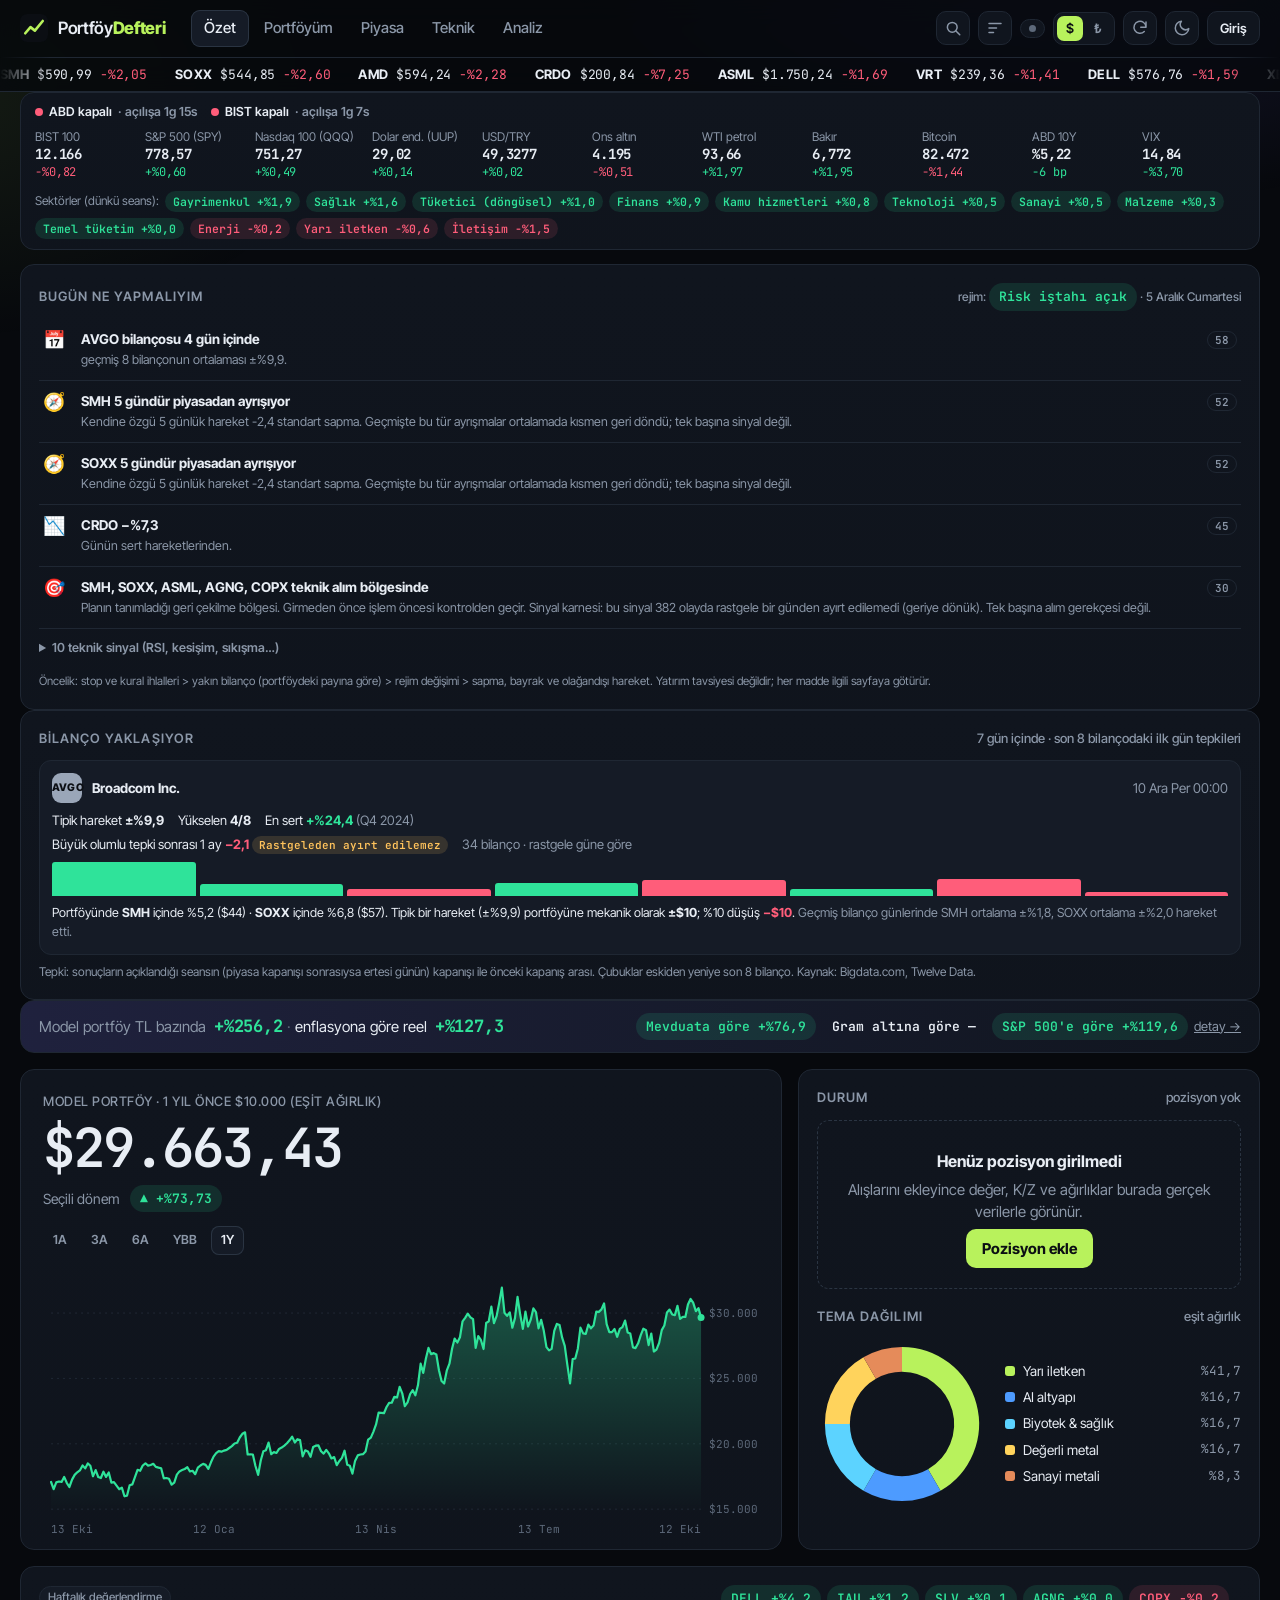
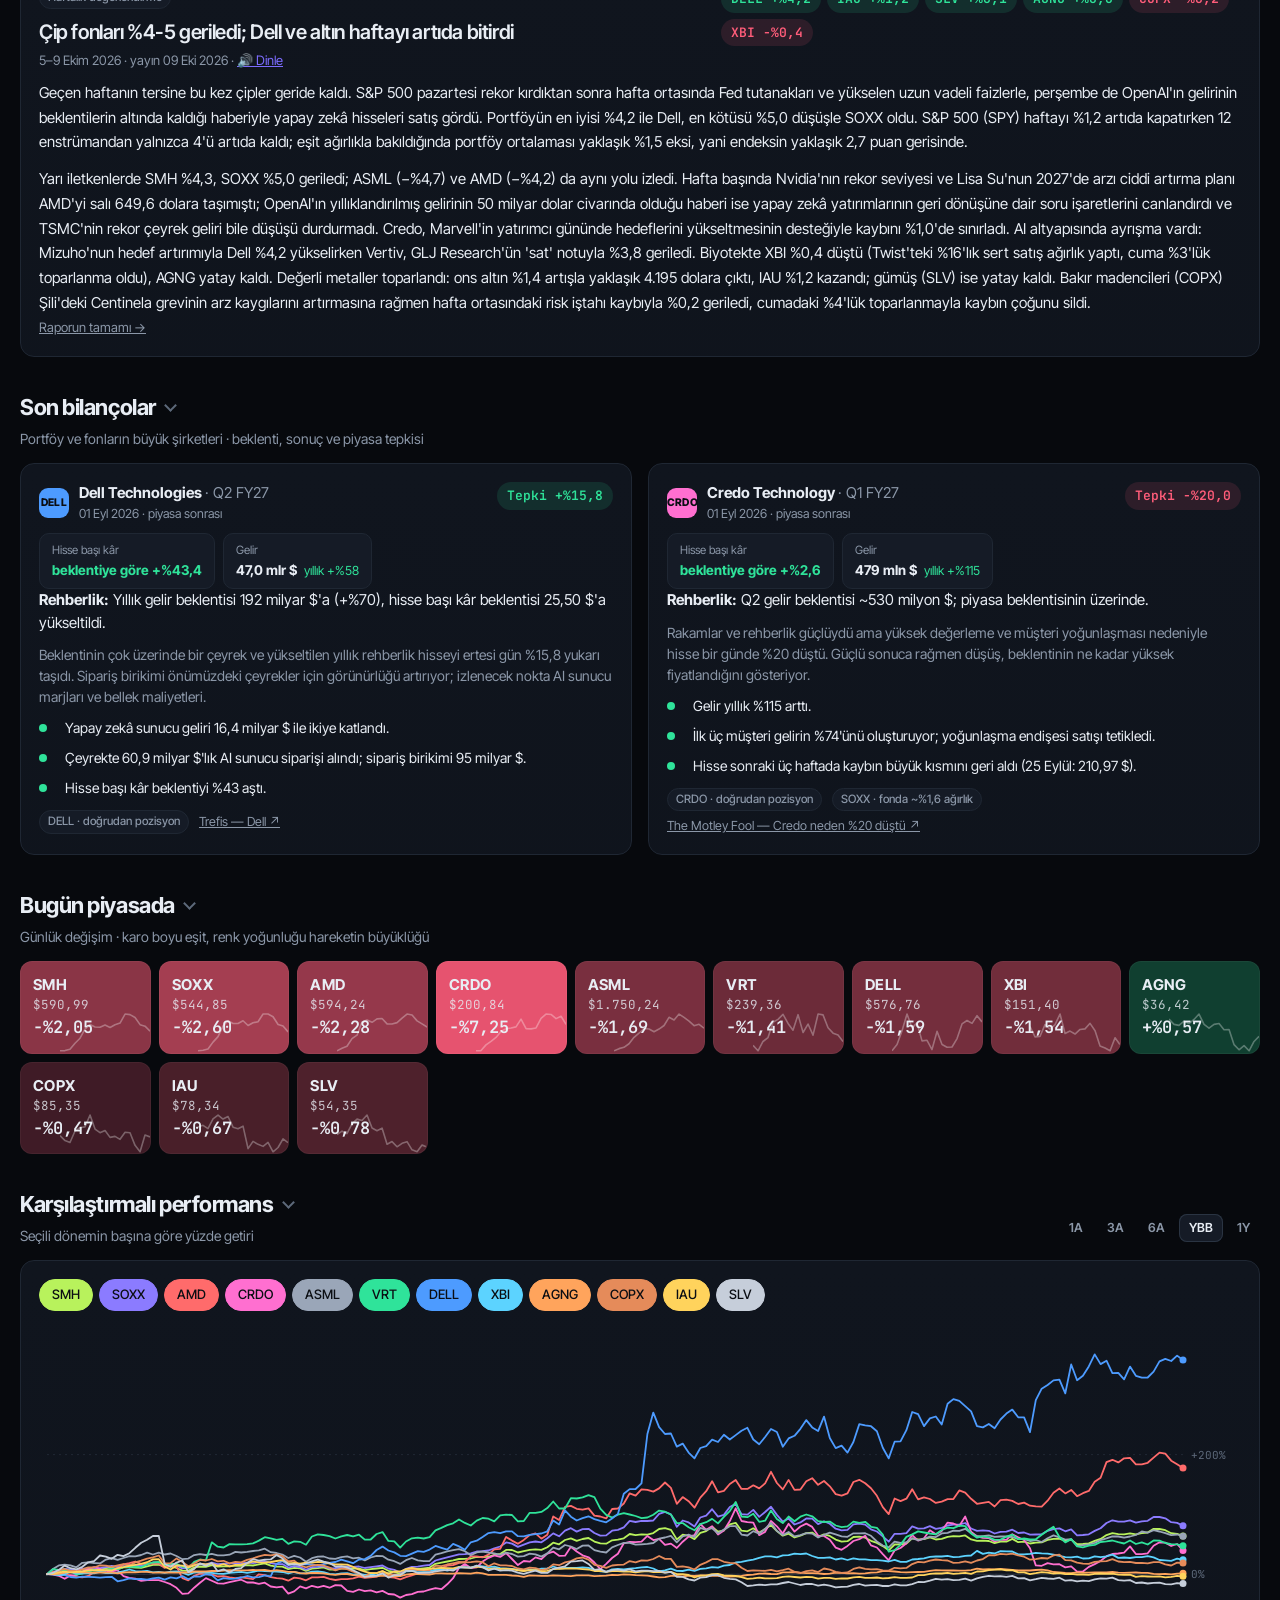
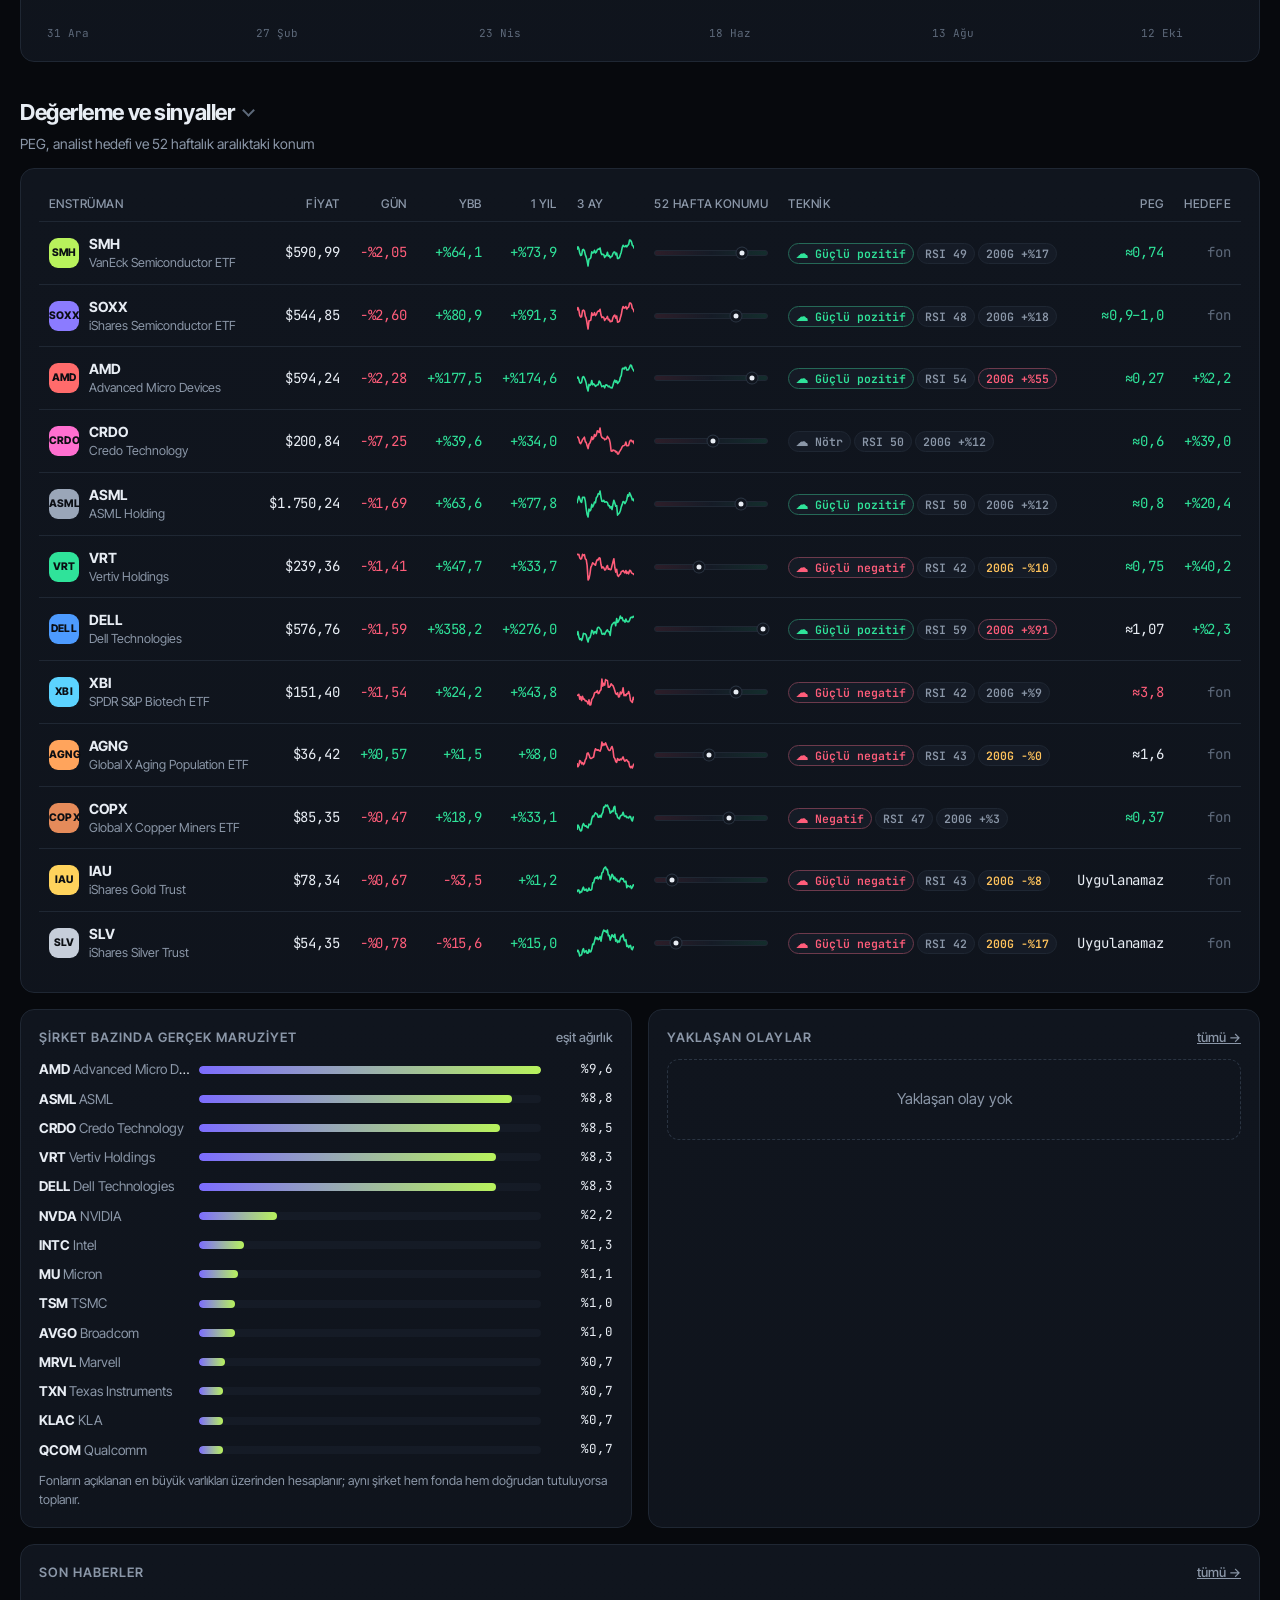
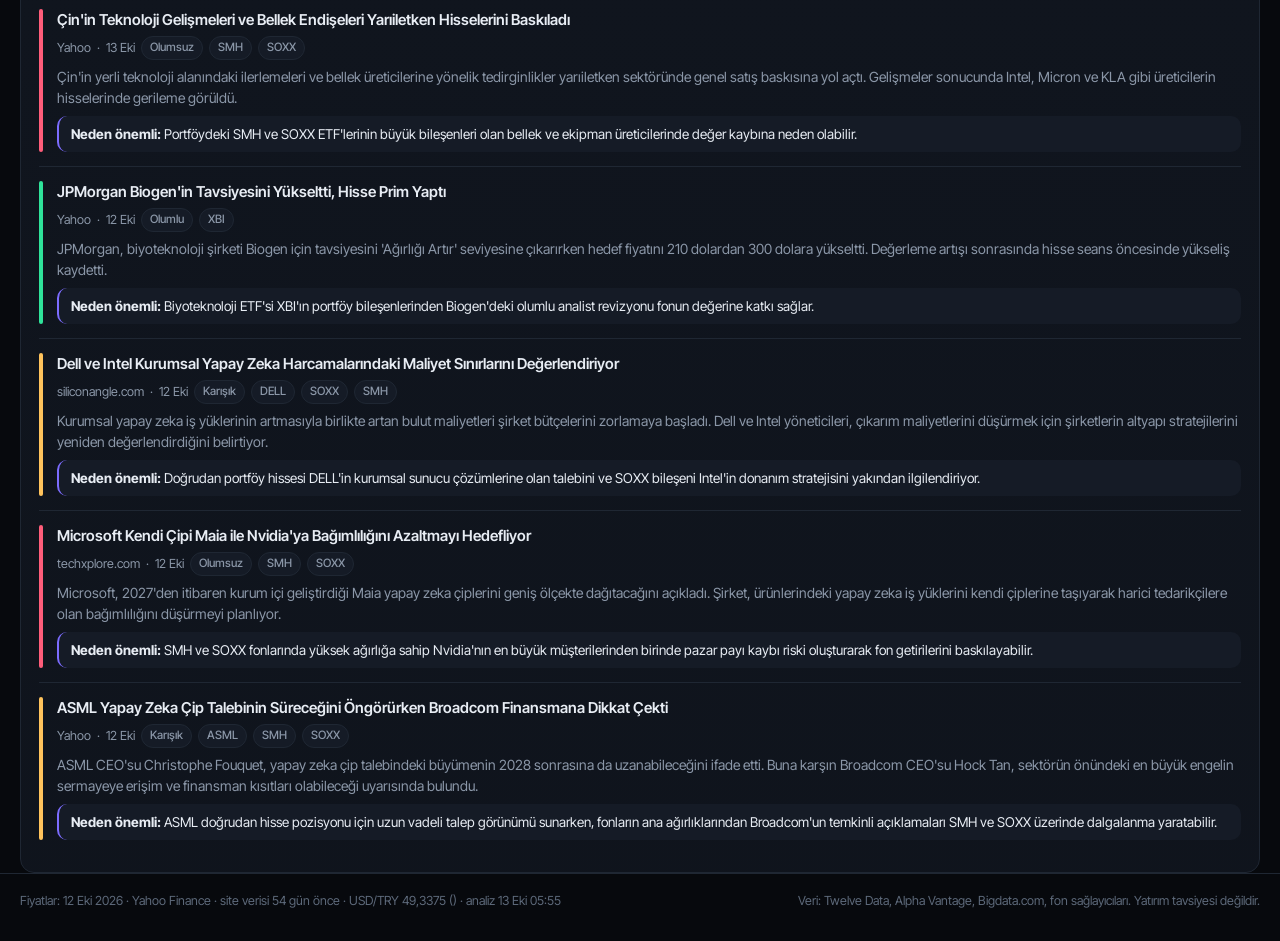
==== index.html @ 706fd3f0 "Bugün paneli kanıta bakıyor: sinyal karnesi ve olay oranları - teknik alım bölgesi: karne rastgele g" ====
<!doctype html>
<html lang="tr">
<head>
<meta charset="utf-8">
<meta name="viewport" content="width=device-width,initial-scale=1,viewport-fit=cover">
<title>Portföy Defteri</title>
<meta name="description" content="Kişisel portföy takibi: fiyatlar, pozisyonlar, fon içerikleri, haberler ve takvim.">
<meta name="theme-color" content="#07090d">
<meta name="robots" content="noindex,nofollow">
<link rel="manifest" href="manifest.webmanifest">
<link rel="apple-touch-icon" href="icon-192.png">
<meta name="apple-mobile-web-app-capable" content="yes">
<meta name="apple-mobile-web-app-status-bar-style" content="black-translucent">
<meta name="apple-mobile-web-app-title" content="Portföy">
<link rel="icon" href="data:image/svg+xml,%3Csvg xmlns='http://www.w3.org/2000/svg' viewBox='0 0 32 32'%3E%3Crect width='32' height='32' rx='8' fill='%2307090d'/%3E%3Cpath d='M6 22l6-7 5 4 9-11' stroke='%23b8f25c' stroke-width='3' fill='none' stroke-linecap='round' stroke-linejoin='round'/%3E%3C/svg%3E">
<link rel="preconnect" href="https://fonts.googleapis.com">
<link rel="preconnect" href="https://fonts.gstatic.com" crossorigin>
<link href="https://fonts.googleapis.com/css2?family=Inter+Tight:wght@400;500;600;700;800&family=JetBrains+Mono:wght@400;500;600&display=swap" rel="stylesheet">
<link rel="stylesheet" href="style.css?v=21">
</head>
<body>
<div id="bgfx" aria-hidden="true"></div>

<header class="top">
  <div class="top-in">
    <a class="brand" href="#/ozet">
      <svg viewBox="0 0 32 32" width="28" height="28" aria-hidden="true"><rect width="32" height="32" rx="8" fill="var(--ink)"/><path d="M6 22l6-7 5 4 9-11" stroke="var(--accent)" stroke-width="3" fill="none" stroke-linecap="round" stroke-linejoin="round"/></svg>
      <span>Portföy<b>Defteri</b></span>
    </a>
    <nav class="tabs" id="tabs"></nav>
    <div class="top-r">
      <button class="icon" id="srch" title="Ara ( / )" aria-label="Ara"><svg viewBox="0 0 24 24" width="18" height="18"><circle cx="11" cy="11" r="6.5" fill="none" stroke="currentColor" stroke-width="2"/><path d="M16 16l5 5" stroke="currentColor" stroke-width="2" stroke-linecap="round"/></svg></button>
      <button class="icon" id="sade" title="Sade / detaylı görünüm" aria-label="Görünüm"><svg viewBox="0 0 24 24" width="18" height="18"><path d="M4 6h16M4 12h10M4 18h6" fill="none" stroke="currentColor" stroke-width="2" stroke-linecap="round"/></svg></button>
      <span class="pill" id="mkt"><i></i><span>—</span></span>
      <button class="seg" id="ccy" title="Para birimi"><span data-c="USD">$</span><span data-c="TRY">₺</span></button>
      <button class="icon" id="refresh" title="Canlı fiyatları yenile" aria-label="Yenile"><svg viewBox="0 0 24 24" width="18" height="18"><path d="M20 11a8 8 0 1 0-2.3 5.7M20 4v7h-7" fill="none" stroke="currentColor" stroke-width="2" stroke-linecap="round" stroke-linejoin="round"/></svg></button>
      <button class="icon" id="theme" title="Tema" aria-label="Tema"><svg viewBox="0 0 24 24" width="18" height="18"><path d="M21 12.8A9 9 0 1 1 11.2 3a7 7 0 0 0 9.8 9.8z" fill="none" stroke="currentColor" stroke-width="2" stroke-linejoin="round"/></svg></button>
      <button class="user" id="user">Giriş</button>
    </div>
  </div>
  <div class="tape" id="tape"><div class="tape-in" id="tapeIn"></div></div>
</header>

<main id="view" class="wrap"><div class="loading"><div class="spin"></div>Veriler yükleniyor…</div></main>

<footer class="foot wrap">
  <div id="fresh">—</div>
  <div>Veri: Twelve Data, Alpha Vantage, Bigdata.com, fon sağlayıcıları. Yatırım tavsiyesi değildir.</div>
</footer>

<div class="modal" id="login" hidden>
  <div class="card login-card">
    <h3>Giriş yap</h3>
    <p class="muted">Pozisyonların ve ayarların bu hesaba bağlı, sadece sana özel saklanır.</p>
    <label>E-posta<input id="lEmail" type="email" autocomplete="username"></label>
    <label>Şifre<input id="lPass" type="password" autocomplete="current-password"></label>
    <div class="err" id="lErr" hidden></div>
    <div class="row-end"><button class="btn ghost" data-close>Vazgeç</button><button class="btn" id="lGo">Giriş</button></div>
  </div>
</div>

<div class="modal search" id="search" hidden><div class="card sbox"><input id="sq" placeholder="Enstrüman veya sayfa ara…" autocomplete="off"><div id="sres" class="sres"></div><div class="dim" style="font-size:11.5px;padding:8px 4px 0">↑↓ seç · Enter aç · Esc kapat · her yerden <b>/</b> ile açılır</div></div></div>
<nav class="bnav" id="bnav"></nav>
<div class="toast" id="toast" hidden></div>
<script src="analiz.js?v=21"></script>
<script src="ekler.js?v=21"></script>
<script src="teknik.js?v=21"></script>
<script src="strateji.js?v=21"></script>
<script src="duzen.js?v=24"></script>
<script src="arac.js?v=21"></script>
<script src="lab.js?v=21"></script>
<script src="ileri.js?v=21"></script>
<script src="kural.js?v=21"></script>
<script src="kontrol.js?v=22"></script>
<script src="pro.js?v=21"></script>
<script src="icgoru.js?v=21"></script>
<script src="deger.js?v=21"></script>
<script src="komut.js?v=21"></script>
<script src="orion.js?v=21"></script>
<script src="dogrula.js?v=21"></script>
<script src="dis.js?v=21"></script>
<script src="stream.js?v=21"></script>
<script src="quant.js?v=21"></script>
<script src="bugun.js?v=22"></script>
<script src="karne.js?v=4"></script>
<script src="agirlik.js?v=1"></script>
<script src="app.js?v=23"></script>
</body>
</html>
---- style.css ----
:root{
  --bg:#07090d;--bg2:#0c1017;--panel:#10151e;--panel2:#151b26;--line:#1f2733;--line2:#2a3442;
  --ink:#0b0e13;--text:#e8edf4;--muted:#8b97a8;--dim:#5d697a;
  --accent:#b8f25c;--accent2:#7c6cff;--up:#2fe39a;--down:#ff5d7a;--warn:#ffc35c;--info:#5cc8ff;
  --upbg:rgba(47,227,154,.12);--downbg:rgba(255,93,122,.12);
  --shadow:0 10px 40px rgba(0,0,0,.45);
  --r:14px;--mono:"JetBrains Mono",ui-monospace,SFMono-Regular,Menlo,monospace;
  --sans:"Inter Tight",system-ui,-apple-system,Segoe UI,Roboto,sans-serif;
  color-scheme:dark;
}
:root[data-theme="light"]{
  --bg:#f3f5f8;--bg2:#eaeef3;--panel:#ffffff;--panel2:#f6f8fb;--line:#e1e6ed;--line2:#d2d9e2;
  --ink:#0b0e13;--text:#0d1420;--muted:#5b6778;--dim:#8a95a5;
  --accent:#5a8f00;--accent2:#5b4bff;--up:#0a9d63;--down:#e0284f;--warn:#b77900;--info:#0a7fc2;
  --upbg:rgba(10,157,99,.10);--downbg:rgba(224,40,79,.09);
  --shadow:0 8px 30px rgba(20,30,50,.08);color-scheme:light;
}
*{box-sizing:border-box}
html,body{margin:0}
body{background:var(--bg);color:var(--text);font:15px/1.5 var(--sans);-webkit-font-smoothing:antialiased;min-height:100vh;overflow-x:hidden}
#bgfx{position:fixed;inset:0;z-index:-1;pointer-events:none;
  background:radial-gradient(900px 500px at 85% -10%,rgba(124,108,255,.16),transparent 60%),radial-gradient(700px 420px at -5% 10%,rgba(184,242,92,.08),transparent 60%)}
:root[data-theme="light"] #bgfx{background:radial-gradient(900px 500px at 85% -10%,rgba(91,75,255,.08),transparent 60%)}
a{color:inherit}
button{font:inherit;color:inherit;cursor:pointer}
input,select,textarea{font:inherit;color:var(--text);background:var(--bg2);border:1px solid var(--line2);border-radius:10px;padding:9px 11px;outline:none;width:100%}
input:focus,select:focus,textarea:focus{border-color:var(--accent2);box-shadow:0 0 0 3px rgba(124,108,255,.18)}
.wrap{max-width:1320px;margin:0 auto;padding:0 20px}
.num,.mono{font-family:var(--mono);font-variant-numeric:tabular-nums;letter-spacing:-.01em}
.up{color:var(--up)}.down{color:var(--down)}.muted{color:var(--muted)}.dim{color:var(--dim)}
.hidden{display:none!important}

/* top bar */
.top{position:sticky;top:0;z-index:30;background:color-mix(in srgb,var(--bg) 82%,transparent);backdrop-filter:saturate(1.4) blur(14px);-webkit-backdrop-filter:saturate(1.4) blur(14px);border-bottom:1px solid var(--line)}
.top-in{max-width:1320px;margin:0 auto;padding:10px 20px;display:flex;align-items:center;gap:18px}
.brand{display:flex;align-items:center;gap:10px;text-decoration:none;font-weight:600;font-size:17px;letter-spacing:-.02em;white-space:nowrap}
.brand b{font-weight:800;color:var(--accent)}
.tabs{display:flex;gap:2px;margin-left:8px;overflow-x:auto;scrollbar-width:none}
.tabs::-webkit-scrollbar{display:none}
.tabs a{padding:7px 10px;border-radius:9px;text-decoration:none;color:var(--muted);font-weight:500;white-space:nowrap;transition:.15s}
.tabs a:hover{color:var(--text);background:var(--panel)}
.tabs a.on{color:var(--text);background:var(--panel2);box-shadow:inset 0 0 0 1px var(--line2)}
.top-r{margin-left:auto;display:flex;align-items:center;gap:8px}
.pill{display:inline-flex;align-items:center;gap:7px;padding:5px 11px;border-radius:99px;background:var(--panel);border:1px solid var(--line);font-size:12.5px;color:var(--muted);white-space:nowrap}
.pill i{width:7px;height:7px;border-radius:50%;background:var(--dim)}
.pill.open i{background:var(--up);box-shadow:0 0 0 0 var(--up);animation:pulse 2s infinite}
@keyframes pulse{0%{box-shadow:0 0 0 0 rgba(47,227,154,.6)}70%{box-shadow:0 0 0 8px rgba(47,227,154,0)}100%{box-shadow:0 0 0 0 rgba(47,227,154,0)}}
.icon{width:34px;height:34px;border-radius:10px;border:1px solid var(--line);background:var(--panel);display:grid;place-items:center;color:var(--muted)}
.icon:hover{color:var(--text);border-color:var(--line2)}
.icon.spin svg{animation:rot 1s linear infinite}
@keyframes rot{to{transform:rotate(360deg)}}
.seg{display:flex;border:1px solid var(--line);background:var(--panel);border-radius:10px;padding:3px;gap:2px}
.seg span{padding:3px 9px;border-radius:7px;font-weight:600;font-size:13px;color:var(--muted)}
.seg span.on{background:var(--accent);color:#0b0e13}
.user{height:34px;padding:0 12px;border-radius:10px;border:1px solid var(--line);background:var(--panel);font-weight:600;font-size:13px;white-space:nowrap}
.user.in{border-color:color-mix(in srgb,var(--accent) 50%,var(--line))}

/* ticker tape */
.tape{overflow:hidden;border-top:1px solid var(--line);height:34px;mask-image:linear-gradient(90deg,transparent,#000 4%,#000 96%,transparent)}
.tape-in{display:flex;gap:28px;white-space:nowrap;padding:7px 0;animation:tape 60s linear infinite;width:max-content}
.tape:hover .tape-in{animation-play-state:paused}
@keyframes tape{from{transform:translateX(0)}to{transform:translateX(-50%)}}
.tk{display:inline-flex;gap:8px;align-items:baseline;font-size:13px;text-decoration:none}
.tk b{font-weight:700;letter-spacing:.02em}
@media (prefers-reduced-motion:reduce){.tape-in{animation:none}}

main{padding-top:26px;padding-bottom:40px;min-height:70vh}
.loading{display:flex;gap:12px;align-items:center;justify-content:center;padding:120px 0;color:var(--muted)}
.spin{width:18px;height:18px;border-radius:50%;border:2px solid var(--line2);border-top-color:var(--accent);animation:rot .8s linear infinite}

/* layout */
.grid{display:grid;gap:16px}
.g-hero{grid-template-columns:minmax(0,1.65fr) minmax(0,1fr)}
.g2{grid-template-columns:repeat(2,minmax(0,1fr))}
.g3{grid-template-columns:repeat(3,minmax(0,1fr))}
.g4{grid-template-columns:repeat(4,minmax(0,1fr))}
.g-main{grid-template-columns:minmax(0,1.6fr) minmax(0,1fr)}
.card{background:linear-gradient(180deg,var(--panel),color-mix(in srgb,var(--panel) 92%,var(--bg)));border:1px solid var(--line);border-radius:var(--r);padding:18px;position:relative;min-width:0}
.card h3{margin:0 0 12px;font-size:13px;font-weight:600;letter-spacing:.08em;text-transform:uppercase;color:var(--muted);display:flex;align-items:center;gap:8px}
.card h3 .r{margin-left:auto;text-transform:none;letter-spacing:0;font-weight:500}
.sec{margin-top:16px}
.sec-t{display:flex;align-items:end;justify-content:space-between;margin:34px 0 14px;gap:12px;flex-wrap:wrap}
.rets{display:grid;grid-template-columns:repeat(5,minmax(0,1fr));gap:6px;margin-top:6px}
.rets div{background:var(--panel2);border:1px solid var(--line);border-radius:10px;padding:8px 6px;text-align:center}
.rets span{display:block;font-size:11px;color:var(--muted)}
.rets b{font:600 13.5px var(--mono)}
.sec-t h2{margin:0;font-size:22px;letter-spacing:-.02em}
.sec-t p{margin:4px 0 0;color:var(--muted);font-size:14px}

/* hero */
.hero{padding:22px 22px 10px;overflow:hidden}
.hero .lbl{color:var(--muted);font-size:13px;font-weight:500;letter-spacing:.04em;text-transform:uppercase}
.hero .big{font-family:var(--mono);font-size:clamp(34px,5vw,54px);font-weight:600;letter-spacing:-.04em;line-height:1.1;margin:6px 0 8px}
.hero .chg{display:flex;flex-wrap:wrap;gap:10px;align-items:center;font-size:14px}
.chip{display:inline-flex;align-items:center;gap:6px;padding:4px 10px;border-radius:99px;font-family:var(--mono);font-size:13px;font-weight:600}
.chip.up{background:var(--upbg)}.chip.down{background:var(--downbg)}
.chip.n{background:var(--panel2);color:var(--muted);font-family:var(--sans);font-weight:500}
.ranges{display:flex;gap:4px;margin:14px 0 4px}
.ranges button{border:0;background:transparent;color:var(--muted);font-weight:600;font-size:12.5px;padding:5px 10px;border-radius:8px}
.ranges button.on{background:var(--panel2);color:var(--text);box-shadow:inset 0 0 0 1px var(--line2)}
.chart{position:relative;width:100%;height:280px}
.chart svg{display:block;width:100%;height:100%;overflow:visible}
.chart .tip{position:absolute;pointer-events:none;background:var(--panel2);border:1px solid var(--line2);border-radius:10px;padding:8px 10px;font-size:12.5px;box-shadow:var(--shadow);white-space:nowrap;z-index:5;transform:translate(-50%,-100%);margin-top:-10px}
.chart .tip .d{color:var(--muted);font-size:11.5px;margin-bottom:3px}
.chart .tip .li{display:flex;gap:8px;align-items:center;justify-content:space-between;font-family:var(--mono)}
.chart .tip .li i{width:8px;height:8px;border-radius:2px;display:inline-block;margin-right:6px}
.axis text{fill:var(--dim);font:11px var(--mono)}
.gridl{stroke:var(--line);stroke-dasharray:2 4}

/* KPI */
.kpi .v{font-family:var(--mono);font-size:24px;font-weight:600;letter-spacing:-.03em;margin-top:2px}
.kpi .s{font-size:13px;color:var(--muted);margin-top:2px}
.kpi .l{font-size:12.5px;color:var(--muted);font-weight:500}
.kpis{display:grid;grid-template-columns:repeat(2,minmax(0,1fr));gap:12px}
.kpis .kpi{background:var(--panel2);border:1px solid var(--line);border-radius:12px;padding:14px}

/* heatmap */
.heat{display:grid;grid-template-columns:repeat(auto-fill,minmax(118px,1fr));gap:8px}
.tile{border-radius:12px;padding:12px;text-decoration:none;display:flex;flex-direction:column;justify-content:space-between;min-height:92px;border:1px solid rgba(255,255,255,.04);transition:transform .15s,box-shadow .15s;position:relative;overflow:hidden}
.tile:hover{transform:translateY(-2px);box-shadow:var(--shadow)}
.tile b{font-size:15px;letter-spacing:.02em}
.tile .p{font-family:var(--mono);font-size:12.5px;opacity:.8}
.tile .c{font-family:var(--mono);font-size:17px;font-weight:600}
.tile svg{position:absolute;right:0;bottom:0;width:70%;height:45%;opacity:.35}

/* tables */
.tbl{width:100%;border-collapse:collapse;font-size:14px}
.tbl th{text-align:left;font-weight:500;color:var(--muted);font-size:12px;letter-spacing:.04em;text-transform:uppercase;padding:8px 10px;border-bottom:1px solid var(--line);white-space:nowrap}
.tbl td{padding:11px 10px;border-bottom:1px solid var(--line);vertical-align:middle;white-space:nowrap}
.tbl tr:last-child td{border-bottom:0}
.tbl tbody tr{transition:background .12s}
.tbl tbody tr:hover{background:color-mix(in srgb,var(--panel2) 70%,transparent)}
.tbl .r,.tbl th.r{text-align:right}
.tbl a{text-decoration:none}
.tscroll{overflow-x:auto;margin:0 -18px;padding:0 18px}
.sym{display:flex;align-items:center;gap:10px}
.logo{width:30px;height:30px;border-radius:9px;display:grid;place-items:center;font-weight:800;font-size:10.5px;letter-spacing:.02em;color:#0b0e13;flex:none}
.sym .n{font-weight:700}.sym .d{color:var(--muted);font-size:12.5px;max-width:220px;overflow:hidden;text-overflow:ellipsis}
.spark{width:96px;height:30px;display:block}
.tag{display:inline-block;font-size:11.5px;padding:2px 8px;border-radius:99px;background:var(--panel2);color:var(--muted);border:1px solid var(--line);font-weight:500}

/* bars */
.bars{display:flex;flex-direction:column;gap:9px}
.bar{display:grid;grid-template-columns:minmax(90px,150px) minmax(0,1fr) 62px;gap:10px;align-items:center;font-size:13.5px}
.bar .t{overflow:hidden;text-overflow:ellipsis;white-space:nowrap}
.bar .tr{height:8px;border-radius:99px;background:var(--panel2);overflow:hidden;position:relative}
.bar .f{height:100%;border-radius:99px;background:linear-gradient(90deg,var(--accent2),var(--accent))}
.bar .mk{position:absolute;top:-3px;width:2px;height:14px;background:var(--text);border-radius:2px;opacity:.8}
.bar .v{text-align:right;font-family:var(--mono);font-size:12.5px}

/* donut */
.donut-w{display:flex;gap:18px;align-items:center}
.donut{width:170px;height:170px;flex:none}
.legend{display:flex;flex-direction:column;gap:6px;font-size:13.5px;flex:1;min-width:0}
.legend div{display:flex;align-items:center;gap:8px}
.legend i{width:10px;height:10px;border-radius:3px;flex:none}
.legend .v{margin-left:auto;font-family:var(--mono);font-size:12.5px;color:var(--muted)}

/* range meter */
.meter{position:relative;height:8px;border-radius:99px;background:linear-gradient(90deg,var(--downbg),var(--panel2),var(--upbg));border:1px solid var(--line)}
.meter i{position:absolute;top:50%;width:14px;height:14px;border-radius:50%;background:var(--text);border:3px solid var(--panel);transform:translate(-50%,-50%);box-shadow:0 0 0 1px var(--line2)}
.meter-l{display:flex;justify-content:space-between;font:12px var(--mono);color:var(--muted);margin-top:7px}

/* news */
.news{display:flex;flex-direction:column}
.nw{padding:14px 0;border-bottom:1px solid var(--line);display:grid;grid-template-columns:4px minmax(0,1fr);gap:14px}
.nw:last-child{border-bottom:0}
.nw .im{border-radius:4px;background:var(--dim)}
.nw .im.olumlu{background:var(--up)}.nw .im.olumsuz{background:var(--down)}.nw .im.karisik{background:var(--warn)}
.nw a.t{font-weight:600;text-decoration:none;line-height:1.35;font-size:15px}
.nw a.t:hover{color:var(--accent)}
.nw .m{display:flex;flex-wrap:wrap;gap:6px;align-items:center;font-size:12.5px;color:var(--muted);margin-top:5px}
.nw p{margin:6px 0 0;color:var(--muted);font-size:14px}
.nw .why{margin-top:8px;font-size:13.5px;padding:8px 12px;border-radius:10px;background:var(--panel2);border-left:2px solid var(--accent2)}
.filters{display:flex;flex-wrap:wrap;gap:6px;margin-bottom:12px}
.filters button{border:1px solid var(--line);background:var(--panel);border-radius:99px;padding:5px 12px;font-size:13px;color:var(--muted);font-weight:500}
.filters button.on{background:var(--text);color:var(--bg);border-color:var(--text)}

/* events */
.ev{display:grid;grid-template-columns:58px minmax(0,1fr) auto;gap:14px;align-items:center;padding:12px 0;border-bottom:1px solid var(--line)}
.ev:last-child{border-bottom:0}
.ev .dt{text-align:center;border-radius:12px;background:var(--panel2);border:1px solid var(--line);padding:6px 0;line-height:1.1}
.ev .dt b{display:block;font-size:20px;font-family:var(--mono)}
.ev .dt span{font-size:11px;color:var(--muted);text-transform:uppercase;letter-spacing:.06em}
.ev .ti{font-weight:600}
.ev .no{color:var(--muted);font-size:13px}
.ev .in{font:12px var(--mono);color:var(--accent);white-space:nowrap}
.imp{display:inline-flex;gap:2px;margin-left:6px;vertical-align:middle}
.imp i{width:5px;height:5px;border-radius:50%;background:var(--line2)}
.imp i.on{background:var(--warn)}

/* instrument page */
.ihead{display:flex;flex-wrap:wrap;align-items:flex-end;gap:14px 26px;margin-bottom:18px}
.ihead .logo{width:54px;height:54px;border-radius:15px;font-size:15px}
.ihead h1{margin:0;font-size:30px;letter-spacing:-.03em;line-height:1.1}
.ihead .sub{color:var(--muted);font-size:14px;margin-top:4px}
.ihead .px{margin-left:auto;text-align:right}
.ihead .px .big{font-family:var(--mono);font-size:38px;font-weight:600;letter-spacing:-.04em;line-height:1}
.back{display:inline-flex;gap:6px;align-items:center;color:var(--muted);text-decoration:none;font-size:13.5px;margin-bottom:14px}
.back:hover{color:var(--text)}
.metrics{display:grid;grid-template-columns:repeat(auto-fill,minmax(170px,1fr));gap:10px}
.mt{background:var(--panel2);border:1px solid var(--line);border-radius:12px;padding:12px 14px}
.mt .l{font-size:12px;color:var(--muted);font-weight:500}
.mt .v{font-family:var(--mono);font-size:18px;font-weight:600;margin-top:3px;letter-spacing:-.02em}
.mt .n{font-size:12px;color:var(--dim);margin-top:2px;line-height:1.35}
.mt.hl{border-color:color-mix(in srgb,var(--accent) 45%,var(--line));background:linear-gradient(135deg,color-mix(in srgb,var(--accent) 10%,var(--panel2)),var(--panel2))}
.prose p{margin:0 0 12px;line-height:1.65}
.prose p:last-child{margin:0}
.lst{margin:0;padding:0;list-style:none;display:flex;flex-direction:column;gap:9px}
.lst li{display:grid;grid-template-columns:18px minmax(0,1fr);gap:8px;font-size:14px;line-height:1.5}
.lst li:before{content:"";width:8px;height:8px;border-radius:50%;margin-top:7px;background:var(--up)}
.lst.risk li:before{background:var(--down)}
.watch{display:flex;flex-direction:column;gap:10px}
.watch div{padding:10px 12px;border-radius:10px;background:var(--panel2);border:1px solid var(--line);font-size:14px}
.watch b{display:block;font-size:12px;color:var(--accent);text-transform:uppercase;letter-spacing:.06em;margin-bottom:3px}
.src a{display:block;color:var(--muted);font-size:13.5px;padding:5px 0;text-decoration:none;border-bottom:1px dashed var(--line)}
.src a:hover{color:var(--text)}
.gauge{display:flex;flex-direction:column;gap:6px}
.gauge .tr{position:relative;height:10px;border-radius:99px;background:var(--panel2);border:1px solid var(--line)}
.gauge .rng{position:absolute;top:0;bottom:0;border-radius:99px;background:linear-gradient(90deg,rgba(124,108,255,.25),rgba(184,242,92,.35))}
.gauge .pm,.gauge .tm{position:absolute;top:50%;transform:translate(-50%,-50%);border-radius:50%}
.gauge .pm{width:14px;height:14px;background:var(--text);border:3px solid var(--panel)}
.gauge .tm{width:10px;height:10px;background:var(--accent)}

/* cards grid instruments */
.icards{display:grid;grid-template-columns:repeat(auto-fill,minmax(280px,1fr));gap:14px}
.ic{text-decoration:none;display:flex;flex-direction:column;gap:10px;transition:transform .15s,border-color .15s}
.ic:hover{transform:translateY(-3px);border-color:var(--line2)}
.ic .row{display:flex;justify-content:space-between;align-items:center;gap:10px}
.ic .px{font-family:var(--mono);font-size:22px;font-weight:600;letter-spacing:-.03em}
.ic svg{width:100%;height:56px}
.ic .ft{display:flex;gap:6px;flex-wrap:wrap}

/* forms */
.form{display:grid;grid-template-columns:repeat(6,minmax(0,1fr));gap:10px;align-items:end}
.form label{display:flex;flex-direction:column;gap:5px;font-size:12px;color:var(--muted);font-weight:500}
.btn{border:0;background:var(--accent);color:#0b0e13;font-weight:700;border-radius:10px;padding:10px 16px;white-space:nowrap}
.btn:hover{filter:brightness(1.06)}
.btn.ghost{background:transparent;color:var(--text);border:1px solid var(--line2);font-weight:600}
.btn.sm{padding:6px 10px;font-size:13px}
.lnk{background:none;border:0;color:var(--muted);padding:4px;border-radius:6px}
.lnk:hover{color:var(--down);background:var(--downbg)}
.tw{width:74px;text-align:right;padding:6px 8px;font-family:var(--mono);font-size:13px}
.empty{padding:28px;text-align:center;color:var(--muted);border:1px dashed var(--line2);border-radius:12px}
.empty b{color:var(--text);display:block;margin-bottom:6px;font-size:16px}
.note{font-size:13px;color:var(--muted);padding:10px 12px;border-radius:10px;background:var(--panel2);border:1px solid var(--line)}
.note.warn{border-color:color-mix(in srgb,var(--warn) 40%,var(--line))}
.row-end{display:flex;gap:8px;justify-content:flex-end;margin-top:14px}

/* modal */
.modal{position:fixed;inset:0;z-index:60;background:rgba(3,5,8,.62);backdrop-filter:blur(6px);display:grid;place-items:center;padding:16px}
.modal[hidden]{display:none}
.login-card{width:min(420px,100%);display:flex;flex-direction:column;gap:12px;box-shadow:var(--shadow)}
.login-card h3{font-size:20px;text-transform:none;letter-spacing:-.02em;color:var(--text);margin:0}
.login-card p{margin:0;font-size:14px}
.login-card label{display:flex;flex-direction:column;gap:5px;font-size:13px;color:var(--muted)}
.err{color:var(--down);font-size:13.5px}
.toast{position:fixed;left:50%;bottom:24px;transform:translateX(-50%);background:var(--text);color:var(--bg);padding:10px 16px;border-radius:12px;font-weight:600;font-size:14px;z-index:80;box-shadow:var(--shadow)}

.foot{display:flex;justify-content:space-between;gap:16px;flex-wrap:wrap;color:var(--dim);font-size:12.5px;padding-top:18px;padding-bottom:30px;border-top:1px solid var(--line)}

.fade{animation:fade .35s ease both}
@keyframes fade{from{opacity:0;transform:translateY(6px)}to{opacity:1;transform:none}}

@media (max-width:1080px){
  .g-hero,.g-main{grid-template-columns:minmax(0,1fr)}
  .g4{grid-template-columns:repeat(2,minmax(0,1fr))}
  .form{grid-template-columns:repeat(3,minmax(0,1fr))}
}
@media (max-width:760px){
  .wrap{padding:0 16px}
  .top-in{flex-wrap:wrap;padding:10px 16px;gap:10px}
  .tabs{order:3;width:100%;margin-left:0}
  .top-r{gap:6px}
  #mkt{display:none}
  .g2,.g3{grid-template-columns:minmax(0,1fr)}
  .g4{grid-template-columns:repeat(2,minmax(0,1fr))}
  .kpis{grid-template-columns:repeat(2,minmax(0,1fr))}
  .form{grid-template-columns:repeat(2,minmax(0,1fr))}
  .chart{height:230px}
  .donut-w{flex-direction:column;align-items:stretch}
  .donut{margin:0 auto}
  .ihead .px{margin-left:0;text-align:left;width:100%}
  .hero{padding:18px 16px 8px}
  .card{padding:16px}
  .tscroll{margin:0 -16px;padding:0 16px}
  .bar{grid-template-columns:minmax(70px,110px) minmax(0,1fr) 56px}
}

/* v2: analiz, izleme, haftalık */
.realbar{display:flex;flex-wrap:wrap;gap:10px 18px;align-items:center;justify-content:space-between;padding:12px 18px;margin-bottom:16px;background:linear-gradient(90deg,color-mix(in srgb,var(--accent2) 14%,var(--panel)),var(--panel))}
.realbar .rb-main{font-size:15px}
.realbar .rb-main b{font-size:17px;margin-left:4px}
.rb-chips{display:flex;flex-wrap:wrap;gap:6px;align-items:center}
.bigchip{padding:8px 14px;border-radius:12px;background:var(--panel);border:1px solid var(--line);font-size:14px}
.bigchip b{font-family:var(--mono);font-size:20px;margin-left:6px}
.bigchip.up b{color:var(--up)}.bigchip.down b{color:var(--down)}
.cmp{display:grid;grid-template-columns:12px minmax(0,1fr) auto 70px;gap:10px;align-items:center;padding:10px 0;border-bottom:1px solid var(--line);font-size:14px}
.cmp:last-of-type{border-bottom:0}
.cmp i{width:10px;height:10px;border-radius:3px}
.cmp b{font-size:14.5px}
.cmp span:last-child{text-align:right;font-size:13px}
.pairs{display:flex;flex-direction:column;gap:6px}
.pair{display:flex;justify-content:space-between;padding:8px 12px;border-radius:10px;background:var(--panel2);border:1px solid var(--line);font-size:14px}
table.corr{border-collapse:separate;border-spacing:3px;font:12px var(--mono)}
table.corr th{font-weight:600;color:var(--muted);padding:4px 6px;text-align:center}
table.corr tbody th{text-align:right}
table.corr td{width:52px;height:34px;text-align:center;border-radius:6px;color:var(--text)}
.scn-in{display:flex;flex-wrap:wrap;gap:12px;align-items:end;margin-top:12px}
.scn-in label{display:flex;flex-direction:column;gap:5px;font-size:12px;color:var(--muted);font-weight:500;min-width:160px}
.scn-in label.chk{flex-direction:row;align-items:center;gap:8px;font-size:13px;min-width:0}
.scn-in label.chk input{width:auto}
.scn-res{margin-left:auto;font-size:15px}
.scn-res b{font-size:18px;margin-left:4px}
.bar.scn{grid-template-columns:minmax(90px,150px) minmax(0,1fr) 84px}
.tr.mid{position:relative;overflow:visible;background:var(--panel2)}
.tr.mid:after{content:"";position:absolute;left:50%;top:-4px;bottom:-4px;width:1px;background:var(--line2)}
.tr.mid .f{position:absolute;top:0;bottom:0}
.tr.mid .f.neg{background:var(--down);border-radius:99px 0 0 99px}
.tr.mid .f.pos{background:var(--up);border-radius:0 99px 99px 0}
.wadd{display:grid;grid-template-columns:minmax(0,160px) minmax(0,1fr) auto;gap:10px}
.pend{display:flex;flex-direction:column;gap:6px;margin-top:12px}
.pd{display:flex;gap:10px;align-items:center;padding:10px 12px;border-radius:10px;background:var(--panel2);border:1px dashed var(--line2);font-size:14px;flex-wrap:wrap}
.pd .lnk{margin-left:auto}
.wcard{position:relative}
.wcard .wx{position:absolute;top:10px;right:10px}
.wcard .tag{margin-right:26px}
.wk-h{display:flex;flex-wrap:wrap;justify-content:space-between;gap:12px;margin-bottom:10px}
.wk-t{font-size:20px!important;text-transform:none!important;letter-spacing:-.02em!important;color:var(--text)!important;margin:8px 0 4px!important}
.wk-m{display:flex;flex-wrap:wrap;gap:6px;align-content:flex-start;max-width:520px}
.lst.nx li:before{background:var(--info)}
@media (max-width:760px){.wadd{grid-template-columns:1fr}.scn-res{margin-left:0}.cmp{grid-template-columns:12px minmax(0,1fr) auto 60px}}

/* v3: teknik, simülatör, defter, bilanço, içeriden işlemler */
.warn{color:var(--warn)}
.tcell{white-space:nowrap}
.tb{display:inline-block;font:600 11.5px var(--mono);padding:2px 7px;border-radius:99px;background:var(--panel2);border:1px solid var(--line);color:var(--muted)}
.tb.up{color:var(--up);border-color:color-mix(in srgb,var(--up) 35%,var(--line))}
.tb.down{color:var(--down);border-color:color-mix(in srgb,var(--down) 35%,var(--line))}
.tb.warn{color:var(--warn)}
.tgrid{display:grid;grid-template-columns:repeat(3,minmax(0,1fr));gap:6px}
.tgrid div{background:var(--panel2);border:1px solid var(--line);border-radius:10px;padding:8px;text-align:center}
.tgrid span{display:block;font-size:11px;color:var(--muted)}
.tgrid b{display:block;font-size:14px;margin:2px 0}
.tgrid i{font:normal 12px var(--mono)}
.kpi.mini{background:var(--panel2);border:1px solid var(--line);border-radius:12px;padding:12px 14px}
.kpi.mini .v{font-size:20px}
.jr{padding:16px 0;border-bottom:1px solid var(--line)}
.jr:last-child{border-bottom:0}
.jr.due{background:linear-gradient(90deg,color-mix(in srgb,var(--warn) 7%,transparent),transparent);margin:0 -18px;padding:16px 18px}
.jh{display:flex;justify-content:space-between;gap:10px;align-items:flex-start;flex-wrap:wrap}
.jh .d{max-width:none}
.tag.warn{color:var(--warn);border-color:color-mix(in srgb,var(--warn) 45%,var(--line))}
.jt{margin-top:10px;font-size:14.5px;line-height:1.55}
.jm{display:flex;flex-wrap:wrap;gap:8px 18px;margin-top:8px;font-size:13.5px;color:var(--muted);align-items:center}
.prog{display:inline-block;vertical-align:middle;width:90px;height:6px;border-radius:99px;background:var(--panel2);overflow:hidden;border:1px solid var(--line)}
.prog i{display:block;height:100%;background:linear-gradient(90deg,var(--accent2),var(--accent))}
.prog.big{display:block;width:100%;height:8px;margin:12px 0}
.jrev{margin-top:8px;display:flex;flex-direction:column;gap:4px;font-size:13px}
.jact{display:flex;flex-wrap:wrap;gap:6px;margin-top:10px;align-items:center}
.lnk2{background:none;border:0;color:var(--accent2);padding:2px 4px;font-size:13px;text-decoration:underline}
.plans{display:flex;flex-direction:column;gap:12px;margin-top:14px}
.plan{border:1px solid var(--line);border-radius:12px;padding:14px;background:var(--panel2)}
.ph{display:flex;justify-content:space-between;gap:10px;flex-wrap:wrap;align-items:center}
.steps{display:flex;flex-wrap:wrap;gap:6px}
.st{display:flex;flex-direction:column;gap:4px;padding:8px 10px;border-radius:10px;border:1px solid var(--line);background:var(--panel);font-size:12.5px;color:var(--muted);min-width:96px}
.st span{color:var(--text);font-weight:600}
.st.done{border-color:color-mix(in srgb,var(--up) 40%,var(--line));color:var(--up)}
.st.due{border-color:color-mix(in srgb,var(--warn) 50%,var(--line))}
.ec .eh{display:flex;justify-content:space-between;gap:10px;align-items:flex-start;margin-bottom:10px}
.estats{display:flex;flex-wrap:wrap;gap:8px}
.estats div{background:var(--panel2);border:1px solid var(--line);border-radius:10px;padding:8px 12px;font-size:13.5px}
.estats span{display:block;font-size:11.5px;color:var(--muted)}
.estats i{font-style:normal;font-size:12.5px;margin-left:4px}
.ef{display:flex;flex-wrap:wrap;gap:6px 10px;margin-top:12px;align-items:center}
.ins{display:grid;grid-template-columns:1fr 1fr;gap:8px}
.ins div{background:var(--panel2);border:1px solid var(--line);border-radius:10px;padding:10px 12px}
.ins span{display:block;font-size:12px;color:var(--muted)}
.ins b{font-size:15px}
@media (max-width:760px){.tgrid{grid-template-columns:repeat(3,minmax(0,1fr))}.ins{grid-template-columns:1fr}#planF{grid-template-columns:repeat(2,minmax(0,1fr))!important}}

@media (max-width:1500px){#mkt>span{display:none}#mkt{padding:5px 8px}}

/* v4: teknik analiz */
.th{display:flex;justify-content:space-between;align-items:center;gap:10px;flex-wrap:wrap;margin-bottom:10px}
.indt{display:flex;flex-wrap:wrap;gap:6px;margin-bottom:8px}
.indt button{border:1px solid var(--line);background:var(--panel2);border-radius:99px;padding:5px 12px;font-size:12.5px;font-weight:600;color:var(--muted)}
.indt button.on{background:color-mix(in srgb,var(--accent2) 22%,var(--panel2));border-color:var(--accent2);color:var(--text)}
.leg{display:flex;flex-wrap:wrap;gap:4px 14px;font-size:12px;color:var(--muted);margin:2px 0 6px}
.leg i{display:inline-block;width:14px;height:3px;border-radius:2px;margin-right:5px;vertical-align:middle}
.tgm{grid-template-columns:minmax(0,1fr) 300px;align-items:start}
.tchart{height:auto!important}
.tchart svg{height:auto}
.ax{fill:var(--dim);font:11px var(--mono)}
.ttip{transform:none;min-width:190px}
.sigs{background:var(--panel2);border:1px solid var(--line);border-radius:12px;padding:14px;display:flex;flex-direction:column;gap:2px}
.sig-h{border-radius:10px;padding:10px 12px;margin-bottom:8px;background:var(--panel);border:1px solid var(--line)}
.sig-h span{display:block;font-size:12px;color:var(--muted)}
.sig-h b{font-size:19px;letter-spacing:-.02em}
.sig-h.up{border-color:color-mix(in srgb,var(--up) 45%,var(--line))}.sig-h.up b{color:var(--up)}
.sig-h.down{border-color:color-mix(in srgb,var(--down) 45%,var(--line))}.sig-h.down b{color:var(--down)}
.sc{display:flex;gap:3px;margin-top:8px}
.sc i{flex:1;height:6px;border-radius:3px;background:var(--line2)}
.sc i.n{background:rgba(255,93,122,.25)}.sc i.p{background:rgba(47,227,154,.25)}
.sc i.on{background:var(--text);box-shadow:0 0 0 2px var(--panel)}
.ck{display:flex;justify-content:space-between;gap:10px;padding:6px 2px;border-bottom:1px dashed var(--line);font-size:13px}
.ck span{color:var(--muted)}
.ck b{text-align:right;font-weight:600}
.sig-sep{height:8px}
table.scr td.sc-c{font-size:13px;font-weight:600}
table.scr td.sc-c.up{color:var(--up);background:rgba(47,227,154,.06)}
table.scr td.sc-c.down{color:var(--down);background:rgba(255,93,122,.06)}
table.scr td.sc-c.warn{color:var(--warn)}
@media (max-width:1080px){.tgm{grid-template-columns:minmax(0,1fr)}}

/* ===== v5: düzen, plan, beklenti, seviyeler ===== */
.tabs a{font-size:15px;padding:7px 13px}
.subnav{display:flex;gap:6px;margin:4px 0 22px;overflow-x:auto;scrollbar-width:none;padding-bottom:2px;border-bottom:1px solid var(--line)}
.subnav::-webkit-scrollbar{display:none}
.subnav a{padding:9px 13px 11px;text-decoration:none;color:var(--muted);font-weight:500;font-size:14px;white-space:nowrap;border-bottom:2px solid transparent;margin-bottom:-3px}
.subnav a:hover{color:var(--text)}
.subnav a.on{color:var(--text);border-bottom-color:var(--accent)}
.itabs{margin-top:18px}
.bnav{display:none}
@media (max-width:760px){
  .tabs{display:none!important}
  .bnav{display:grid;grid-template-columns:repeat(5,1fr);position:fixed;left:0;right:0;bottom:0;z-index:40;background:color-mix(in srgb,var(--bg) 88%,transparent);backdrop-filter:blur(14px);-webkit-backdrop-filter:blur(14px);border-top:1px solid var(--line);padding:6px 4px calc(6px + env(safe-area-inset-bottom))}
  .bnav a{display:flex;flex-direction:column;align-items:center;gap:2px;text-decoration:none;color:var(--dim);font-size:10.5px;font-weight:500;padding:4px 0}
  .bnav a.on{color:var(--accent)}
  body{padding-bottom:74px}
  .foot{padding-bottom:84px}
}
/* arama */
.search{place-items:start center;padding-top:12vh}
.sbox{width:min(560px,100%);padding:14px}
.sbox input{font-size:17px;padding:12px 14px}
.sres{margin-top:10px;max-height:52vh;overflow:auto}
.sres a{display:grid;grid-template-columns:auto 1fr auto;gap:10px;align-items:baseline;padding:10px 12px;border-radius:10px;text-decoration:none;color:var(--text)}
.sres a span{color:var(--muted);font-size:13px;overflow:hidden;text-overflow:ellipsis;white-space:nowrap}
.sres a em{font-style:normal;font-size:11px;color:var(--dim);border:1px solid var(--line2);border-radius:6px;padding:1px 6px}
.sres a.on,.sres a:hover{background:var(--panel2)}
/* açılır bölümler */
.sec-t h2.colh{cursor:pointer;user-select:none}
.sec-t h2.colh::after{content:'';display:inline-block;width:7px;height:7px;border-right:2px solid var(--dim);border-bottom:2px solid var(--dim);transform:rotate(45deg);margin:0 0 5px 10px;transition:.2s}
.sec-t h2.colh.closed::after{transform:rotate(-45deg);margin-bottom:2px}
.collapsed{display:none!important}
/* sade mod */
body.sade .tape,body.sade .leg,body.sade .indt,body.sade p.muted[style*="font-size:12px"],body.sade .dt,body.sade .sigs .ck{display:none!important}
#sade{position:relative}
body.sade #sade{color:var(--accent);box-shadow:inset 0 0 0 1px var(--accent)}
/* uyarılar */
.alerts{margin-bottom:18px}
.al{display:grid;grid-template-columns:repeat(auto-fill,minmax(300px,1fr));gap:8px}
.ali{display:grid;grid-template-columns:24px 1fr auto;align-items:center;gap:8px;padding:10px 12px;border-radius:11px;background:var(--panel2);border:1px solid var(--line);text-decoration:none;color:var(--text);font-size:13.5px;line-height:1.35;transition:.15s}
.ali:hover{border-color:var(--line2);transform:translateY(-1px)}
.ali i{font-style:normal;color:var(--dim)}
.ali.l2{border-left:3px solid var(--accent)}
.ali.l3{border-left:3px solid var(--down);background:var(--downbg)}
.lnk2{margin-top:10px;background:none;border:0;color:var(--accent2);cursor:pointer;font:inherit;font-size:13px;padding:0}
/* işlem planı */
.plan-c .th{display:flex;justify-content:space-between;align-items:center;gap:10px;flex-wrap:wrap}
.plan-msg{margin:12px 0 14px;color:var(--muted);font-size:14px;line-height:1.55}
.chip.warnc{background:rgba(255,195,92,.14);color:var(--warn)}
.ladder{display:grid;gap:6px}
.lv{display:grid;grid-template-columns:120px auto 1fr;align-items:baseline;gap:12px;padding:9px 12px;border-radius:10px;background:var(--panel2);border-left:3px solid var(--line2)}
.lv span{color:var(--muted);font-size:13px}
.lv b{font-size:16px}
.lv i{font-style:normal;color:var(--dim);font-size:12px;text-align:right;overflow:hidden;text-overflow:ellipsis;white-space:nowrap}
.lv.tp{border-left-color:var(--up)}.lv.tp b{color:var(--up)}
.lv.sl{border-left-color:var(--down)}.lv.sl b{color:var(--down)}
.lv.zone{border-left-color:var(--info);background:rgba(92,200,255,.08)}.lv.zone b{color:var(--info)}
.lv.now{border-left-color:var(--text);background:transparent;box-shadow:inset 0 0 0 1px var(--line2)}
.rrrow{display:grid;grid-template-columns:repeat(3,1fr);gap:8px;margin-top:12px}
.rrrow div{padding:10px 12px;border-radius:10px;border:1px solid var(--line)}
.rrrow span{display:block;color:var(--muted);font-size:12px}
.rrrow b{font-family:var(--mono);font-size:17px}
@media (max-width:760px){.lv{grid-template-columns:1fr auto}.lv i{grid-column:1/-1;text-align:left;white-space:normal}.rrrow{grid-template-columns:1fr}}
/* beklenti */
.seg2{display:inline-flex;background:var(--panel2);border:1px solid var(--line);border-radius:10px;padding:3px;gap:2px}
.seg2 button{background:none;border:0;color:var(--muted);font:inherit;font-size:12.5px;padding:6px 10px;border-radius:8px;cursor:pointer}
.seg2 button.on{background:var(--panel);color:var(--text);box-shadow:0 0 0 1px var(--line2)}
.exp-t .tbl td,.exp-t .tbl th{padding:7px 8px}
.kpi.mini{padding:14px;border:1px solid var(--line);border-radius:12px}
.rangebar{position:relative;height:14px;margin:12px 0 8px;border-radius:7px;background:var(--panel2)}
.rangebar i{position:absolute;top:4px;bottom:4px;background:rgba(139,123,255,.28);border-radius:4px}
.rangebar b{position:absolute;top:1px;bottom:1px;background:rgba(139,123,255,.6);border-radius:4px}
.rangebar em{position:absolute;top:-3px;bottom:-3px;width:2px;background:var(--text);transform:translateX(-1px)}
/* seviyeler */
.sr{display:grid;gap:4px}
.srl{display:grid;grid-template-columns:110px auto 1fr;gap:10px;align-items:baseline;padding:6px 10px;border-radius:8px;font-size:13.5px}
.srl span{color:var(--muted)}
.srl i{font-style:normal;color:var(--dim);font-size:12px;text-align:right}
.srl.res b{color:var(--down)}.srl.sup b{color:var(--up)}
.srl.res{background:linear-gradient(90deg,var(--downbg),transparent 70%)}.srl.sup{background:linear-gradient(90deg,var(--upbg),transparent 70%)}
.vpbars{display:grid;gap:2px;margin-top:14px}
.vpb{display:grid;grid-template-columns:78px 1fr;align-items:center;gap:8px;font-size:11px;color:var(--dim)}
.vpb i{display:block;height:9px;border-radius:3px;background:var(--line2)}
.vpb.va i{background:rgba(139,123,255,.45)}
.vpb.cur span{color:var(--text);font-weight:600}.vpb.cur i{background:var(--accent)}
.season{display:grid;grid-template-columns:repeat(12,1fr);gap:4px;margin-top:6px}
.sm{display:flex;flex-direction:column;align-items:center;gap:3px;padding:6px 0;border-radius:8px;font-size:11px}
.sm.cur{background:var(--panel2);box-shadow:inset 0 0 0 1px var(--accent)}
.sm .bar2{height:60px;width:14px;display:flex;align-items:flex-end;border-bottom:1px solid var(--line2)}
.sm .bar2 i{display:block;width:100%;border-radius:3px 3px 0 0}
.sm .bar2 i.p{background:var(--up)}.sm .bar2 i.n{background:var(--down);opacity:.8}
.sm b{font-family:var(--mono);font-size:11px}.sm span{color:var(--muted)}.sm em{font-style:normal;color:var(--dim);font-size:10px}
@media (max-width:760px){.season{grid-template-columns:repeat(6,1fr)}.srl{grid-template-columns:80px auto 1fr}}
.expg{grid-template-columns:minmax(0,1.35fr) minmax(0,1fr);align-items:start}
.exp-t{min-width:0;overflow-x:auto}
.exp-t .tbl{font-size:13px}
@media (max-width:1080px){.expg{grid-template-columns:minmax(0,1fr)}}
/* v5.1 teknik paneli */
.lnk3{font-size:12px;font-weight:500;letter-spacing:0;text-transform:none;color:var(--accent2);text-decoration:none;margin-left:10px}
.tpick{display:flex;gap:6px;overflow-x:auto;scrollbar-width:none;padding:2px 0 12px}
.tpick::-webkit-scrollbar{display:none}
.tpk{display:inline-flex;align-items:center;gap:7px;padding:7px 11px;border-radius:10px;border:1px solid var(--line);background:var(--panel);text-decoration:none;color:var(--text);font-size:13px;white-space:nowrap;flex:none}
.tpk span{font-family:var(--mono);font-size:12px}
.tpk.on{border-color:var(--accent);box-shadow:inset 0 0 0 1px var(--accent)}
.tpk .dot{width:8px;height:8px;border-radius:50%;background:var(--dim)}
.tpk .dot.up{background:var(--up)}.tpk .dot.down{background:var(--down)}
.thead2{display:flex;align-items:center;gap:18px;flex-wrap:wrap;margin:6px 0 4px}
.thead2 .sym{display:flex;align-items:center;gap:12px}
.px2{display:flex;align-items:center;gap:10px}.px2 b{font-size:24px}
.tnav{margin-left:auto;display:flex;gap:6px;flex-wrap:wrap}
.btn.sm{padding:6px 11px;font-size:13px;text-decoration:none}
.vote-h{font-size:20px;font-weight:700;margin:4px 0 12px}
.votes{display:grid;grid-template-columns:1fr 1fr;gap:6px}
.votes div{display:flex;justify-content:space-between;gap:8px;padding:8px 10px;border-radius:9px;background:var(--panel2);font-size:13px}
.votes span{color:var(--muted)}
@media (max-width:760px){.bnav{grid-template-columns:repeat(6,1fr)}.tnav{margin-left:0}.votes{grid-template-columns:1fr}}
.tpick{position:relative}
/* v7 araçlar */
.ttools{display:flex;gap:8px;align-items:center;flex-wrap:wrap;margin:12px 0 6px}
.dhint{font-size:12.5px;color:var(--warn)}.dhint a{color:var(--accent2)}
.dchips{display:flex;gap:6px;flex-wrap:wrap;margin:4px 0 6px}
.dchip{display:inline-flex;align-items:center;gap:4px;padding:3px 4px 3px 9px;border-radius:8px;background:rgba(231,198,255,.1);border:1px solid rgba(231,198,255,.3);font:500 12px var(--mono);color:#e7c6ff}
.dchip button{background:none;border:0;cursor:pointer;color:var(--muted);font-size:12px;padding:2px 5px;border-radius:5px;opacity:.55}
.dchip button:hover,.dchip button.on{opacity:1;background:var(--panel2)}
.ps .psf{display:grid;grid-template-columns:repeat(4,minmax(0,1fr));gap:8px}
.ps label{font-size:12px;color:var(--muted);display:flex;flex-direction:column;gap:4px}
.ps input{padding:7px 9px;font-family:var(--mono)}
.psr,.btk{display:grid;grid-template-columns:repeat(auto-fit,minmax(120px,1fr));gap:8px;margin-top:12px}
.psr div,.btk div{padding:10px 12px;border-radius:10px;background:var(--panel2)}
.psr span,.btk span{display:block;color:var(--muted);font-size:12px}.psr b,.btk b{font:600 17px var(--mono)}.psr i,.btk i{display:block;font-style:normal;color:var(--dim);font-size:11.5px}
.cmpbar{display:flex;gap:8px;align-items:center;flex-wrap:wrap;margin-bottom:10px}
.cmpbar select{width:auto;min-width:110px}
.cpre{display:flex;gap:6px;flex-wrap:wrap;margin-bottom:16px}
.cpre button{background:var(--panel);border:1px solid var(--line);color:var(--muted);border-radius:99px;padding:6px 12px;font:inherit;font-size:12.5px;cursor:pointer}
.cpre button.on,.cpre button:hover{color:var(--text);border-color:var(--accent2)}
.mkg{grid-template-columns:repeat(5,minmax(0,1fr))}
.mk .l{color:var(--muted);font-size:12.5px}.mk .v{font:700 26px var(--mono);margin:4px 0}.mk .s{font-size:12.5px;font-family:var(--mono)}
.spark2{height:84px;margin-top:8px}
.warn{color:var(--warn)}
@media (max-width:1080px){.mkg{grid-template-columns:repeat(2,minmax(0,1fr))}}
@media (max-width:760px){.ps .psf{grid-template-columns:repeat(2,minmax(0,1fr))}.mkg{grid-template-columns:minmax(0,1fr)}}
/* v8 laboratuvar, stres, değerleme, karne, düzenli alım, brifing */
.lab td.lc{font:600 14px var(--mono)}.lab td.lc span{display:block;font-size:10.5px;color:var(--dim);font-weight:400}
.lab tr.sel td,.tbl tr.sel td{background:rgba(139,123,255,.08)}
.labg{grid-template-columns:repeat(3,minmax(0,1fr))}
.lr .th{display:flex;justify-content:space-between;gap:8px;align-items:center}
.bar .f.neg{background:var(--down)}
.vgrid{display:grid;grid-template-columns:repeat(auto-fill,minmax(210px,1fr));gap:6px}
.vgrid div{padding:8px 10px;border-radius:9px;background:var(--panel2);font-size:12.5px;display:flex;flex-direction:column}
.vgrid span{color:var(--muted);font-family:var(--mono);font-size:11.5px}
.dcaf{display:grid;grid-template-columns:1fr 1fr 2fr;gap:10px}
.dcaf label{font-size:12px;color:var(--muted);display:flex;flex-direction:column;gap:4px}
.brief{margin-bottom:18px;background:linear-gradient(135deg,rgba(255,211,92,.07),transparent 60%),var(--panel)}
.brief .th{display:flex;justify-content:space-between;align-items:center;gap:8px}
.brt{font-size:17px;font-weight:600;margin-top:8px}
.brs b{font-size:13px;color:var(--muted)}
@media (max-width:1080px){.labg{grid-template-columns:repeat(2,minmax(0,1fr))}}
@media (max-width:760px){.labg{grid-template-columns:minmax(0,1fr)}.dcaf{grid-template-columns:1fr}}
.lab .chip{white-space:normal;font-size:11.5px;line-height:1.3;display:inline-block;max-width:170px}
/* v9: risk+, senaryo kaydırıcıları, göreli güç, 13F, temettü, aylık rapor */
.rw-list{display:flex;flex-direction:column;gap:9px}
.rw{display:grid;grid-template-columns:minmax(90px,170px) minmax(0,1fr) 92px;gap:10px;align-items:center;font-size:13.5px}
.rw .t{overflow:hidden;text-overflow:ellipsis;white-space:nowrap;display:flex;align-items:center;gap:6px}
.rw .v{text-align:right;font-size:12.5px;white-space:nowrap}
.rw-b{position:relative;height:14px}
.rw-b .a{position:absolute;left:0;top:0;height:6px;border-radius:99px;background:var(--muted);opacity:.55}
.rw-b .b{position:absolute;left:0;bottom:0;height:6px;border-radius:99px;background:var(--down)}
.rw-src{display:flex;flex-wrap:wrap;gap:4px;margin:-4px 0 4px}
.rw-src .chip{font-size:11px;padding:1px 7px;background:var(--panel2);color:var(--muted);font-weight:500}
.lg-sw{display:inline-block;width:10px;height:6px;border-radius:3px;margin:0 3px 0 8px;vertical-align:middle}
.dot{display:inline-block;width:8px;height:8px;border-radius:50%;flex:none}
.sliders{display:grid;grid-template-columns:repeat(2,minmax(0,1fr));gap:10px 22px;margin-top:4px}
.sl{display:grid;grid-template-columns:minmax(110px,170px) minmax(0,1fr) 58px;align-items:center;gap:10px;font-size:13.5px}
.sl input[type=range]{width:100%;accent-color:var(--accent)}
.sl b{text-align:right}
.tag.up{color:var(--up);border-color:color-mix(in srgb,var(--up) 40%,var(--line))}
.tag.down{color:var(--down);border-color:color-mix(in srgb,var(--down) 40%,var(--line))}
.tag.warn{color:var(--warn);border-color:color-mix(in srgb,var(--warn) 40%,var(--line))}
.i13 h3{display:flex;align-items:center;justify-content:space-between;gap:8px;flex-wrap:wrap}
.flowbar{display:flex;height:8px;border-radius:99px;overflow:hidden;margin-top:12px;background:var(--down)}
.flowbar .in{background:var(--up);height:100%}
.rp-ul{margin:0 0 10px;padding-left:18px;font-size:13.5px;line-height:1.55}
.rp-ul li{margin-bottom:4px}
@media (max-width:760px){.sliders{grid-template-columns:minmax(0,1fr)}.rw{grid-template-columns:minmax(70px,110px) minmax(0,1fr) 84px}}
@media print{
  body{background:#fff!important;color:#111!important}
  header,nav,.subnav,#bnav,#tabs,.noprint,.toast,#login,footer{display:none!important}
  .card{background:#fff!important;border:1px solid #ccc!important;box-shadow:none!important;break-inside:avoid}
  .rapor .kpi .v,.rapor h2,.rapor h3,.rapor b,.rapor td,.rapor th{color:#111!important}
  .rapor .up{color:#11793b!important}.rapor .down{color:#b3261e!important}.muted{color:#555!important}
  .logo{-webkit-print-color-adjust:exact;print-color-adjust:exact}
  .rapor .pair{background:#f3f4f6!important;border-color:#ddd!important;color:#111!important}.rapor .pair span{color:#111}
  main,#view{padding:0!important;margin:0!important;max-width:none!important}
}
.i13{min-width:0}.i13 .tbl td:first-child{white-space:normal;min-width:130px}
/* v10: işlem öncesi kontrol, bilanço kartı, alarm kuralları */
.pt-card{width:min(880px,100%);max-height:92vh;overflow:auto}
.pt-card h4{margin:0 0 8px;font-size:12.5px;letter-spacing:.06em;text-transform:uppercase;color:var(--muted)}
.pt-flags{display:flex;flex-wrap:wrap;gap:6px;margin:4px 0 14px}.pt-flags .tag{font-size:12.5px;padding:4px 10px}
.pt-grid{display:grid;grid-template-columns:repeat(auto-fit,minmax(250px,1fr));gap:18px}
.pt-r{display:grid;grid-template-columns:minmax(0,1fr) auto auto auto;gap:8px;align-items:baseline;font-size:13.5px;padding:5px 0;border-bottom:1px solid var(--line)}
.pt-r span:first-child{color:var(--muted)}
.pt-lot{font-size:12.5px;padding:5px 0;border-bottom:1px dashed var(--line)}
.pt-act{display:flex;gap:10px;align-items:center;justify-content:flex-end;margin-top:14px;flex-wrap:wrap}.pt-act label{margin-right:auto}
.ep-list{display:grid;grid-template-columns:repeat(auto-fit,minmax(300px,1fr));gap:12px}
.ep-i{background:var(--panel2);border:1px solid var(--line);border-radius:12px;padding:12px}
.ep-h{display:flex;justify-content:space-between;gap:8px;align-items:center;flex-wrap:wrap;font-size:13.5px}
.ep-k{display:flex;flex-wrap:wrap;gap:6px 14px;font-size:13px;margin-top:8px}
.ep-bars{display:flex;align-items:flex-end;gap:4px;height:34px;margin-top:8px}.ep-bars i{flex:1;border-radius:3px 3px 0 0;min-height:2px}.ep-bars i.u{background:var(--up)}.ep-bars i.d{background:var(--down)}
.ep-x{font-size:12.5px;margin-top:8px;line-height:1.5}
.rform{display:grid;grid-template-columns:1fr 1fr;gap:10px;margin-top:6px}.rform label{display:flex;flex-direction:column;gap:4px;font-size:12.5px;color:var(--muted)}
.rcs{display:flex;flex-direction:column;gap:8px;margin-top:12px}
.rc{display:grid;grid-template-columns:minmax(0,1fr) 90px 34px 28px;gap:8px;align-items:center}.rc select,.rc input{min-width:0}
.rl{display:flex;flex-direction:column;gap:8px}.rl-i{display:flex;justify-content:space-between;gap:10px;padding:10px 12px;border:1px solid var(--line);border-radius:10px;background:var(--panel2)}.rl-i.off{opacity:.5}
.rl-a{display:flex;flex-direction:column;align-items:flex-end;gap:4px;flex:none}
@media (max-width:760px){.rform{grid-template-columns:1fr}.rc{grid-template-columns:minmax(0,1fr) 72px 26px 24px}}
/* v12: olay işaretleri, ısı haritası, oynatma, tarayıcı, piyasa şeridi, ekonomik takvim, teknik özet, duyarlılık */
.evm{cursor:help}
.hm{position:relative;width:100%;border-radius:10px;overflow:hidden;background:var(--panel2)}
.hm-f{position:absolute;box-sizing:border-box;border:2px solid var(--bg);background:var(--panel2);overflow:hidden}
.hm-fl{position:absolute;left:4px;top:1px;font:700 11.5px var(--mono);white-space:nowrap;color:var(--text)}
.hm-c{position:absolute;box-sizing:border-box;border:1px solid rgba(11,14,19,.55);display:flex;flex-direction:column;align-items:center;justify-content:center;overflow:hidden;color:#fff;text-shadow:0 1px 2px rgba(0,0,0,.5)}
.hm-c b{font:700 12px var(--mono)}.hm-c span{font:500 11px var(--mono)}
.hm-leg{display:flex;align-items:center;gap:3px;margin-top:10px;font-size:12px;flex-wrap:wrap}.hm-leg i{width:26px;height:10px;border-radius:2px;display:inline-block}
.rp-bt{display:flex;gap:6px;flex-wrap:wrap;align-items:center}
.scr-f{display:grid;grid-template-columns:repeat(auto-fill,minmax(150px,1fr));gap:10px;margin-top:8px}.scr-f label{display:flex;flex-direction:column;gap:4px;font-size:12px;color:var(--muted)}
.mstrip{padding:10px 14px;margin-bottom:14px}
.ms-s{display:flex;gap:14px;flex-wrap:wrap;font-size:12.5px;margin-bottom:8px}
.sess{display:inline-flex;align-items:center;gap:6px;font-weight:600}.sess i{width:8px;height:8px;border-radius:50%;background:var(--down)}.sess.on i{background:var(--up);box-shadow:0 0 0 3px color-mix(in srgb,var(--up) 25%,transparent)}
.ms-i{display:flex;gap:8px 18px;flex-wrap:wrap}
.ms-x{display:flex;flex-direction:column;min-width:92px;font-size:12px;line-height:1.35}.ms-x b{font-size:14px}
.ms-sec{display:flex;gap:6px;flex-wrap:wrap;align-items:center;margin-top:10px}.ms-sec .chip{font-size:11.5px;padding:2px 8px}
.ecal .ec-d td{font-weight:700;font-size:12.5px;color:var(--muted);background:var(--panel2);text-transform:capitalize}
.ecal .ec-p td{opacity:.85}
.gcard .g3s{display:grid;grid-template-columns:repeat(3,1fr);gap:8px;text-align:center}
.gmini{padding:6px;border-radius:10px;border:1px solid transparent}.gmini.on{border-color:var(--line2);background:var(--panel2)}.gmini b{font-size:13px}
.gh{margin:0 0 6px;font-size:12px;text-transform:uppercase;letter-spacing:.05em;color:var(--muted);display:flex;justify-content:space-between}
.gcard .pt-r{grid-template-columns:minmax(0,1fr) auto 0 52px}
.sent-c{display:grid;grid-template-columns:minmax(0,1.3fr) minmax(0,1fr) 36px;gap:12px;align-items:center;padding:9px 0;border-bottom:1px solid var(--line);font-size:13.5px}
.sent-b{height:8px;border-radius:99px;background:var(--panel2);overflow:hidden}.sent-b i{display:block;height:100%;background:var(--muted)}.sent-b i.up{background:var(--up)}.sent-b i.down{background:var(--down)}
@media (max-width:760px){.sent-c{grid-template-columns:minmax(0,1fr) 70px 30px}.ms-x{min-width:78px}}
.gmini svg{width:100%;max-width:110px;height:auto}.gcard .g3s{min-width:0}.gmini{min-width:0}.gcard h3{flex-wrap:wrap;gap:6px}
.wadd select{min-width:0}
/* v14: içgörüler */
.askf{display:flex;gap:8px;align-items:stretch}.askf textarea{flex:1;min-width:0;resize:vertical;font:inherit;padding:10px;border-radius:10px;border:1px solid var(--line2);background:var(--panel2);color:var(--text)}
.qa{border-top:1px solid var(--line);padding:10px 0}.qa .qq{font-weight:600;cursor:pointer}.qa.pend{opacity:.8}.qa .prose p{margin:8px 0;line-height:1.55}
.call{padding:4px 0}.call-h{display:flex;gap:8px;align-items:center;flex-wrap:wrap}
tr.sel td{background:color-mix(in srgb,var(--accent) 10%,transparent)}
.bar.attr{grid-template-columns:minmax(150px,300px) minmax(0,1fr) 92px}
@media (max-width:760px){.askf{flex-direction:column}.bar.attr{grid-template-columns:minmax(0,1fr) 80px 70px}}
/* v15: komut, çoklu grafik, notlar, DCF, mali tablolar, sağlık */
.cmdf{display:flex;gap:8px;align-items:center;padding:8px 10px;margin:10px 0 0}.cmdf input{flex:1;min-width:0;border:0;background:transparent;color:var(--text);font:inherit;outline:none}.cmd-i{font-weight:700;color:var(--accent)}
.mcgrid{display:grid;gap:12px}.mcgrid.n2{grid-template-columns:repeat(2,minmax(0,1fr))}.mcgrid.n4{grid-template-columns:repeat(2,minmax(0,1fr))}.mcc{padding:10px}.mcc select{margin-bottom:6px}.mcch{height:300px}
.grd{display:inline-grid;place-items:center;width:30px;height:26px;border-radius:7px;font:700 14px var(--mono);color:#0b0e13}.grd.gA{background:#2fe39a}.grd.gB{background:#9be86a}.grd.gC{background:#ffd35c}.grd.gD{background:#ff9f5c}.grd.gF{background:#ff5d7a}.grd.gn{background:var(--panel2);color:var(--muted)}
th.c,td.c{text-align:center}
.snowgrid{display:grid;grid-template-columns:repeat(auto-fill,minmax(180px,1fr));gap:12px}.snowc{display:flex;flex-direction:column;align-items:center;gap:4px;text-decoration:none;color:var(--text);padding:10px}
.notes2{display:grid;grid-template-columns:200px minmax(0,1fr);gap:16px;align-items:center}.notes2 .pt-r{grid-template-columns:minmax(0,1fr) auto 0 34px}
.stgrid{display:grid;grid-template-columns:repeat(3,minmax(0,1fr));gap:14px}
.hlist{display:flex;flex-direction:column}.hitem{display:grid;grid-template-columns:14px minmax(0,1fr) auto;gap:12px;align-items:center;padding:11px 0;border-bottom:1px solid var(--line)}
.hitem i{width:12px;height:12px;border-radius:50%}.hitem.hg i{background:var(--up)}.hitem.hy i{background:var(--warn)}.hitem.hr i{background:var(--down)}.hitem.hi i{background:#5cd3ff}.hitem .num{font-size:13px;text-align:right}
@media (max-width:760px){.mcgrid.n2,.mcgrid.n4{grid-template-columns:minmax(0,1fr)}.mcch{height:240px}.stgrid{grid-template-columns:repeat(2,minmax(0,1fr))}.notes2{grid-template-columns:minmax(0,1fr);justify-items:center}}
/* ORION */
.orion .seg,.orflt,.seg.ormodes{flex-wrap:wrap}
.orseg button{background:none;border:0;padding:5px 10px;border-radius:7px;font:600 13px inherit;color:var(--muted);cursor:pointer;font-family:inherit}
.orseg button.on{background:var(--accent);color:#0b0e13}
.orflt{display:inline-flex;float:right;font-size:12px}.orflt button{font-size:12px;padding:3px 8px}
.orrow{display:flex;gap:8px;margin:6px 0}.orrow input{flex:1;min-width:0}
.orf textarea,.orf input{width:100%;box-sizing:border-box;background:var(--bg);color:var(--text);border:1px solid var(--line);border-radius:10px;padding:9px 11px;font:inherit}
.orrep{display:block;padding:10px 0;border-bottom:1px solid var(--line);color:inherit;text-decoration:none}.orrep:last-child{border-bottom:0}.orrep:hover b{color:var(--accent)}
.ortfs{display:grid;grid-template-columns:repeat(3,minmax(0,1fr));gap:10px;margin:12px 0}
.ortf{border:1px solid var(--line);border-radius:10px;padding:8px 10px;display:flex;flex-direction:column;gap:4px}
@media(max-width:640px){.ortfs{grid-template-columns:1fr}.orflt{float:none;display:flex;margin-top:6px}}
.orbar{display:inline-block;width:60px;height:6px;background:var(--line);border-radius:99px;overflow:hidden;vertical-align:middle}.orbar i{display:block;height:100%}.orbar i.up{background:var(--up)}.orbar i.down{background:var(--down)}
.orcw{margin:8px 0}.orcat{padding:4px 0;font-size:13.5px}
.orsec summary{cursor:pointer;list-style:none}.orsec summary::-webkit-details-marker{display:none}.orsec summary h3::after{content:' ▾';color:var(--muted)}
.orback{display:inline-block;margin:0 0 10px}
.two{display:grid;grid-template-columns:1fr 1fr;gap:16px}@media(max-width:640px){.two{grid-template-columns:1fr}}
.ortf .chip{align-self:flex-start}
/* doğrulama */
.vcrit,.vfac{display:grid;grid-template-columns:repeat(auto-fill,minmax(210px,1fr));gap:8px 14px;margin:8px 0}
.vcrit label,.vfac label{display:grid;grid-template-columns:1fr 78px auto;gap:6px;align-items:center;font-size:13px}
.vcrit label em,.vfac label em{font-style:normal;color:var(--muted);font-size:11.5px;min-width:28px}
.vcrit input,.vcrit select,.vfac input,.vfac select{width:100%;box-sizing:border-box;background:var(--bg);color:var(--text);border:1px solid var(--line);border-radius:8px;padding:5px 7px;font:inherit}
.vfac label.vchk{grid-template-columns:auto 1fr}
.vuni{display:flex;flex-wrap:wrap;gap:6px}.vuni label{cursor:pointer}.vuni input{display:none}
.vcon div{display:grid;grid-template-columns:70px 1fr 64px;gap:8px;align-items:center;font-size:13px;margin:4px 0}.vcon i{display:block;height:8px;border-radius:99px}.vcon i.up{background:var(--up)}.vcon i.down{background:var(--down)}.vcon b{text-align:right}
/* dış kaynaklar */
.spark-reg svg.spark,.card svg.spark{max-width:100%}.spark-reg{margin-top:8px}.spark-reg svg.spark{width:100%;height:40px}
.card>div>svg.spark{width:100%;height:36px}
.vixt{display:flex;gap:14px;align-items:flex-end;height:120px;margin:6px 0}.vixt div{flex:1;display:flex;flex-direction:column;align-items:center;justify-content:flex-end;height:100%;gap:3px;font-size:12px;color:var(--muted)}.vixt i{display:block;width:60%;max-width:46px;background:var(--info);border-radius:6px 6px 0 0}.vixt b{color:var(--text)}
.pmi{padding:8px 0;border-bottom:1px solid var(--line)}.pmi:last-of-type{border-bottom:0}.pmt{font-size:13.5px;margin-bottom:4px}.pmt a{color:inherit}
.pmo{display:grid;grid-template-columns:minmax(0,1.3fr) minmax(60px,1fr) 52px 76px;gap:8px;align-items:center;font-size:12.5px;margin:3px 0}.pmo>span:first-child{overflow:hidden;text-overflow:ellipsis;white-space:nowrap}
.meter.pm{height:6px;background:var(--line);border-radius:99px;position:relative;overflow:hidden}.meter.pm i{position:absolute;left:0;top:0;bottom:0;height:auto;border:0;box-shadow:none;background:var(--accent2);border-radius:99px;transform:none}
@media(max-width:640px){.pmo{grid-template-columns:minmax(0,1fr) 60px 46px}.pmo>span:last-child{display:none}}
.tbl.wrap td{white-space:normal}.tbl.wrap td.r{text-align:right}
/* canlı akış */
@keyframes flu{from{background:rgba(47,227,154,.35)}to{background:transparent}}@keyframes fld{from{background:rgba(255,93,122,.35)}to{background:transparent}}
.fl-up{animation:flu 1s ease-out}.fl-down{animation:fld 1s ease-out}
.lvstat{display:flex;flex-wrap:wrap;gap:8px 18px;font-size:13px;margin-bottom:10px;align-items:center}
.lvgrid{display:grid;grid-template-columns:repeat(auto-fill,minmax(170px,1fr));gap:10px;margin-top:12px}
.lvc{display:block;border:1px solid var(--line);border-radius:12px;padding:10px;color:inherit;text-decoration:none}.lvc:hover{border-color:var(--accent)}
.lvh{display:flex;justify-content:space-between;align-items:baseline}.lvp{display:flex;justify-content:space-between;align-items:baseline;margin:4px 0}.lvp span:first-child{font:700 18px var(--mono,ui-monospace);border-radius:4px;padding:0 2px}
.lvs svg.spark{width:100%;height:28px}
.lvr{display:grid;grid-template-columns:auto 1fr auto auto;gap:10px;font-size:12.5px;padding:3px 0;border-bottom:1px solid var(--line);align-items:center}
.lvtape{max-height:420px;overflow:auto}
.lvset{display:grid;grid-template-columns:repeat(auto-fit,minmax(240px,1fr));gap:10px;margin-bottom:10px}.lvset label{display:flex;flex-direction:column;gap:4px;font-size:13px}.lvset input{background:var(--bg);color:var(--text);border:1px solid var(--line);border-radius:8px;padding:7px 9px;font:inherit}
.lvon{display:flex;gap:8px;align-items:center;margin-bottom:10px;font-size:13px}.lvon input{width:auto;flex:none}
/* faktör ayrıştırma */
.qbig{display:grid;grid-template-columns:auto auto auto 1fr;gap:14px;align-items:center}.qbig div{display:flex;flex-direction:column;align-items:center}.qbig>div>b{font-size:34px;line-height:1}.qbig span{font-size:12px;color:var(--muted)}.qarr{font-size:26px;color:var(--muted)}.qbig p{margin:0;font-size:13.5px}
@media(max-width:640px){.qbig{grid-template-columns:auto auto auto}.qbig p{grid-column:1/-1}}
.qev{display:flex;gap:8px;align-items:flex-end;height:130px}.qev div{flex:1;display:flex;flex-direction:column;align-items:center;justify-content:flex-end;height:100%;gap:2px;font-size:11.5px}.qev i{display:block;width:70%;background:var(--accent2);border-radius:5px 5px 0 0}.qev span{color:var(--muted)}.qev em{font-style:normal;font-size:10.5px}
.qdec{display:flex;flex-wrap:wrap;gap:8px 22px}.qdec div{display:flex;flex-direction:column}.qdec span{font-size:12px;color:var(--muted)}.qdec b{font-size:18px}
.vgrid{display:grid;grid-template-columns:repeat(auto-fit,minmax(200px,1fr));gap:14px}.vgt td,.vgt th{padding:5px 8px}
svg.vhist{width:100%;height:140px;display:block}
/* bugün paneli */
.today h3{margin-bottom:8px}.tdl{list-style:none;margin:0;padding:0;counter-reset:td}
.tdl li a{display:grid;grid-template-columns:28px 1fr auto;gap:10px;align-items:start;padding:10px 4px;border-bottom:1px solid var(--line);color:inherit;text-decoration:none}.tdl li:last-child a{border-bottom:0}
.tdl li a:hover b{color:var(--accent)}.tdl .ic{font-size:18px;line-height:1.2}.tdl .tx{display:flex;flex-direction:column;gap:2px;font-size:13.5px}.tdl .tx .muted{font-size:12.5px}
.tdl .sc{font:600 11px var(--mono,ui-monospace);color:var(--muted);border:1px solid var(--line);border-radius:99px;padding:1px 7px;margin-top:2px}
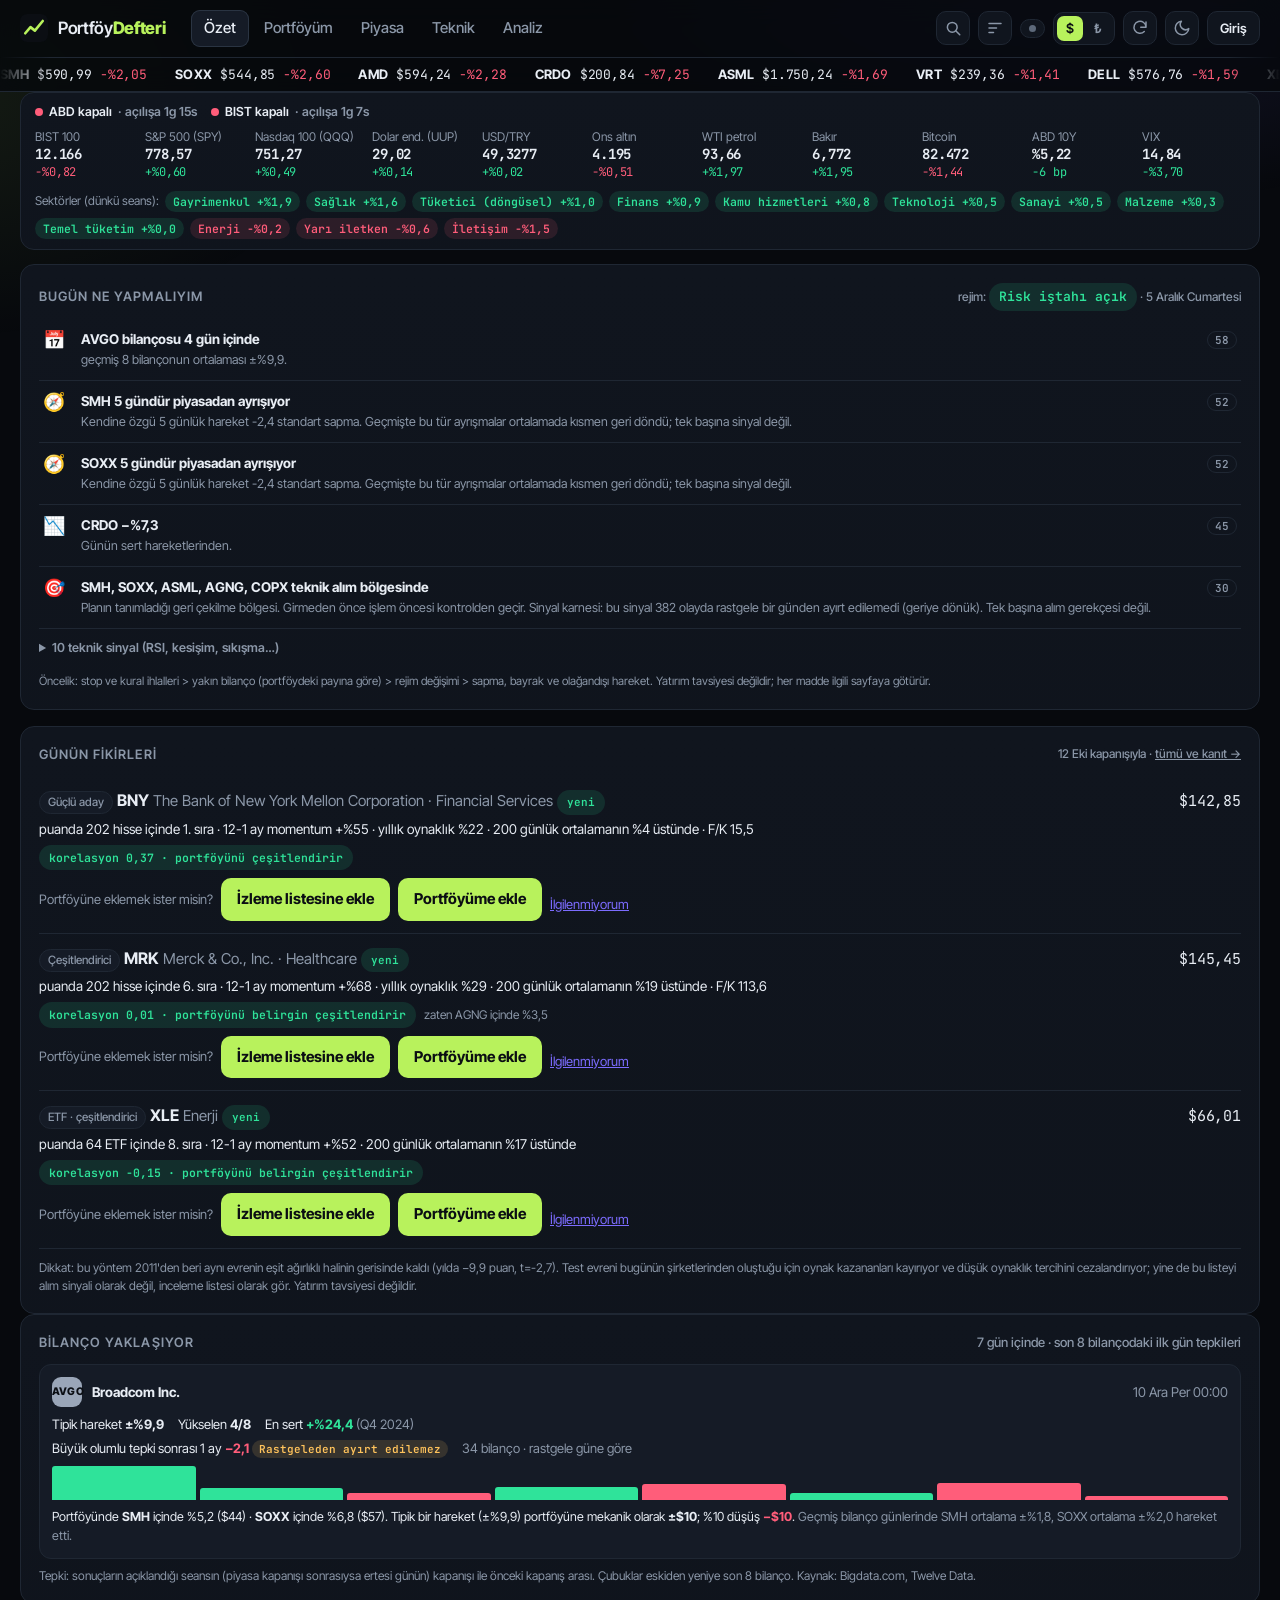
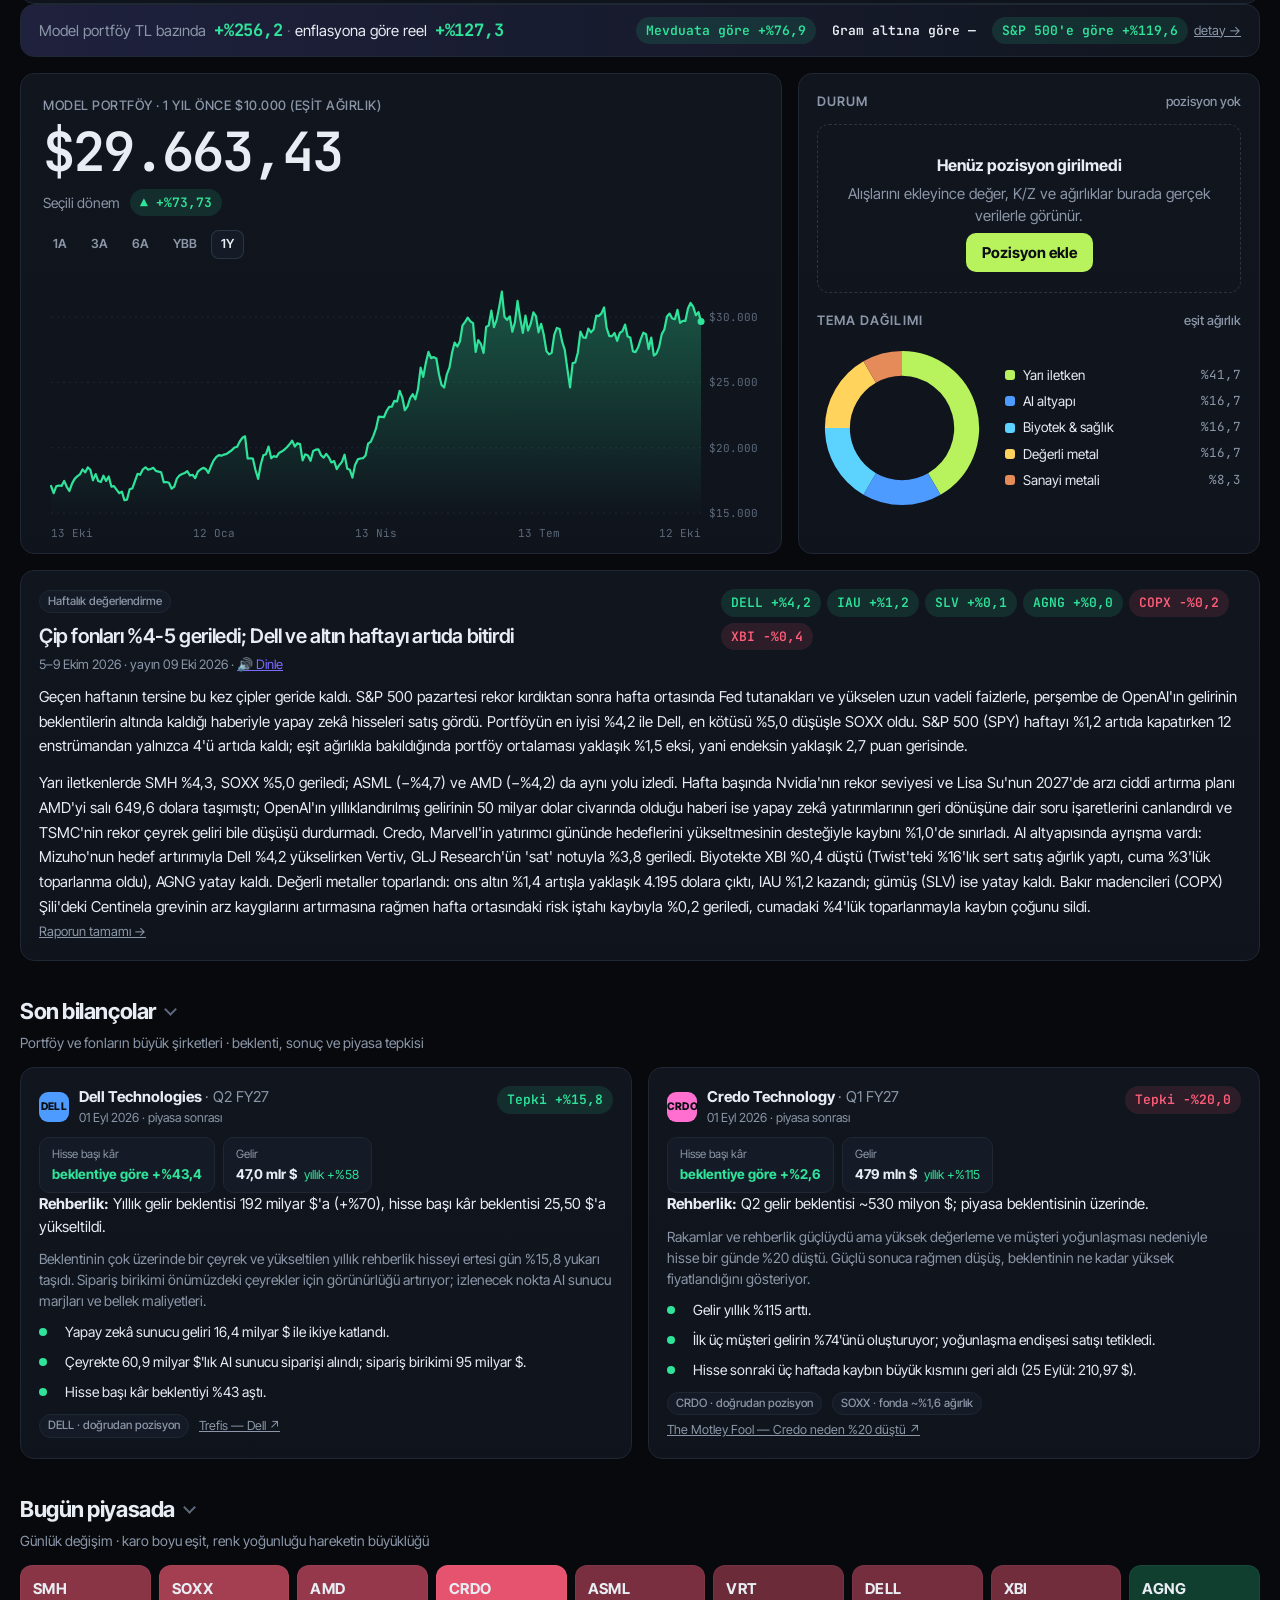
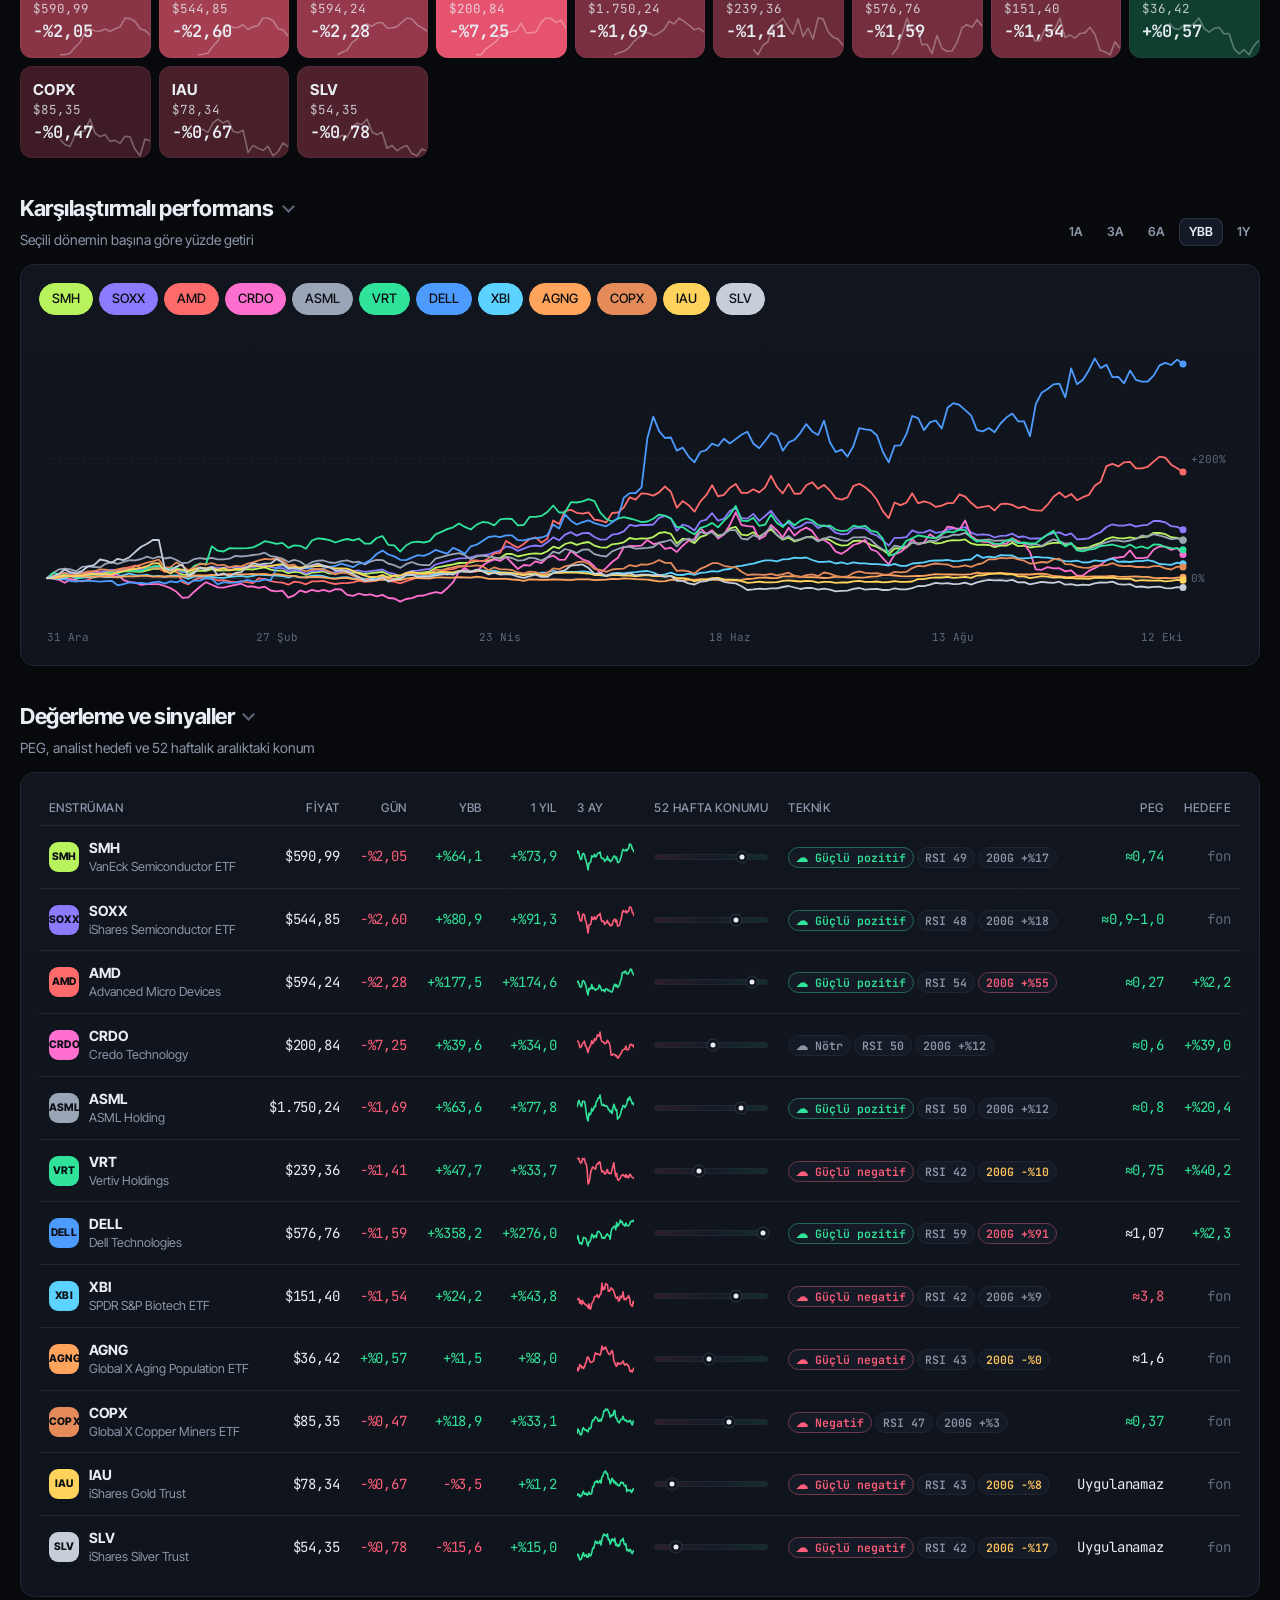
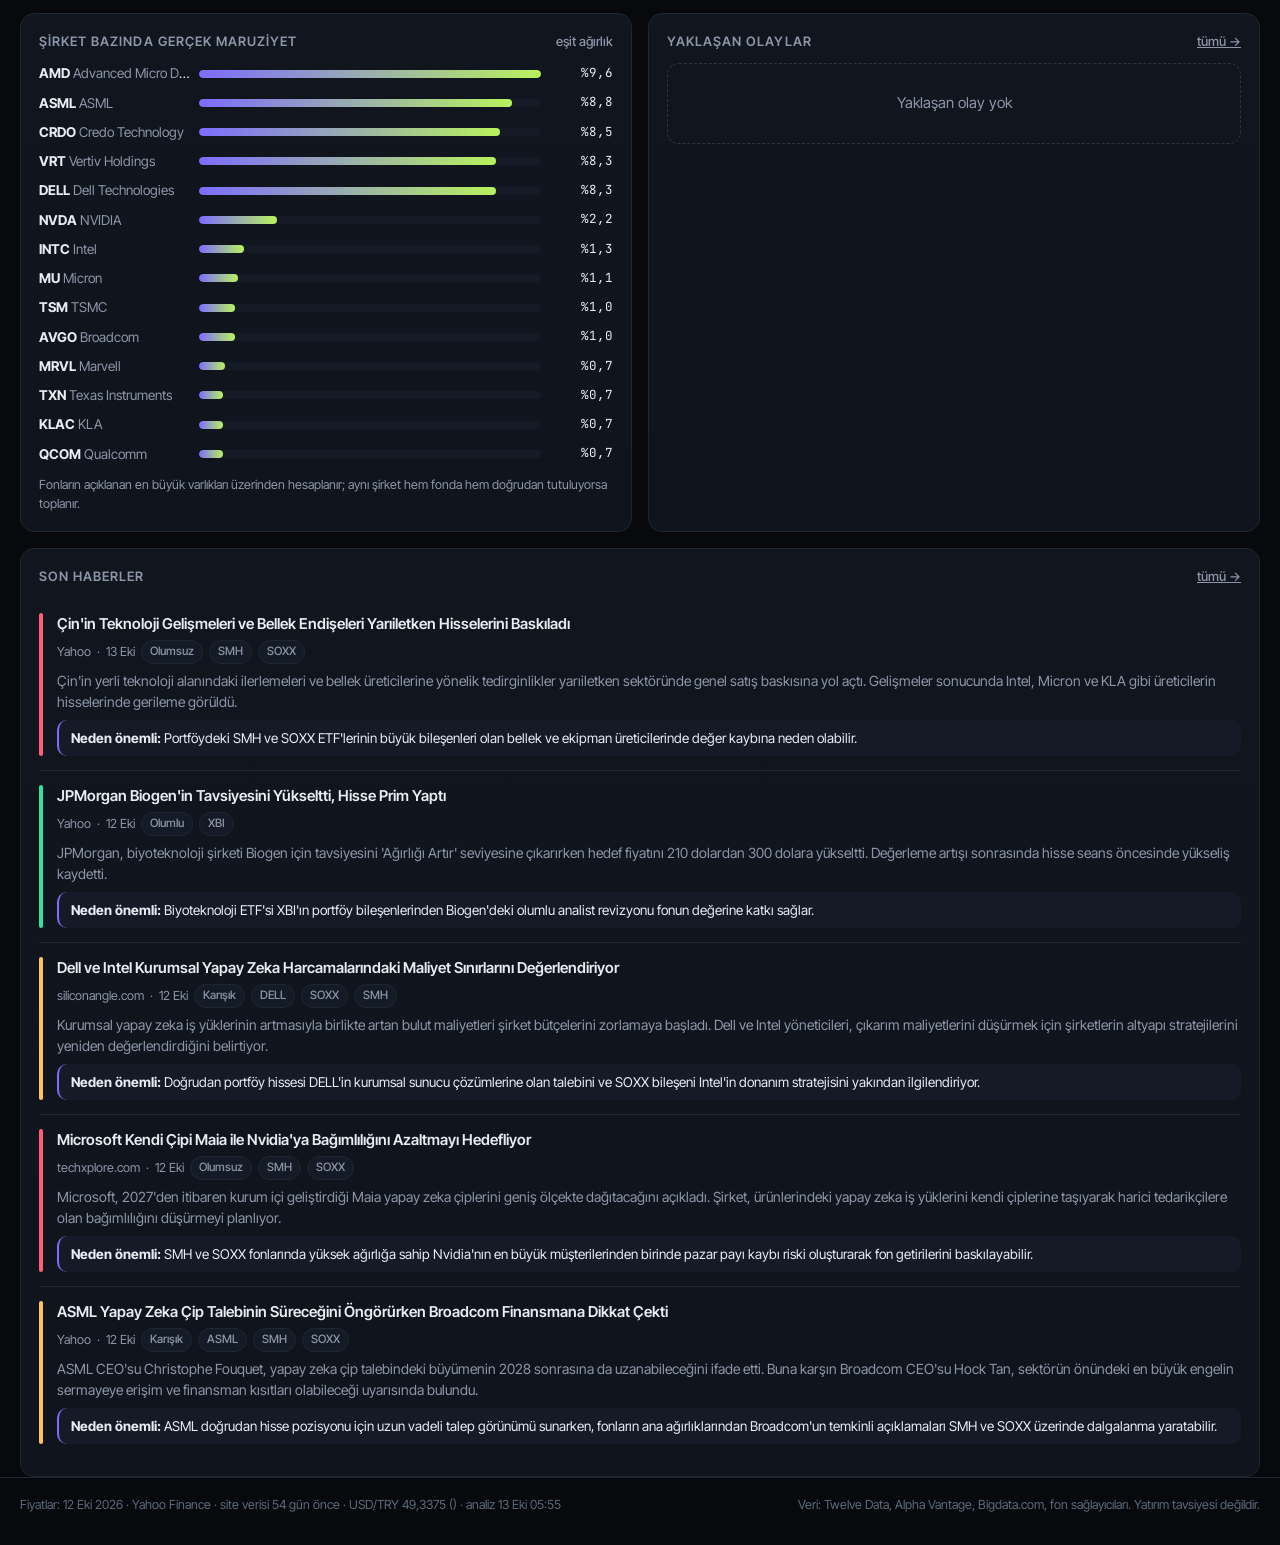
==== commit b3d36fb3: "Günün fikirleri: Özet kartı ve Piyasa → Günün fikirleri sayfası; test ayrıştırması ve olumsuz kanıt " ====
--- a/index.html
+++ b/index.html
@@ -66,12 +66,12 @@
 <script src="ekler.js?v=21"></script>
 <script src="teknik.js?v=21"></script>
 <script src="strateji.js?v=21"></script>
-<script src="duzen.js?v=24"></script>
+<script src="duzen.js?v=25"></script>
 <script src="arac.js?v=21"></script>
-<script src="lab.js?v=21"></script>
+<script src="lab.js?v=22"></script>
 <script src="ileri.js?v=21"></script>
 <script src="kural.js?v=21"></script>
-<script src="kontrol.js?v=22"></script>
+<script src="kontrol.js?v=23"></script>
 <script src="pro.js?v=21"></script>
 <script src="icgoru.js?v=21"></script>
 <script src="deger.js?v=21"></script>
@@ -81,9 +81,10 @@
 <script src="dis.js?v=21"></script>
 <script src="stream.js?v=21"></script>
 <script src="quant.js?v=21"></script>
-<script src="bugun.js?v=22"></script>
+<script src="bugun.js?v=23"></script>
 <script src="karne.js?v=4"></script>
-<script src="agirlik.js?v=1"></script>
-<script src="app.js?v=23"></script>
+<script src="agirlik.js?v=2"></script>
+<script src="fikir.js?v=1"></script>
+<script src="app.js?v=25"></script>
 </body>
 </html>
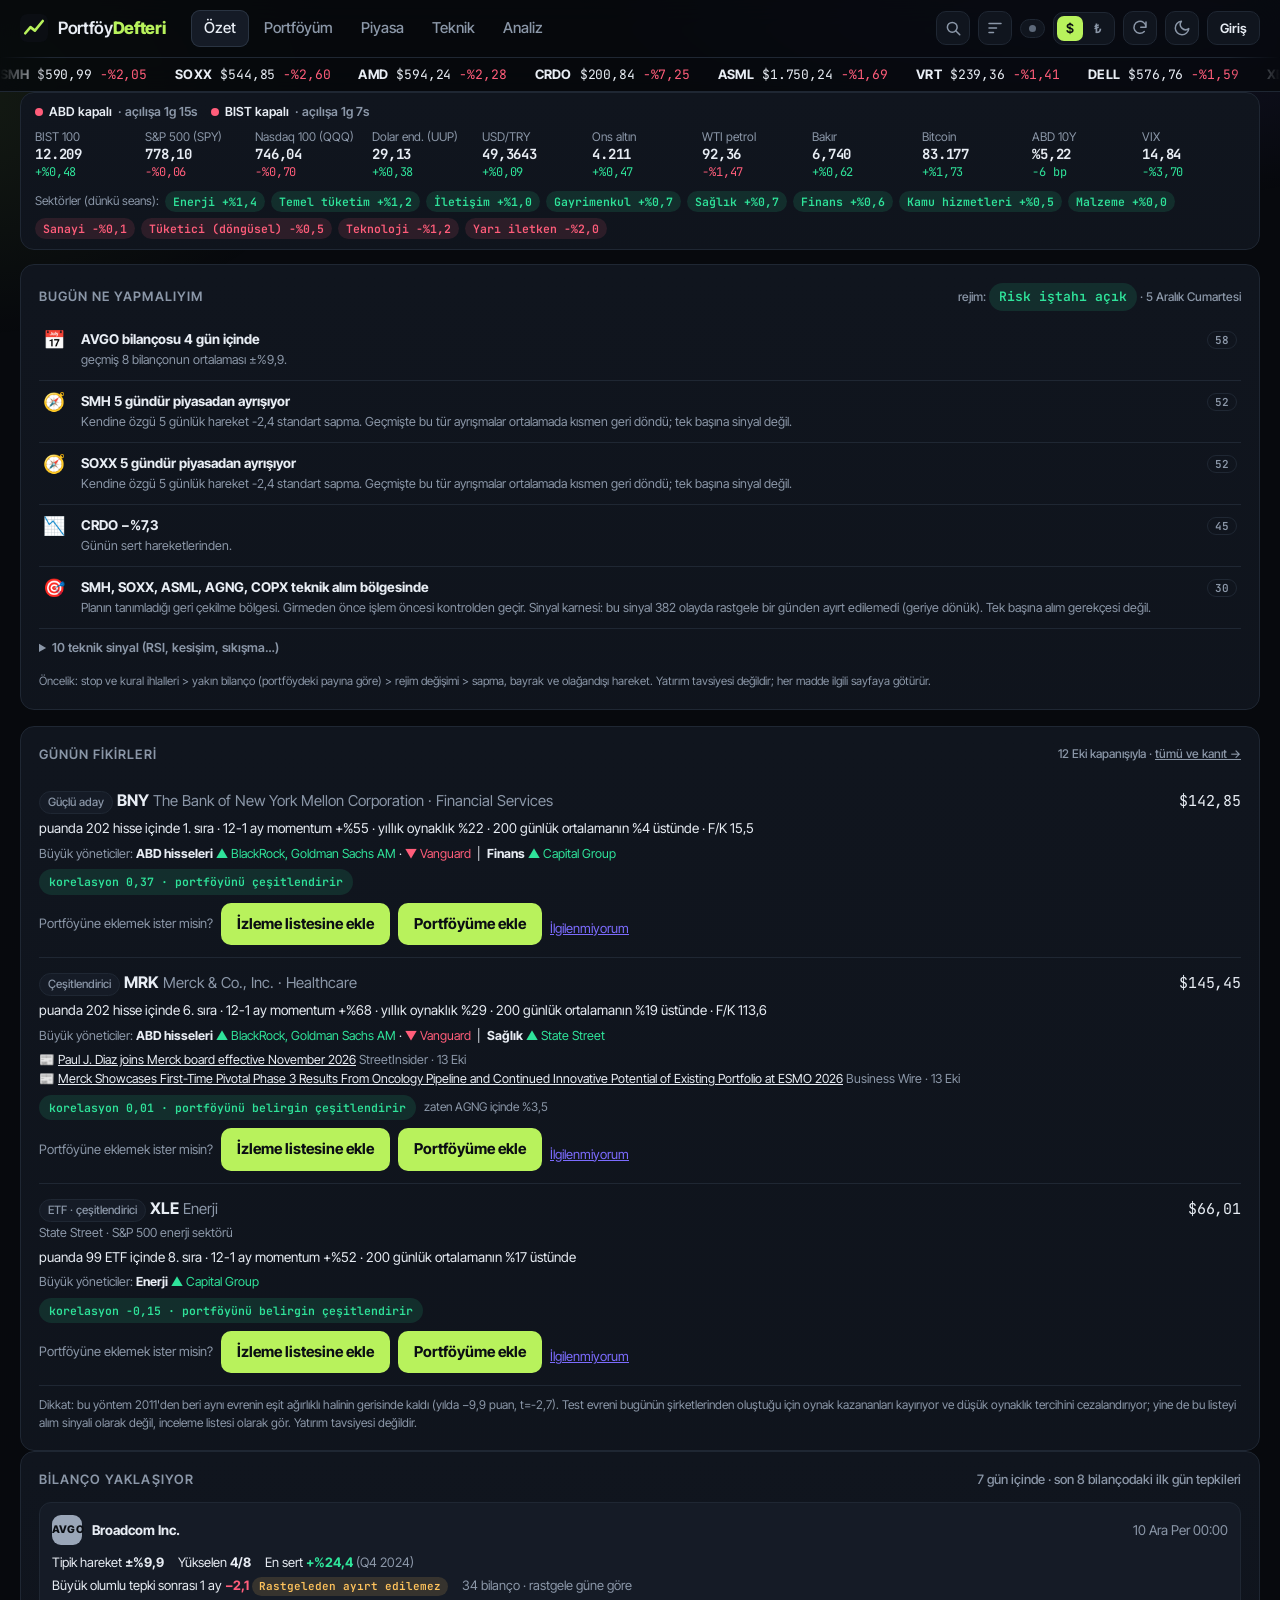
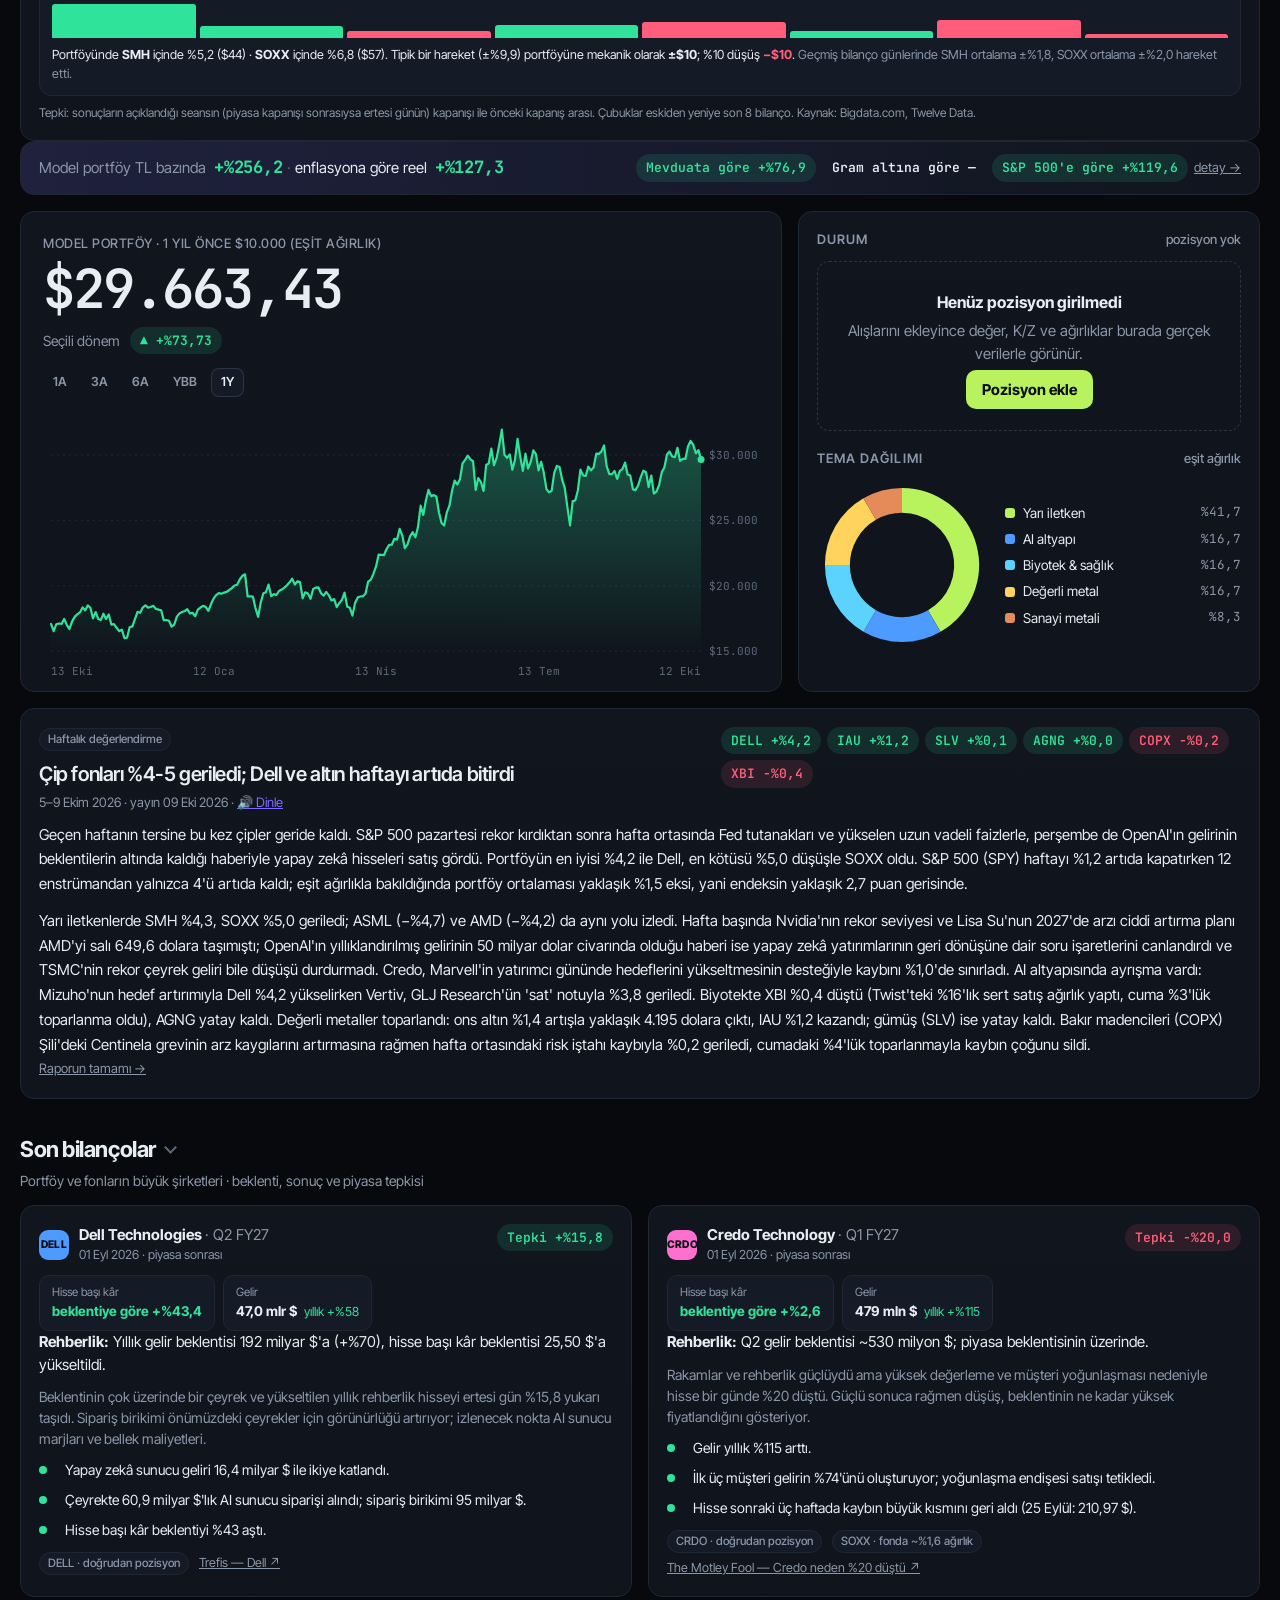
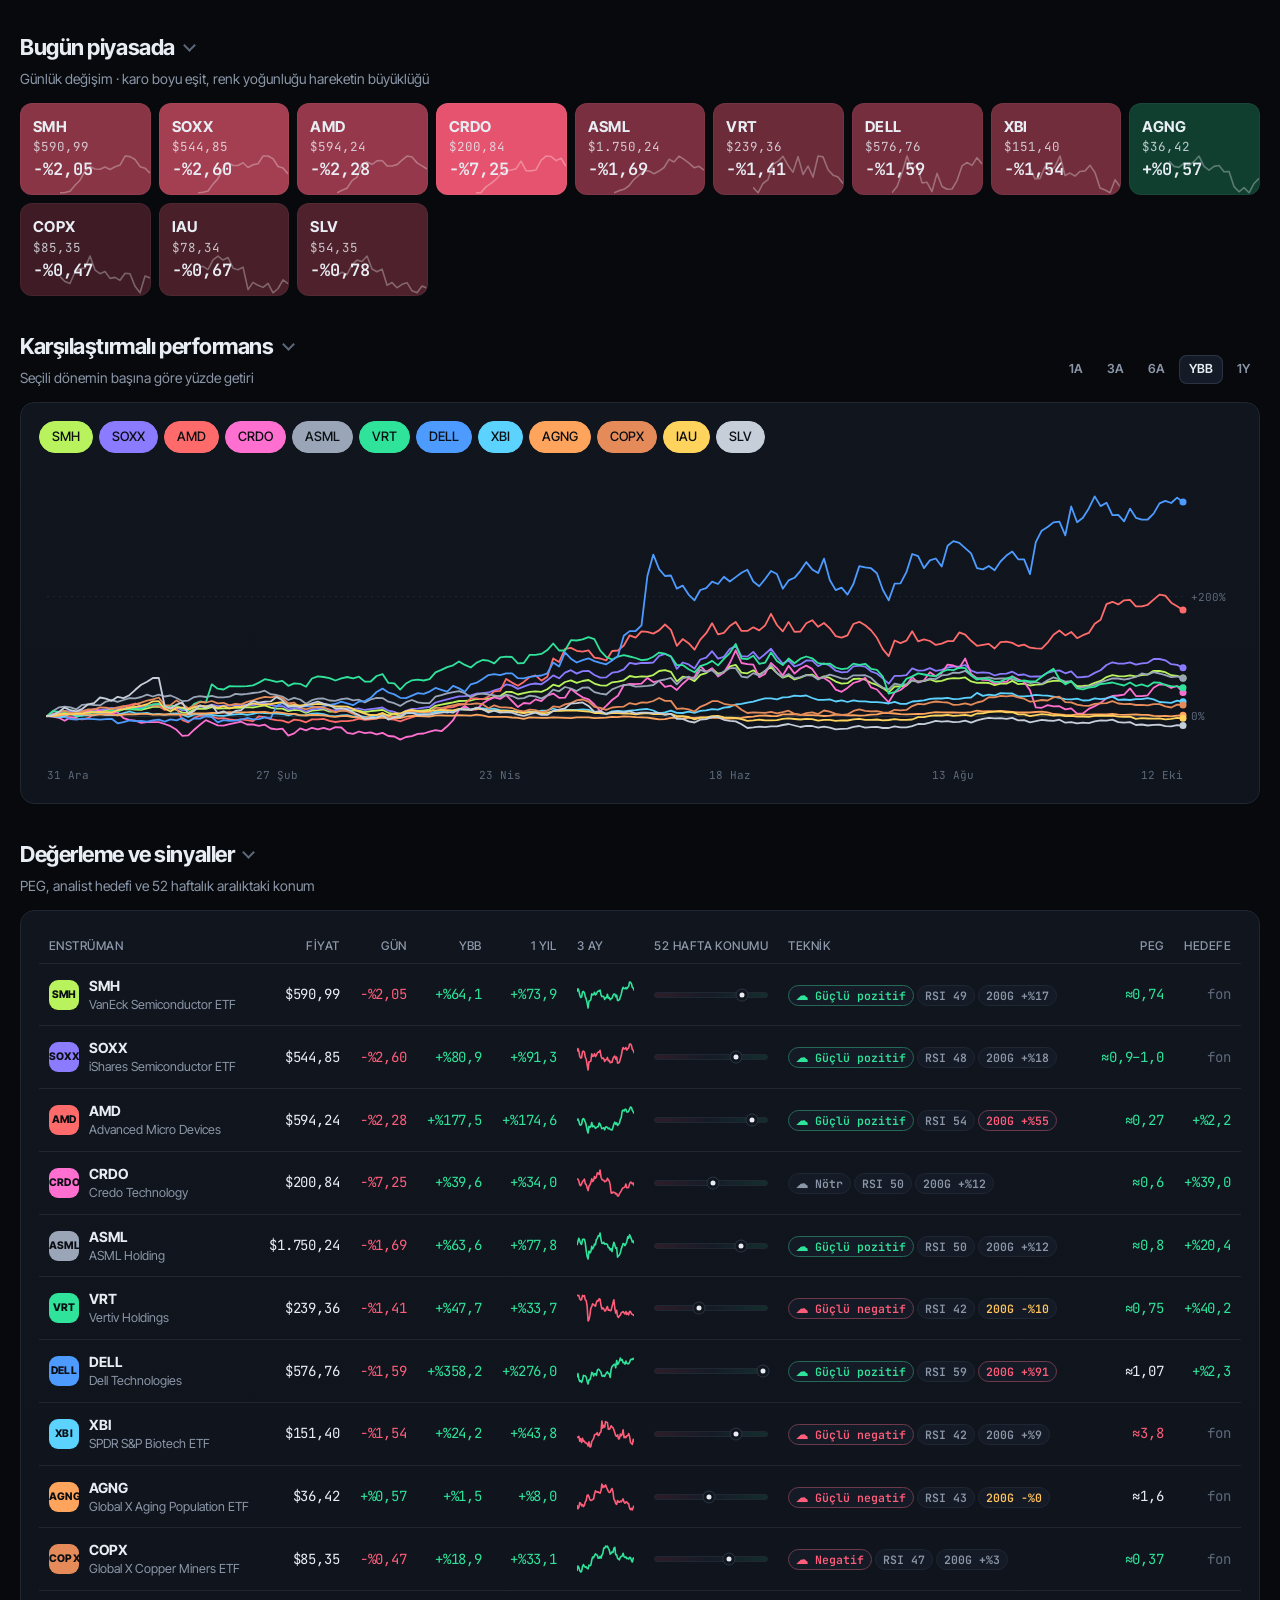
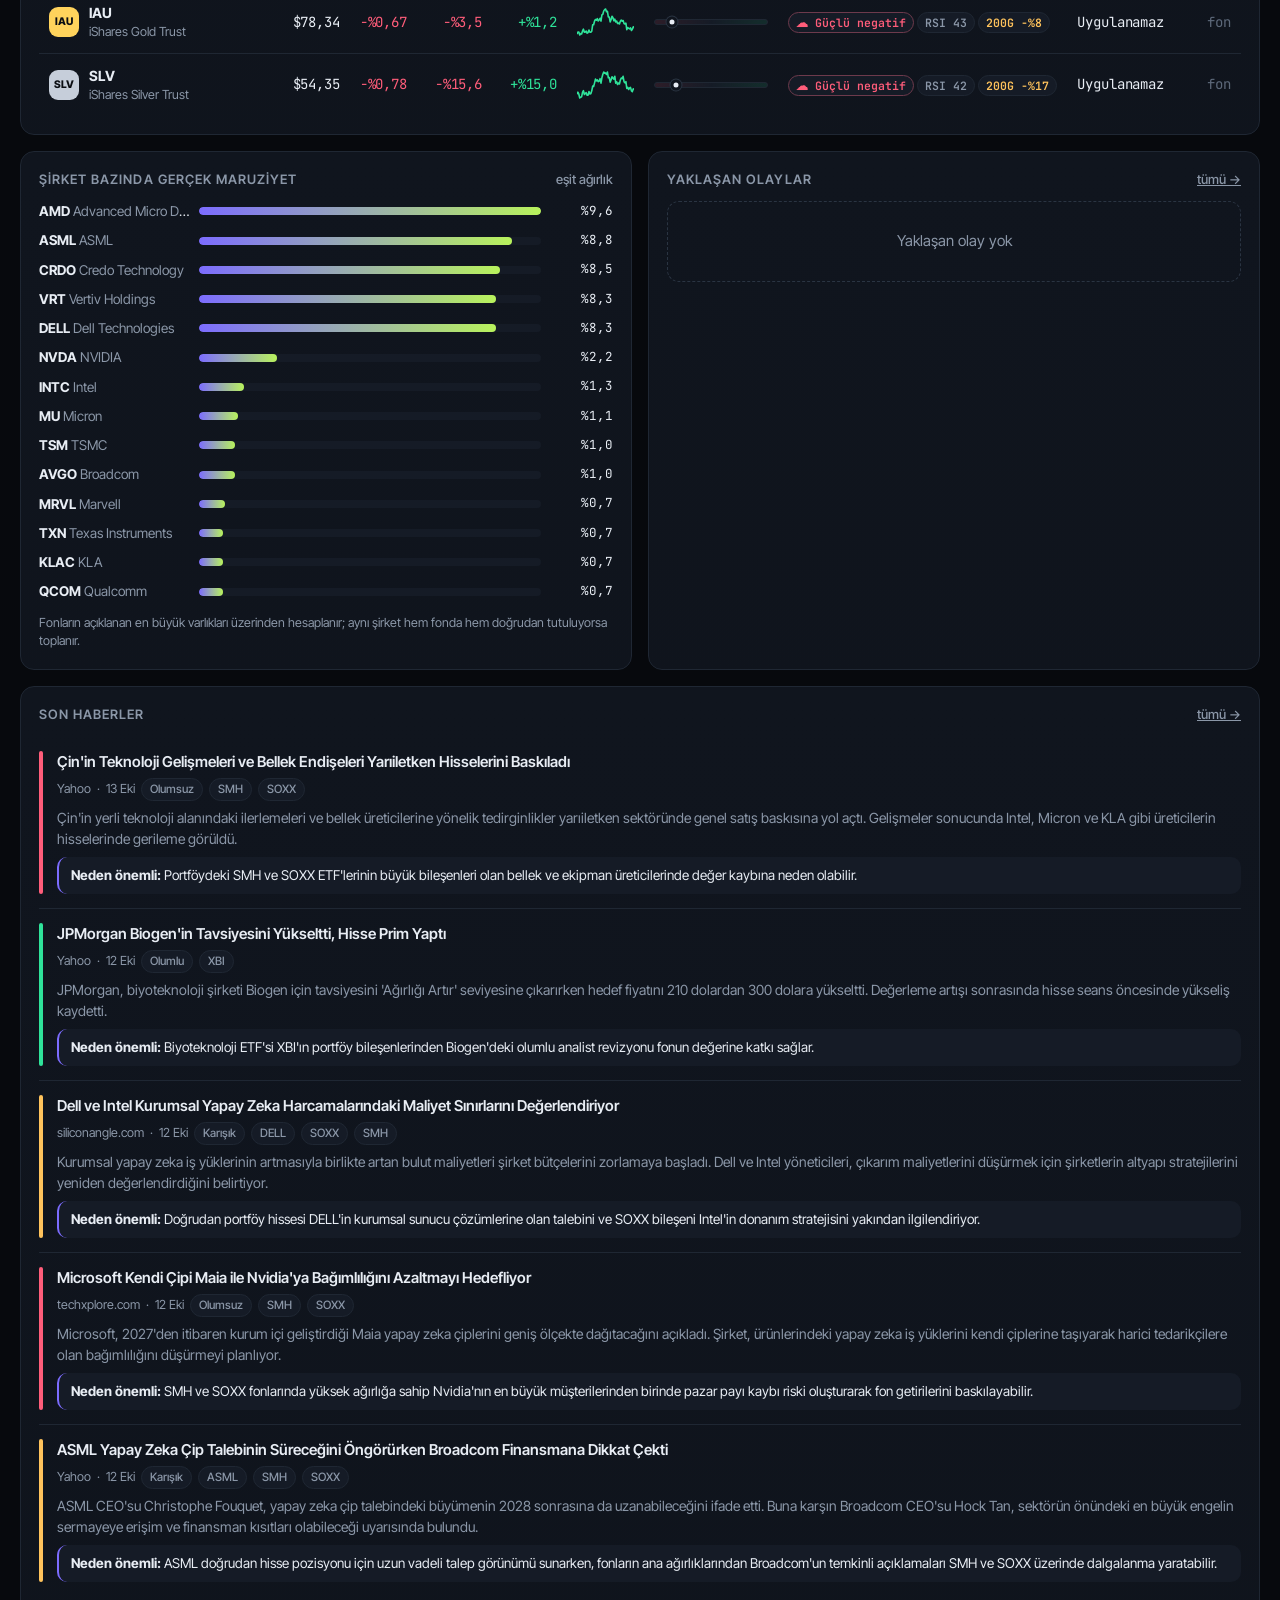
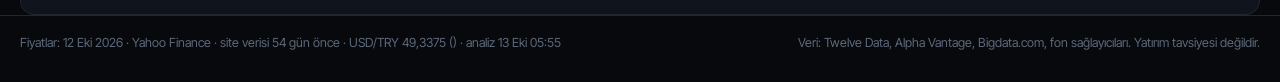
==== commit 1c8337fd: "Günün fikirleri: hisse yöntemi sürüm 2 (momentum + trend), değişiklik kayıt altında Sürüm 1 (momentu" ====
--- a/index.html
+++ b/index.html
@@ -84,7 +84,7 @@
 <script src="bugun.js?v=23"></script>
 <script src="karne.js?v=4"></script>
 <script src="agirlik.js?v=2"></script>
-<script src="fikir.js?v=1"></script>
+<script src="fikir.js?v=3"></script>
 <script src="app.js?v=25"></script>
 </body>
 </html>
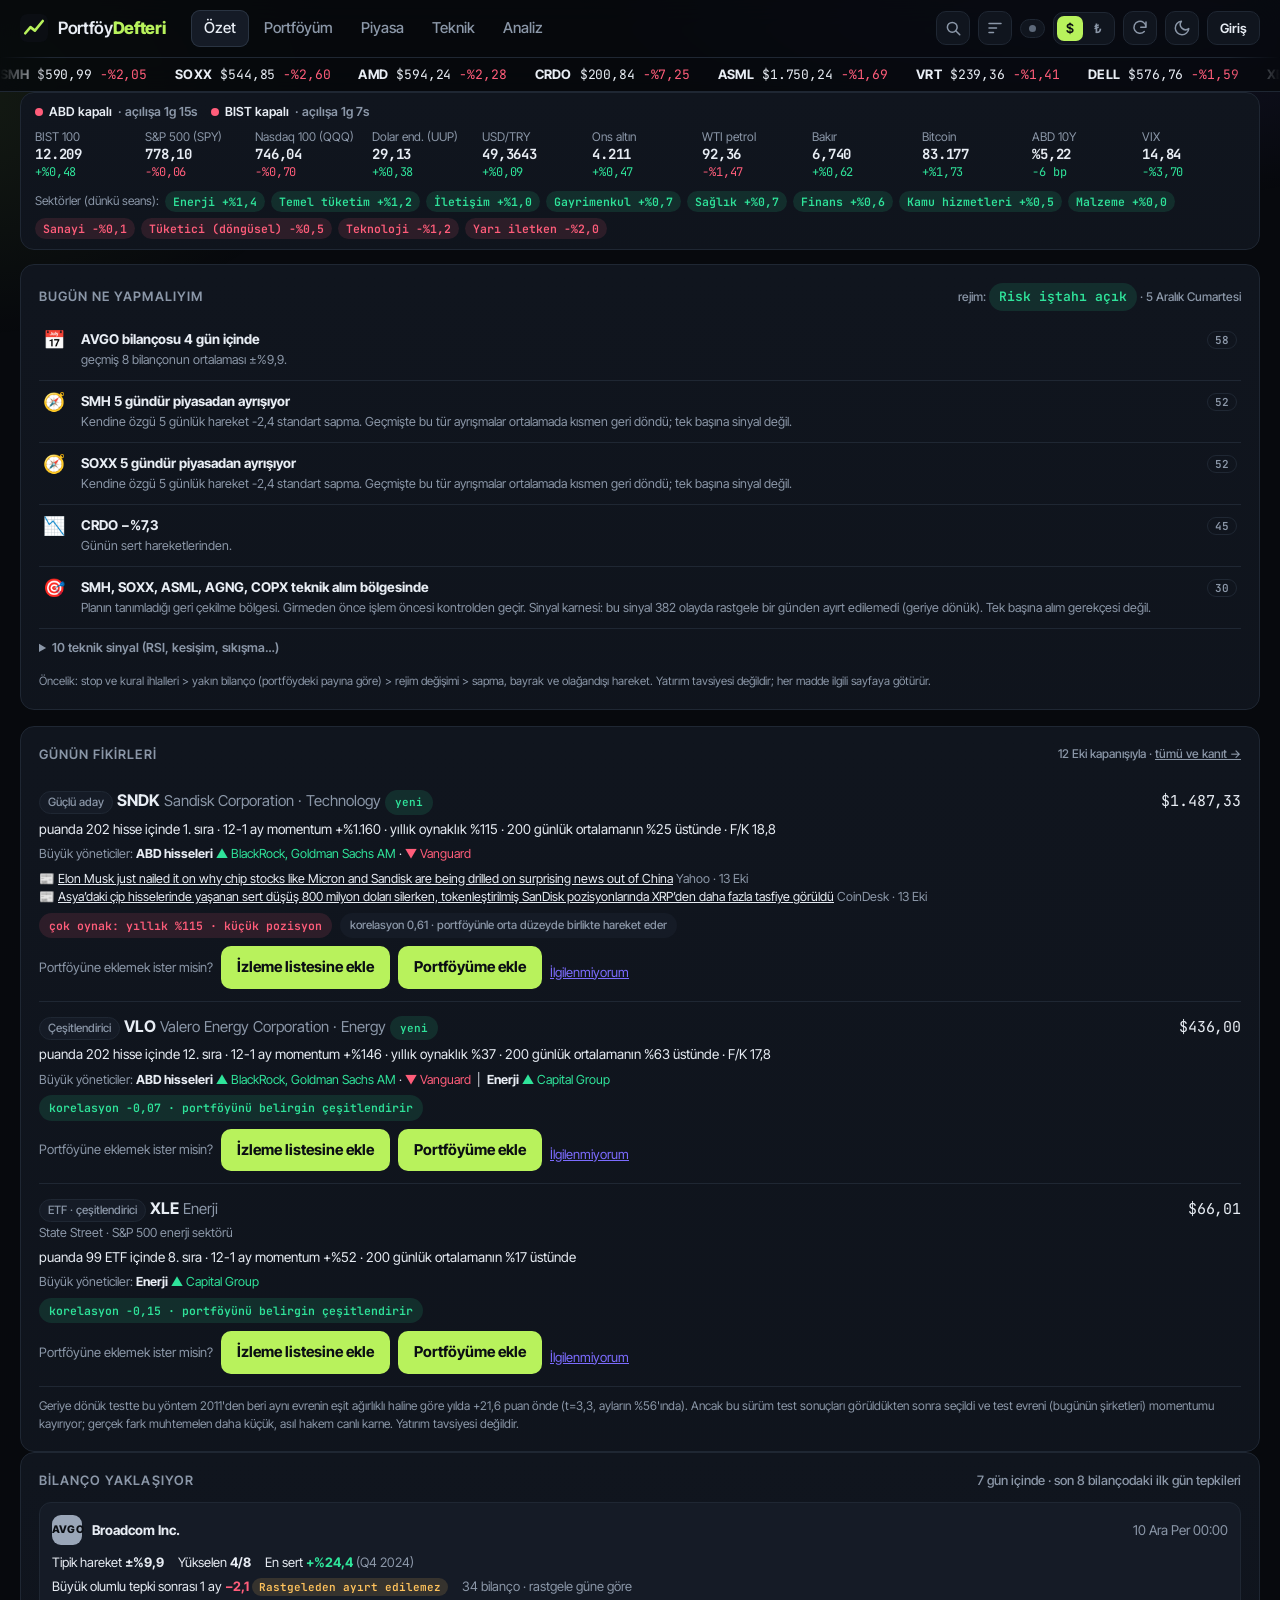
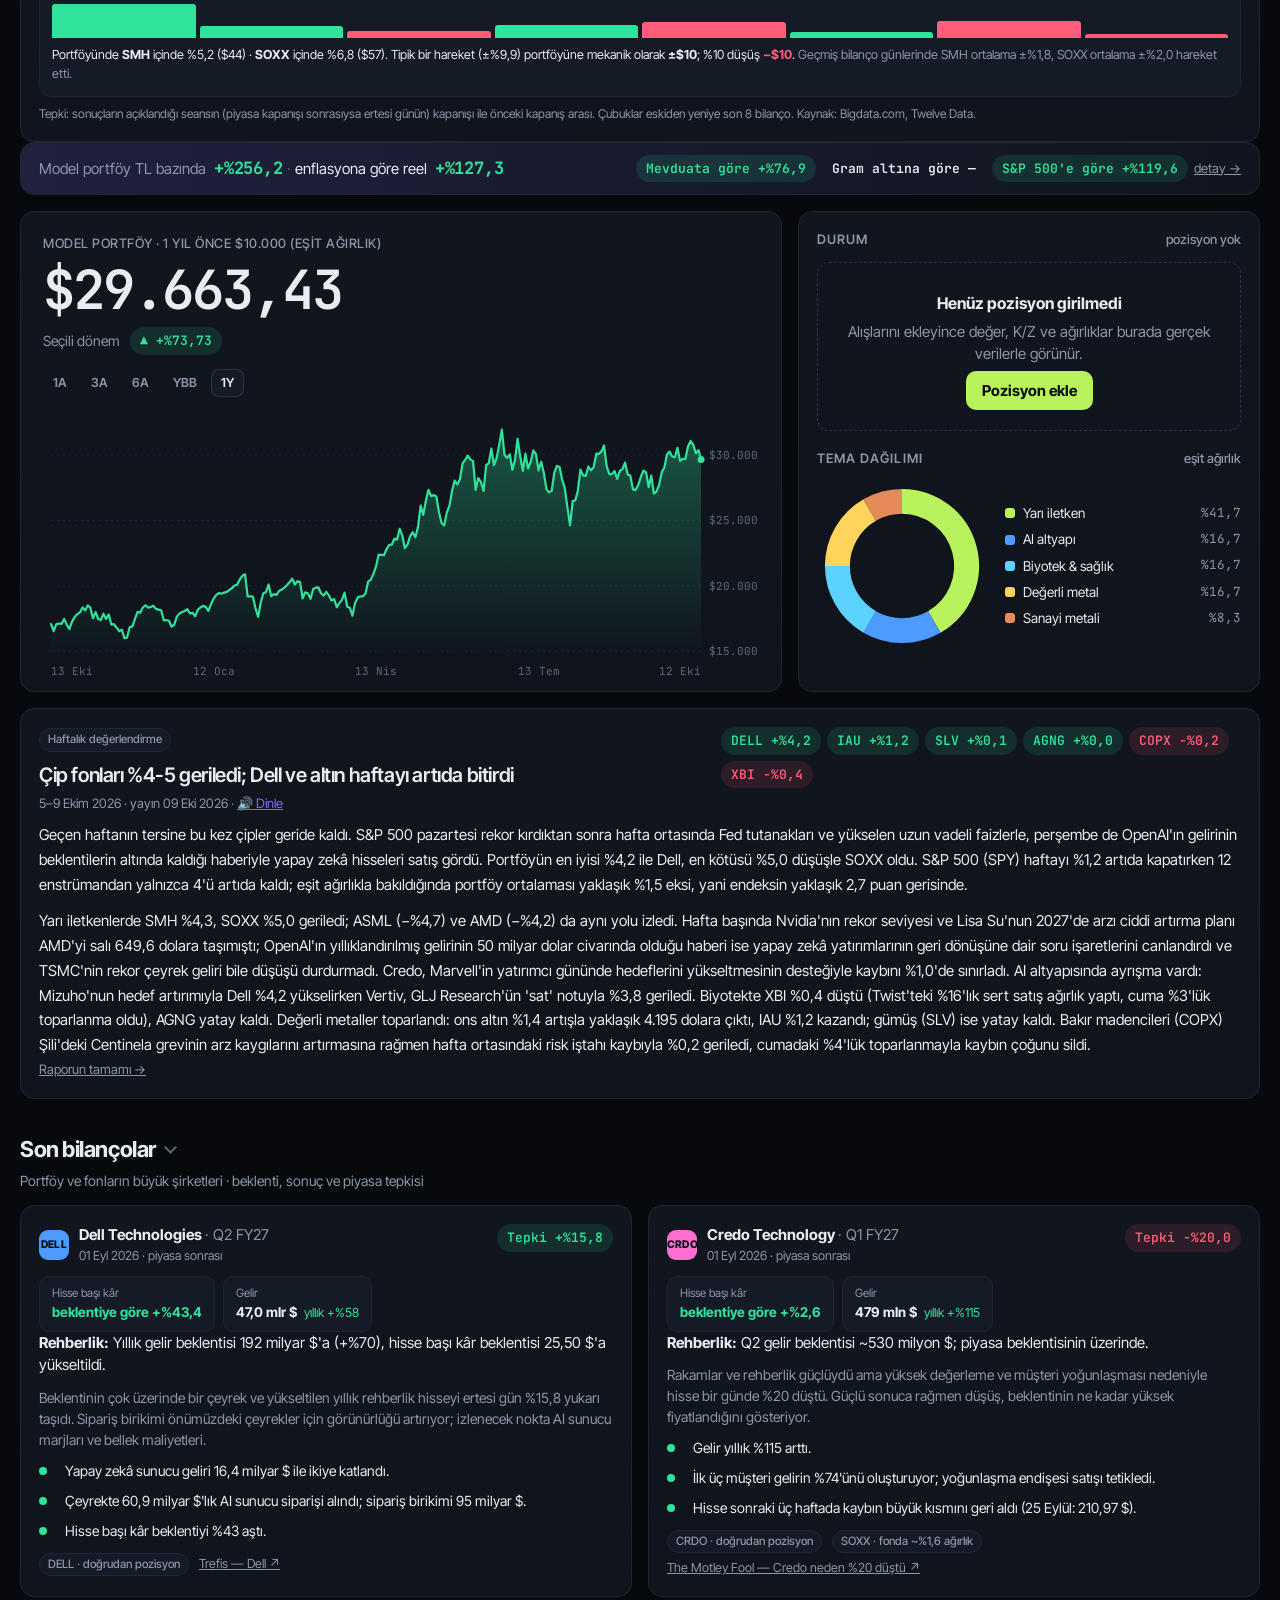
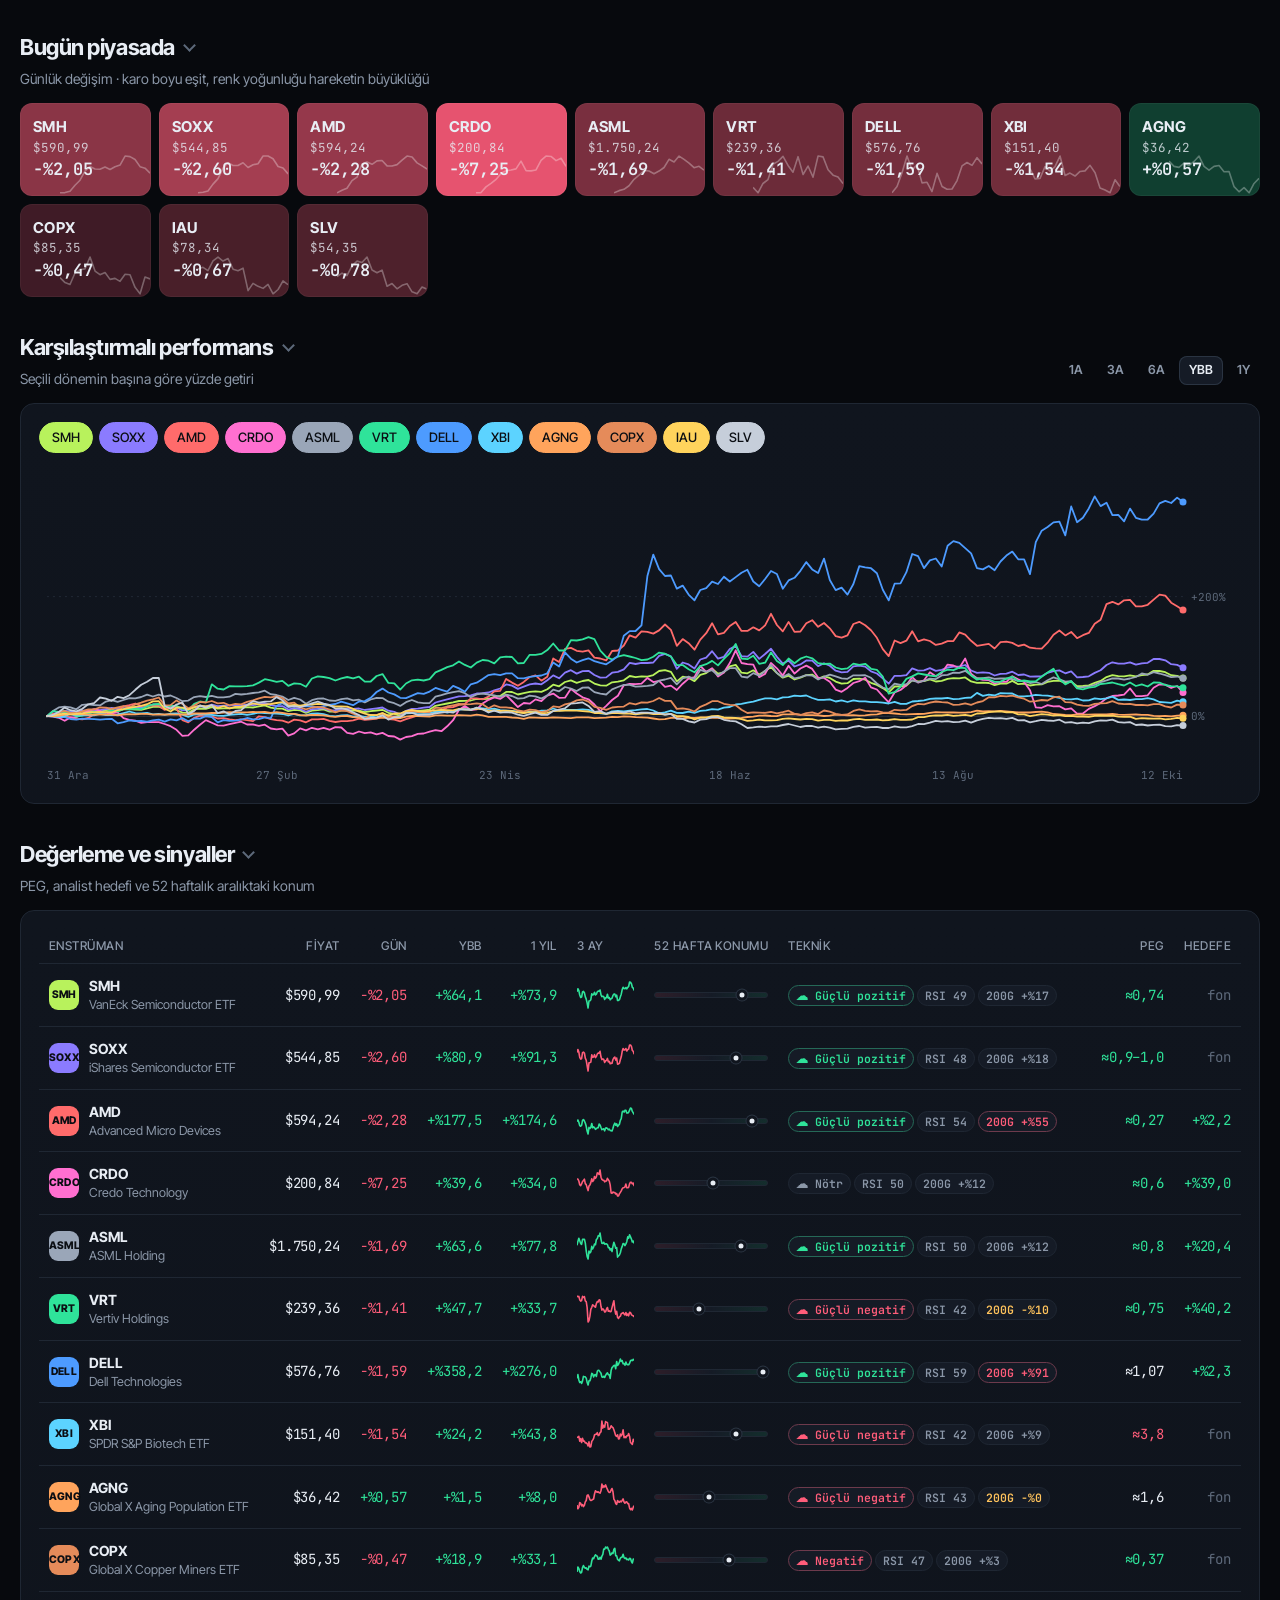
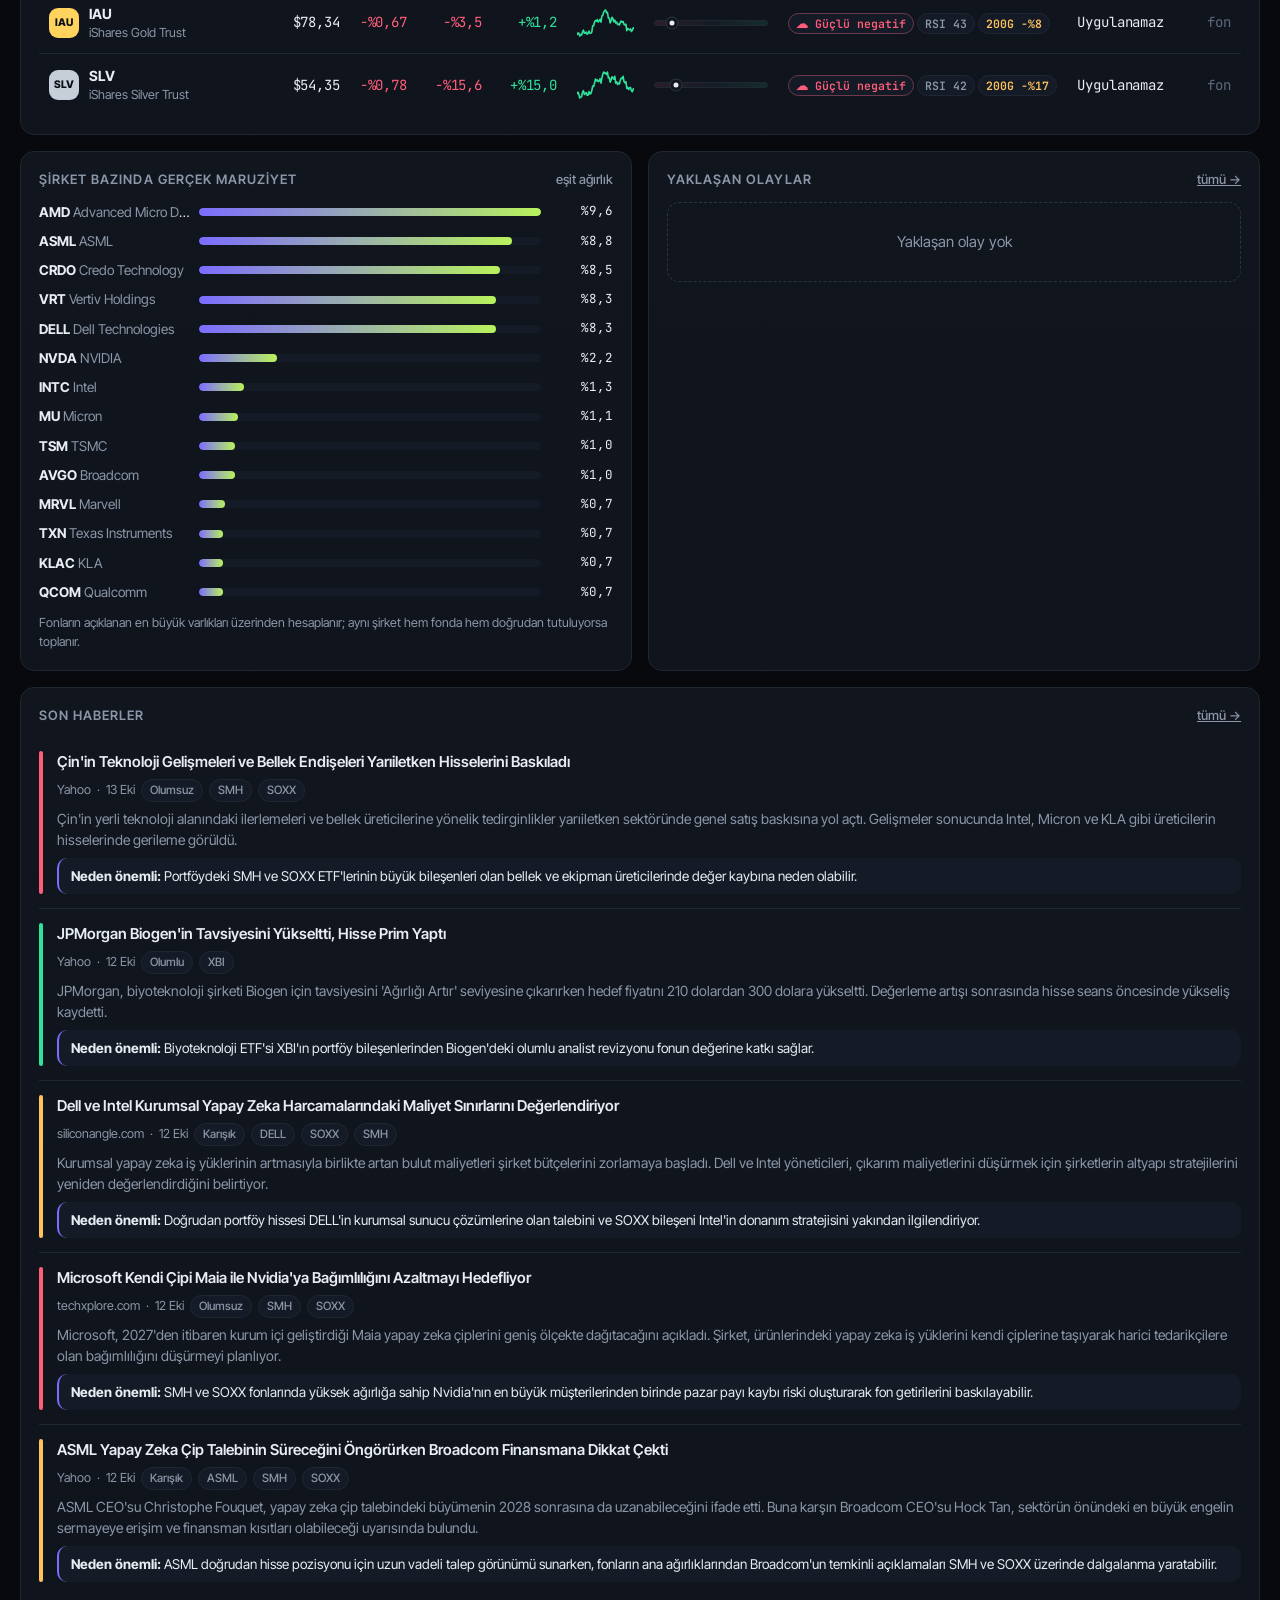
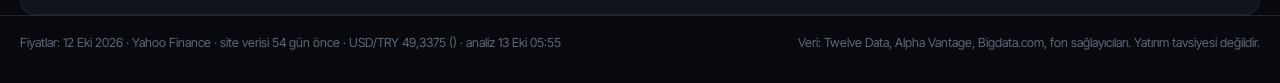
==== commit 51773b28: "Günün fikirleri: kartta kanıt cümlesine sonradan seçim uyarısı; yıllık oynaklığı %60 üstü adaylara '" ====
--- a/index.html
+++ b/index.html
@@ -84,7 +84,7 @@
 <script src="bugun.js?v=23"></script>
 <script src="karne.js?v=4"></script>
 <script src="agirlik.js?v=2"></script>
-<script src="fikir.js?v=3"></script>
+<script src="fikir.js?v=4"></script>
 <script src="app.js?v=25"></script>
 </body>
 </html>
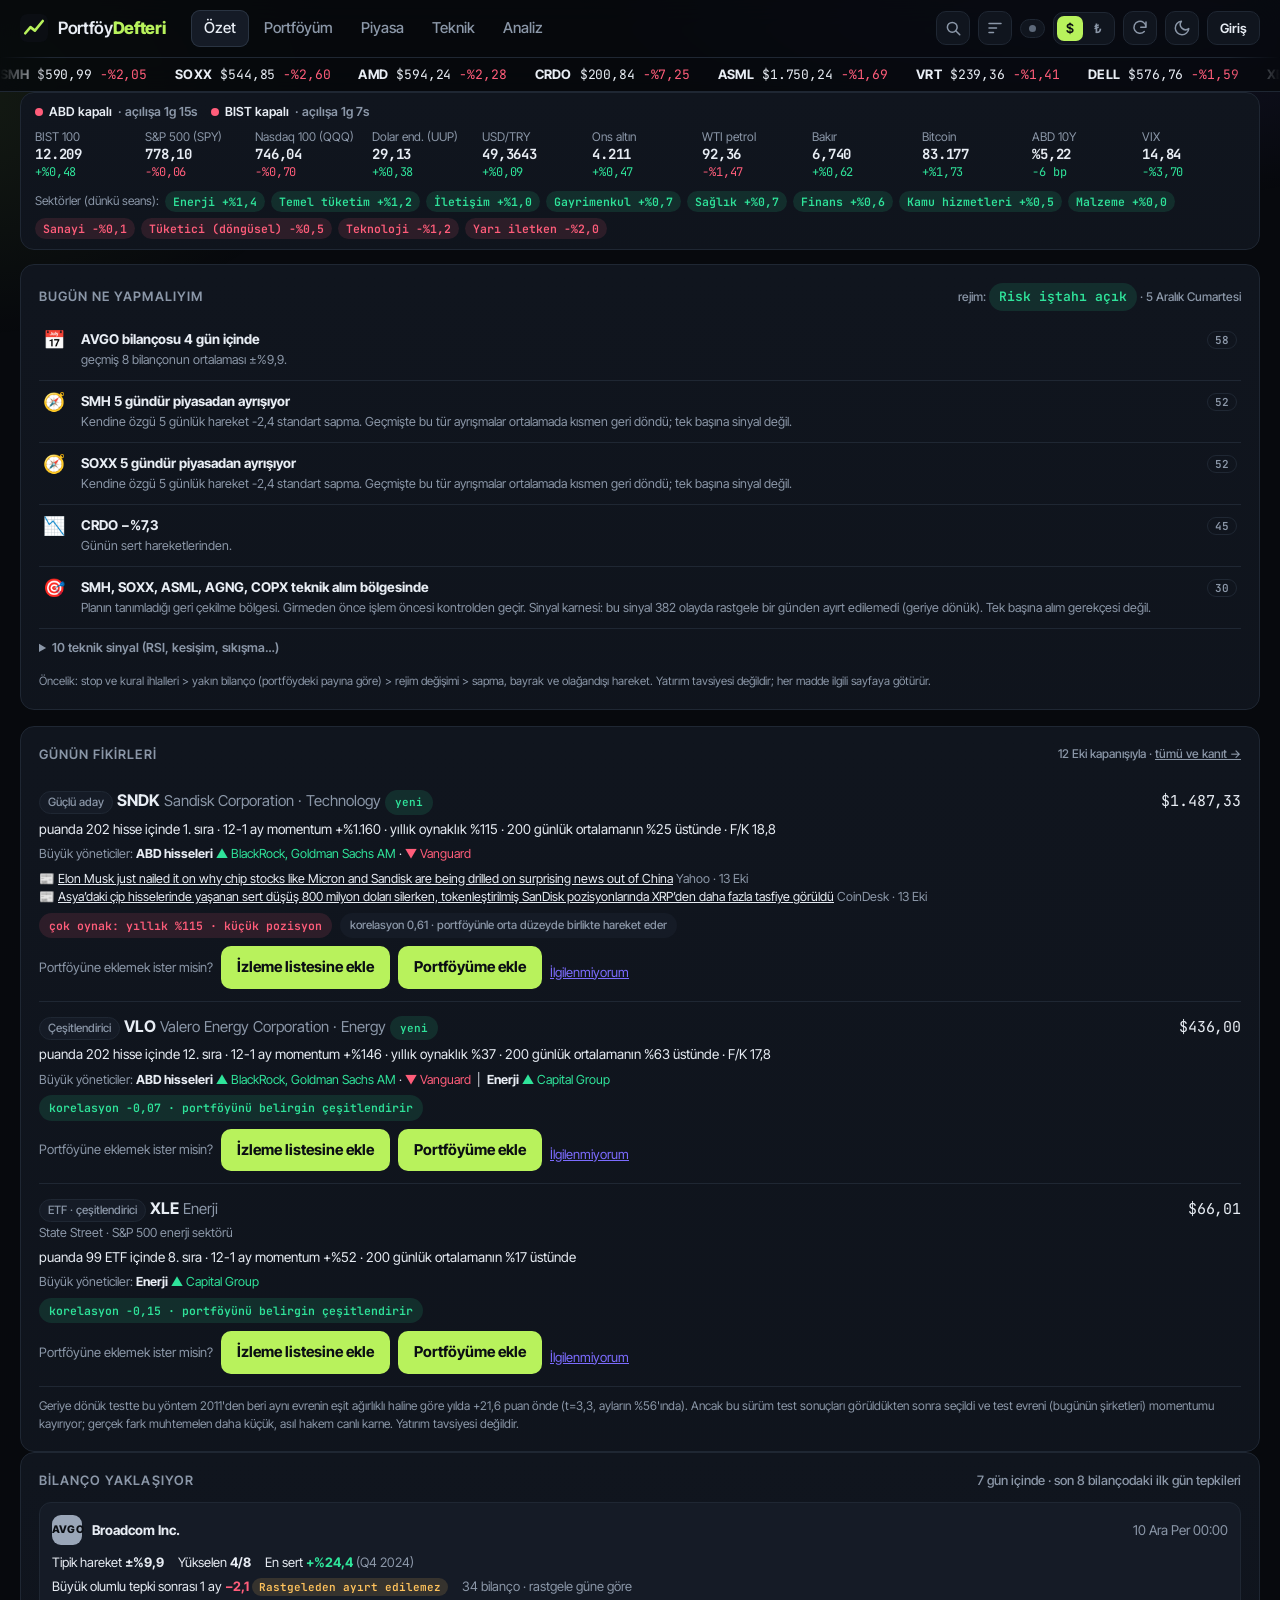
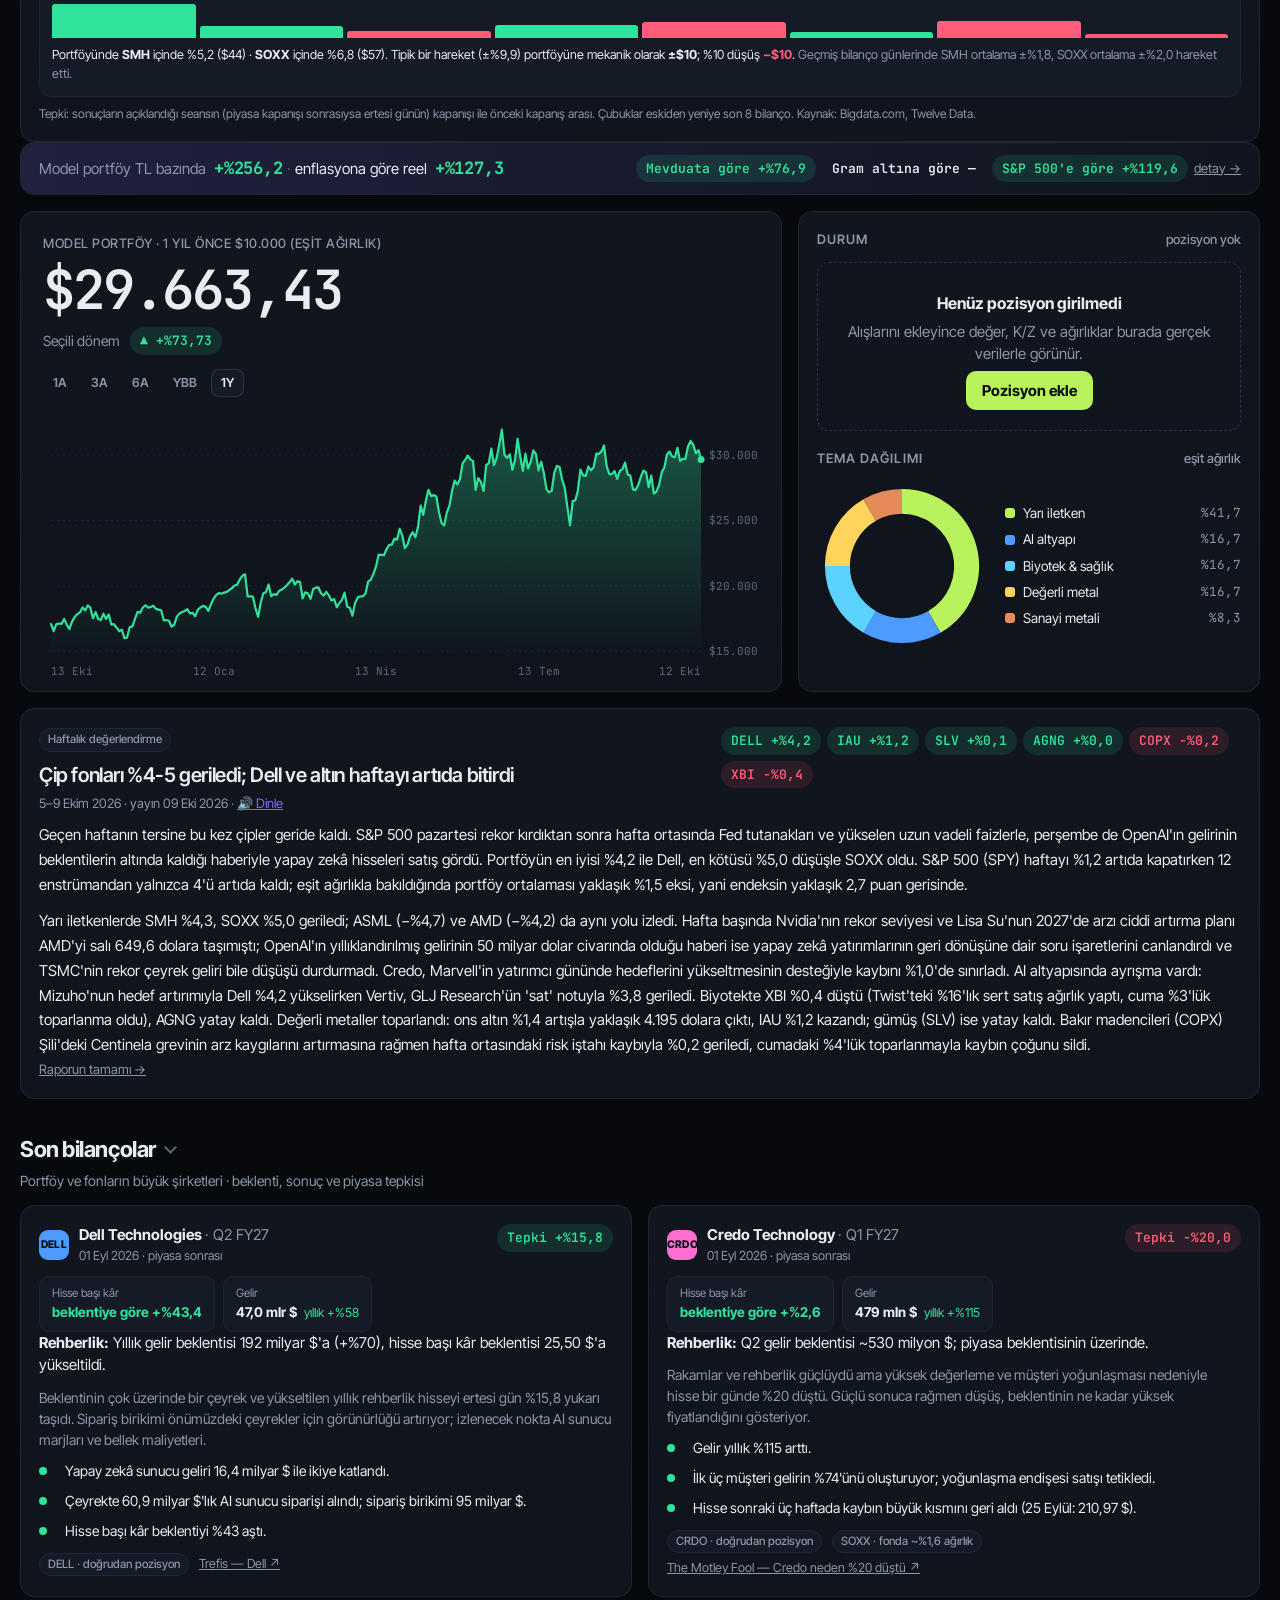
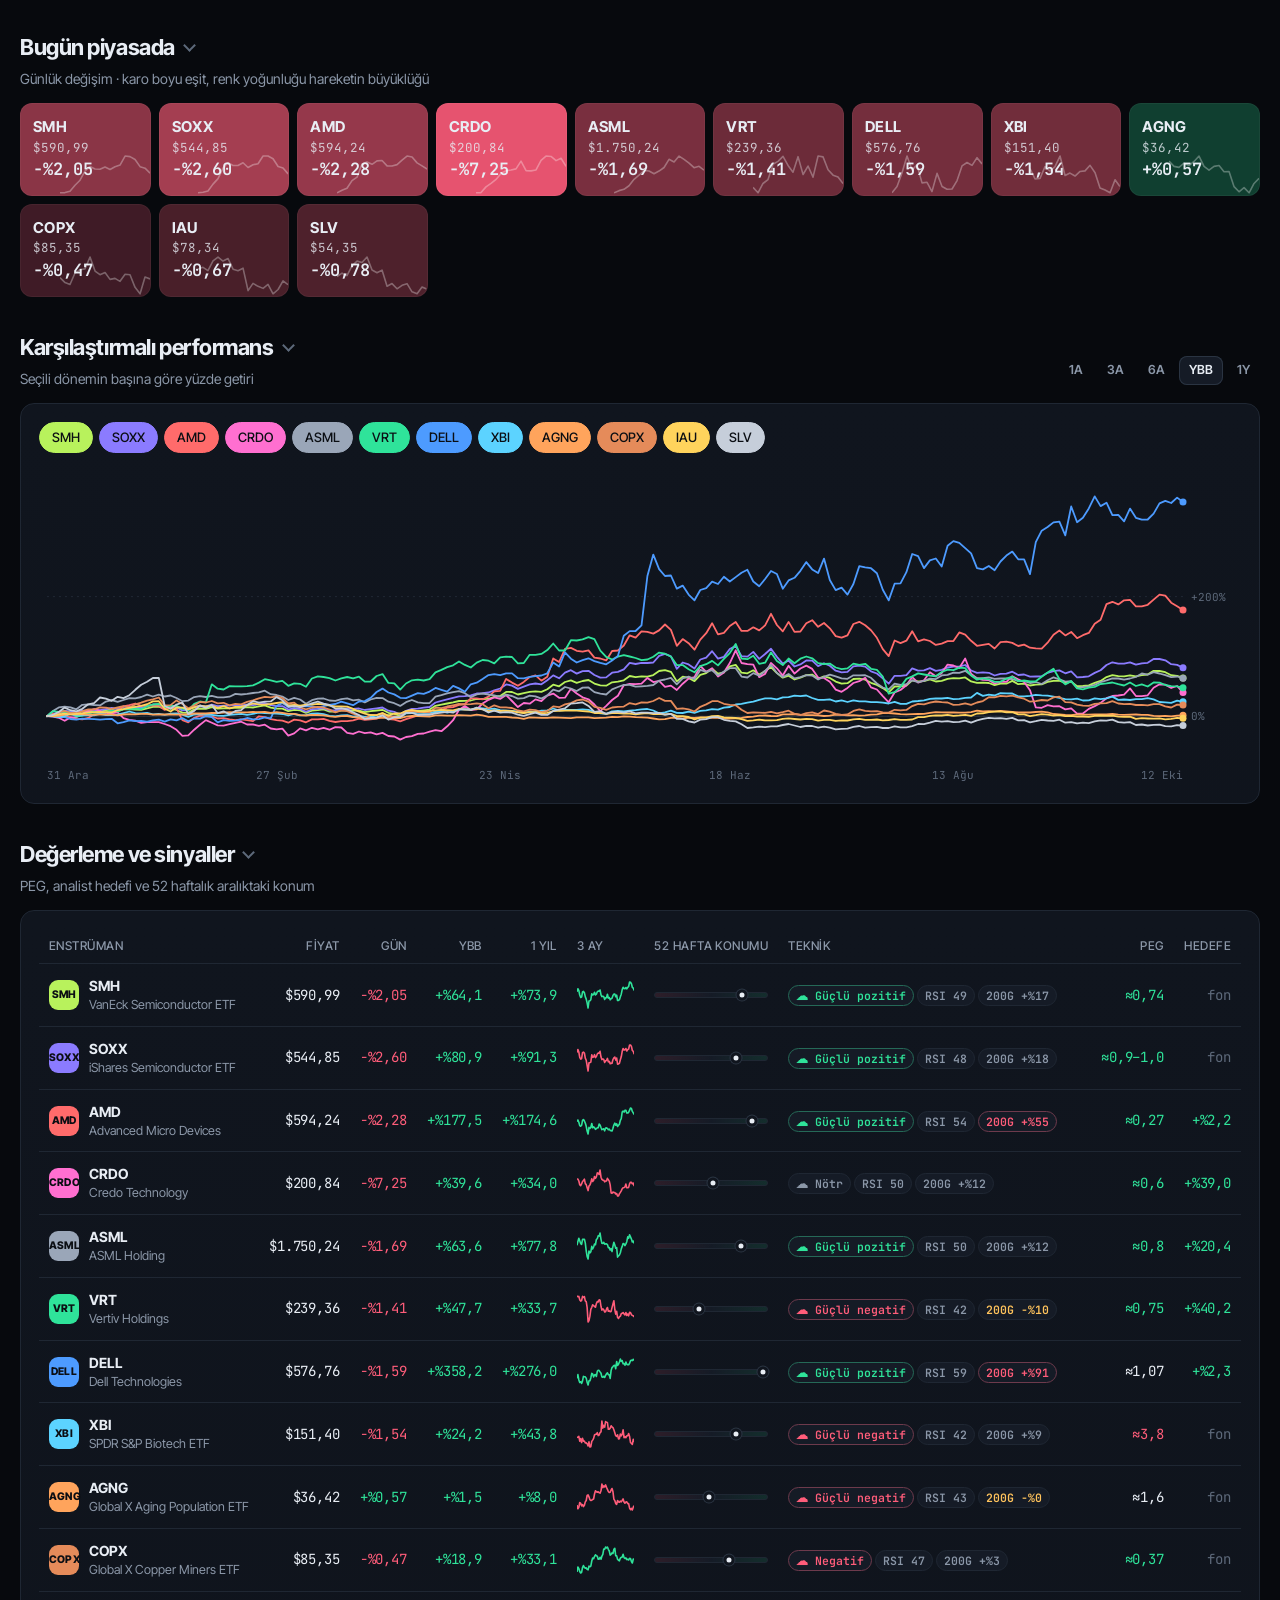
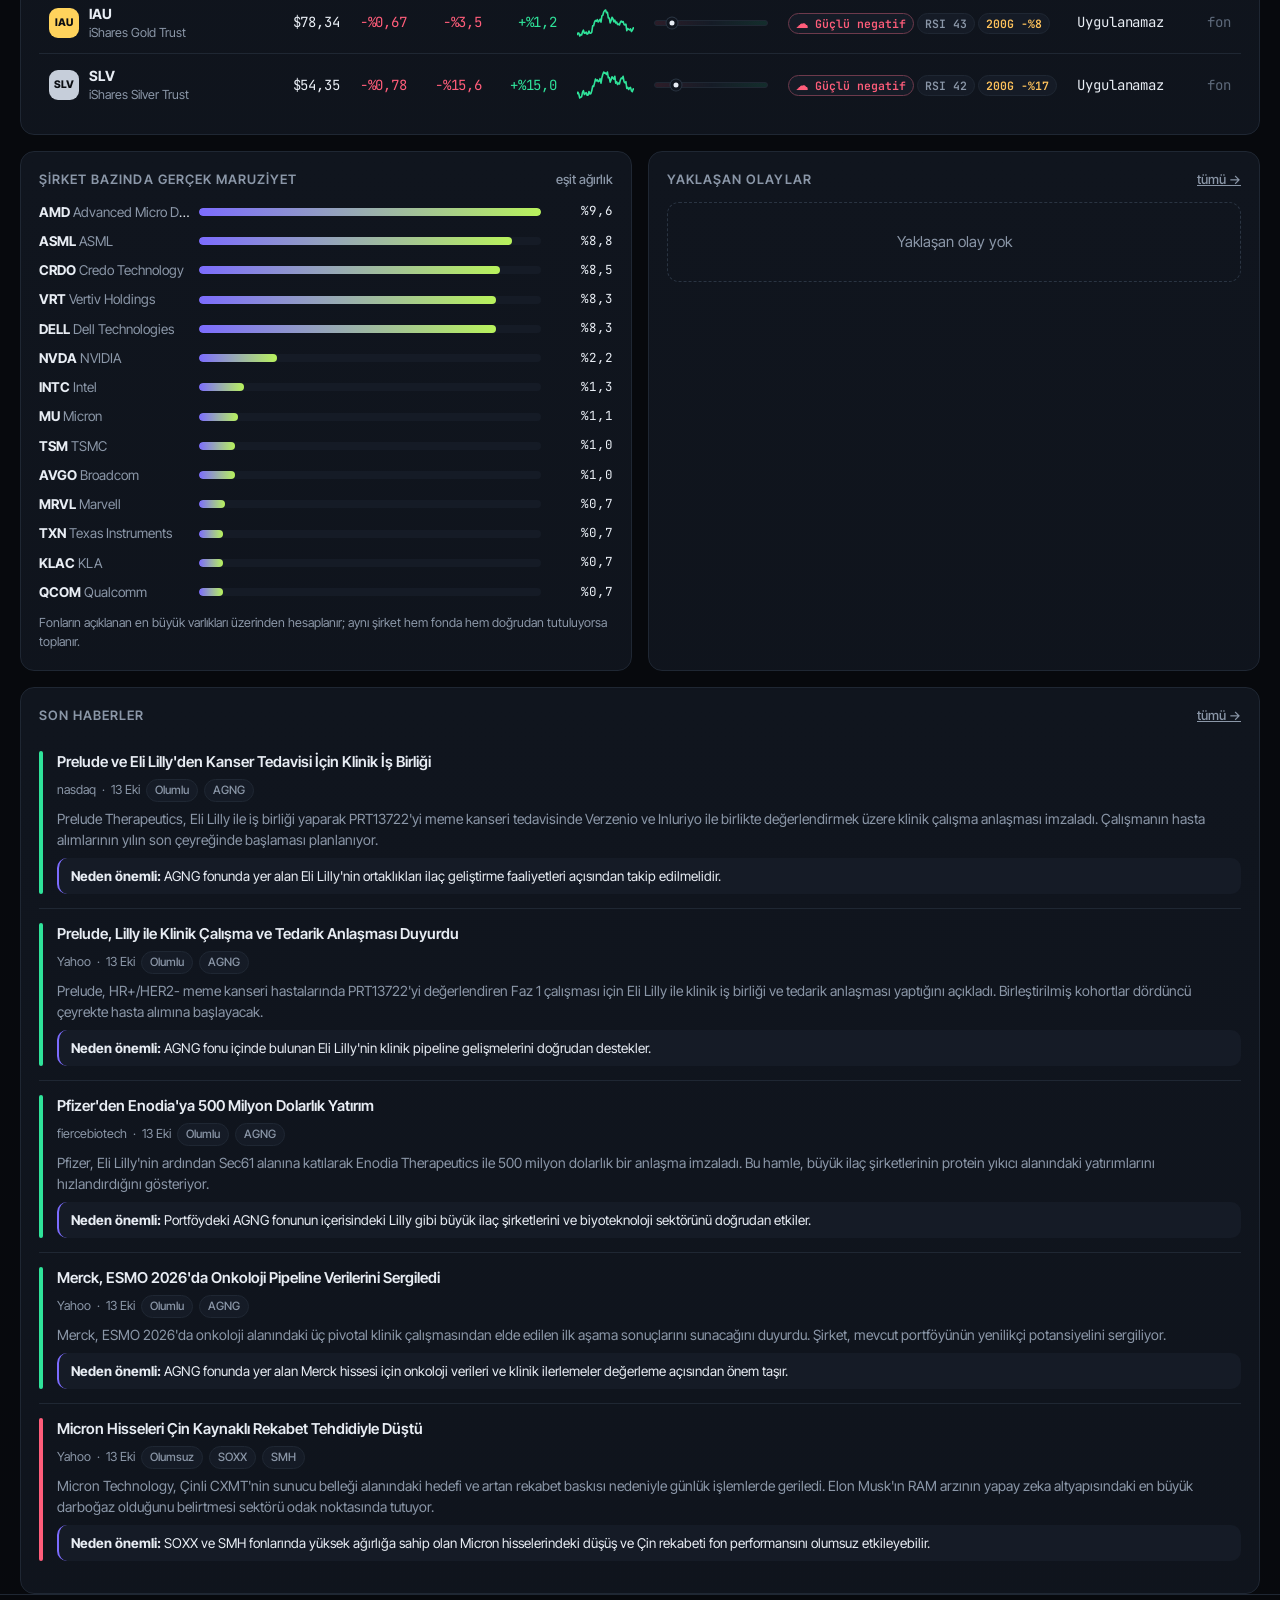
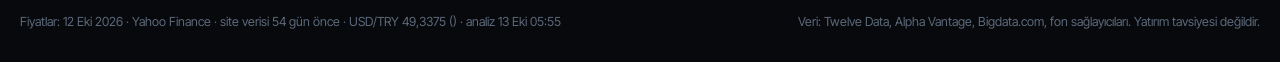
==== commit e9320aac: "Günün fikirleri otomatik: haftalık liste ve kurum görünümlerinin otomatik güncellenmesi - haftalık l" ====
--- a/index.html
+++ b/index.html
@@ -84,7 +84,7 @@
 <script src="bugun.js?v=23"></script>
 <script src="karne.js?v=4"></script>
 <script src="agirlik.js?v=2"></script>
-<script src="fikir.js?v=4"></script>
+<script src="fikir.js?v=5"></script>
 <script src="app.js?v=25"></script>
 </body>
 </html>
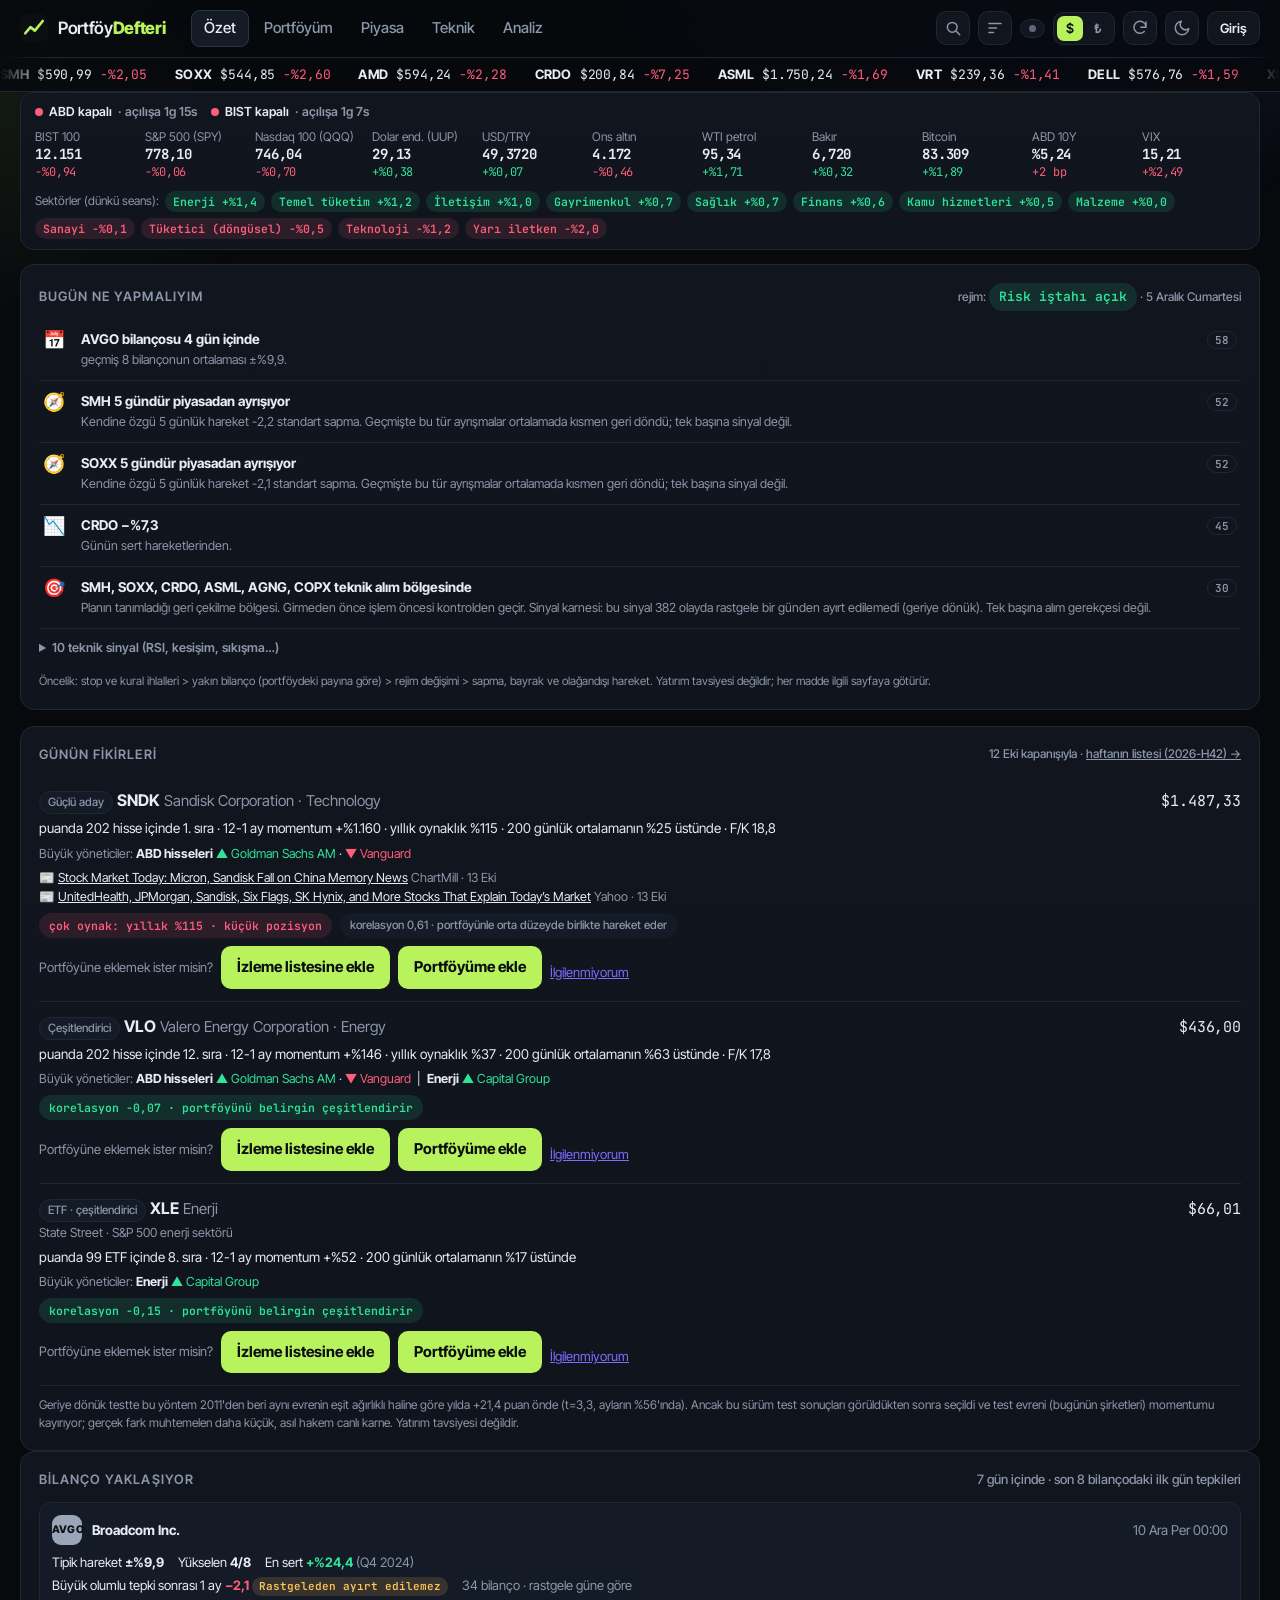
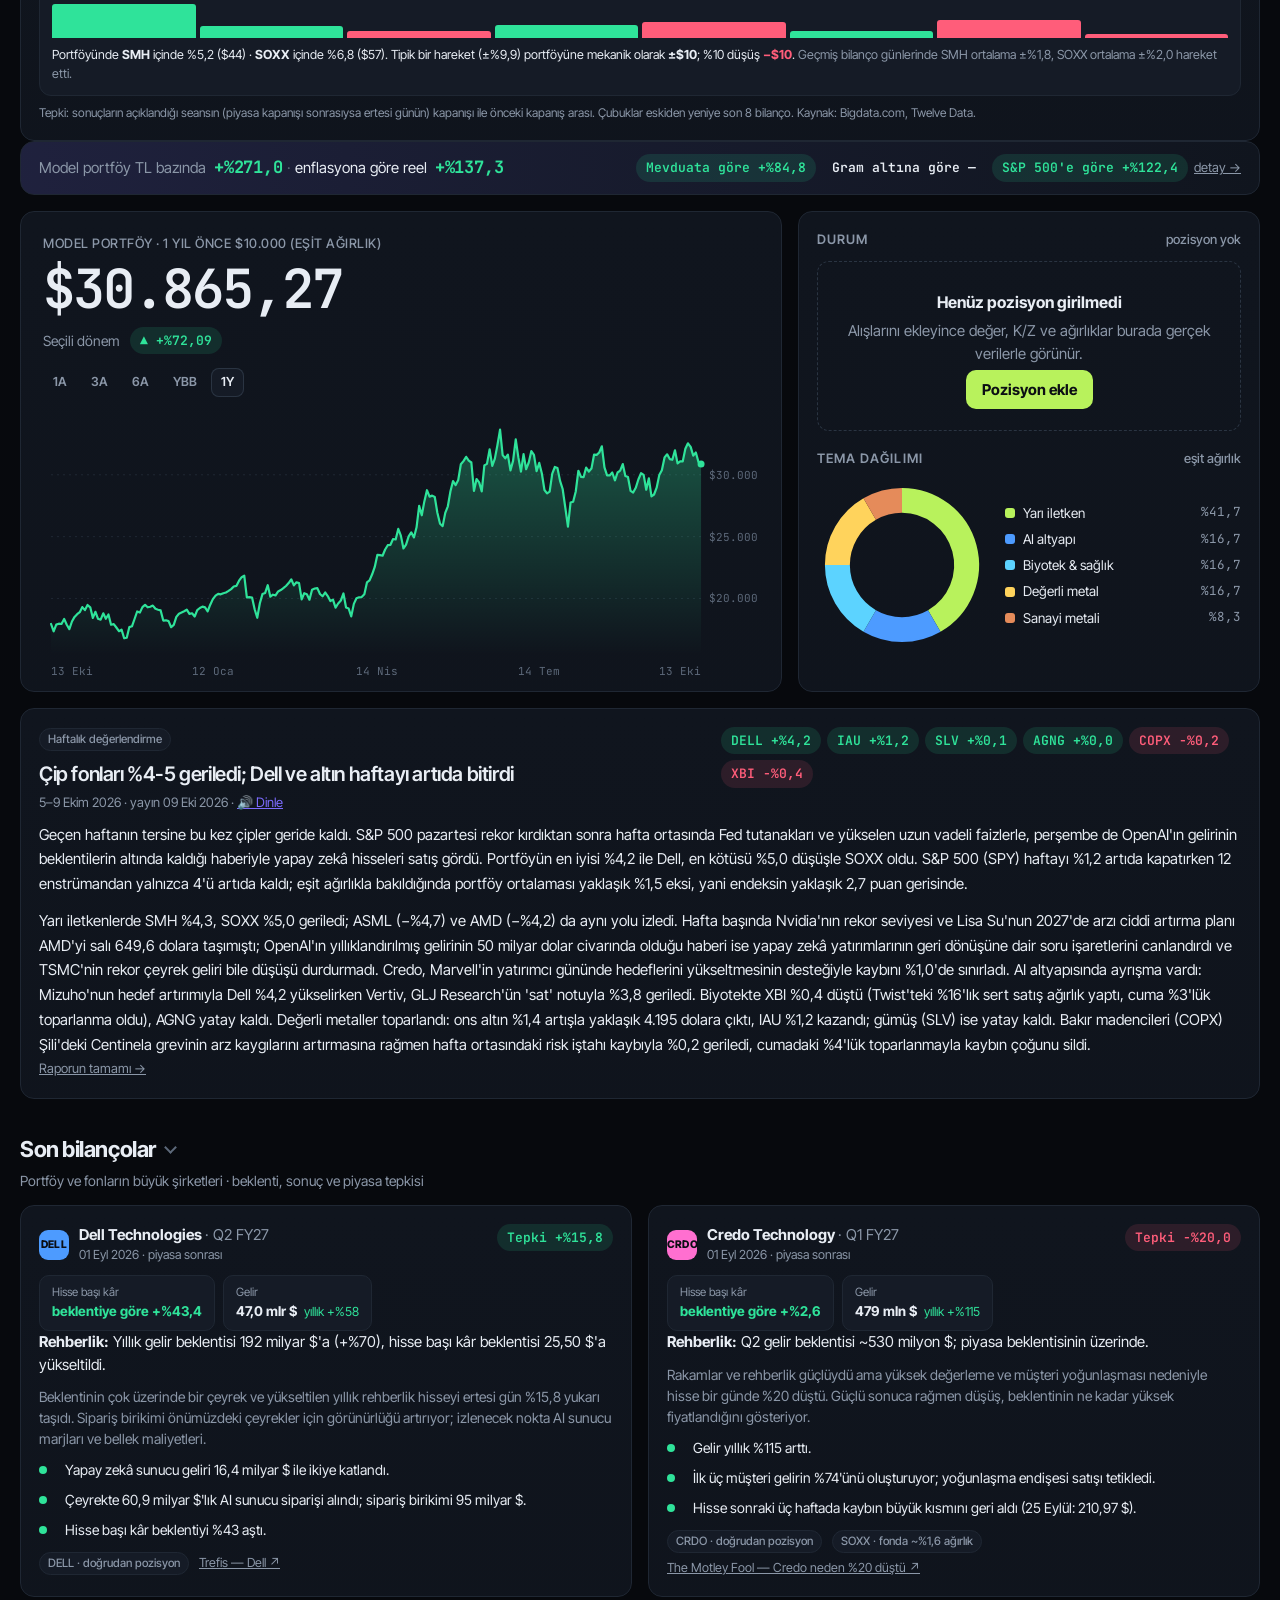
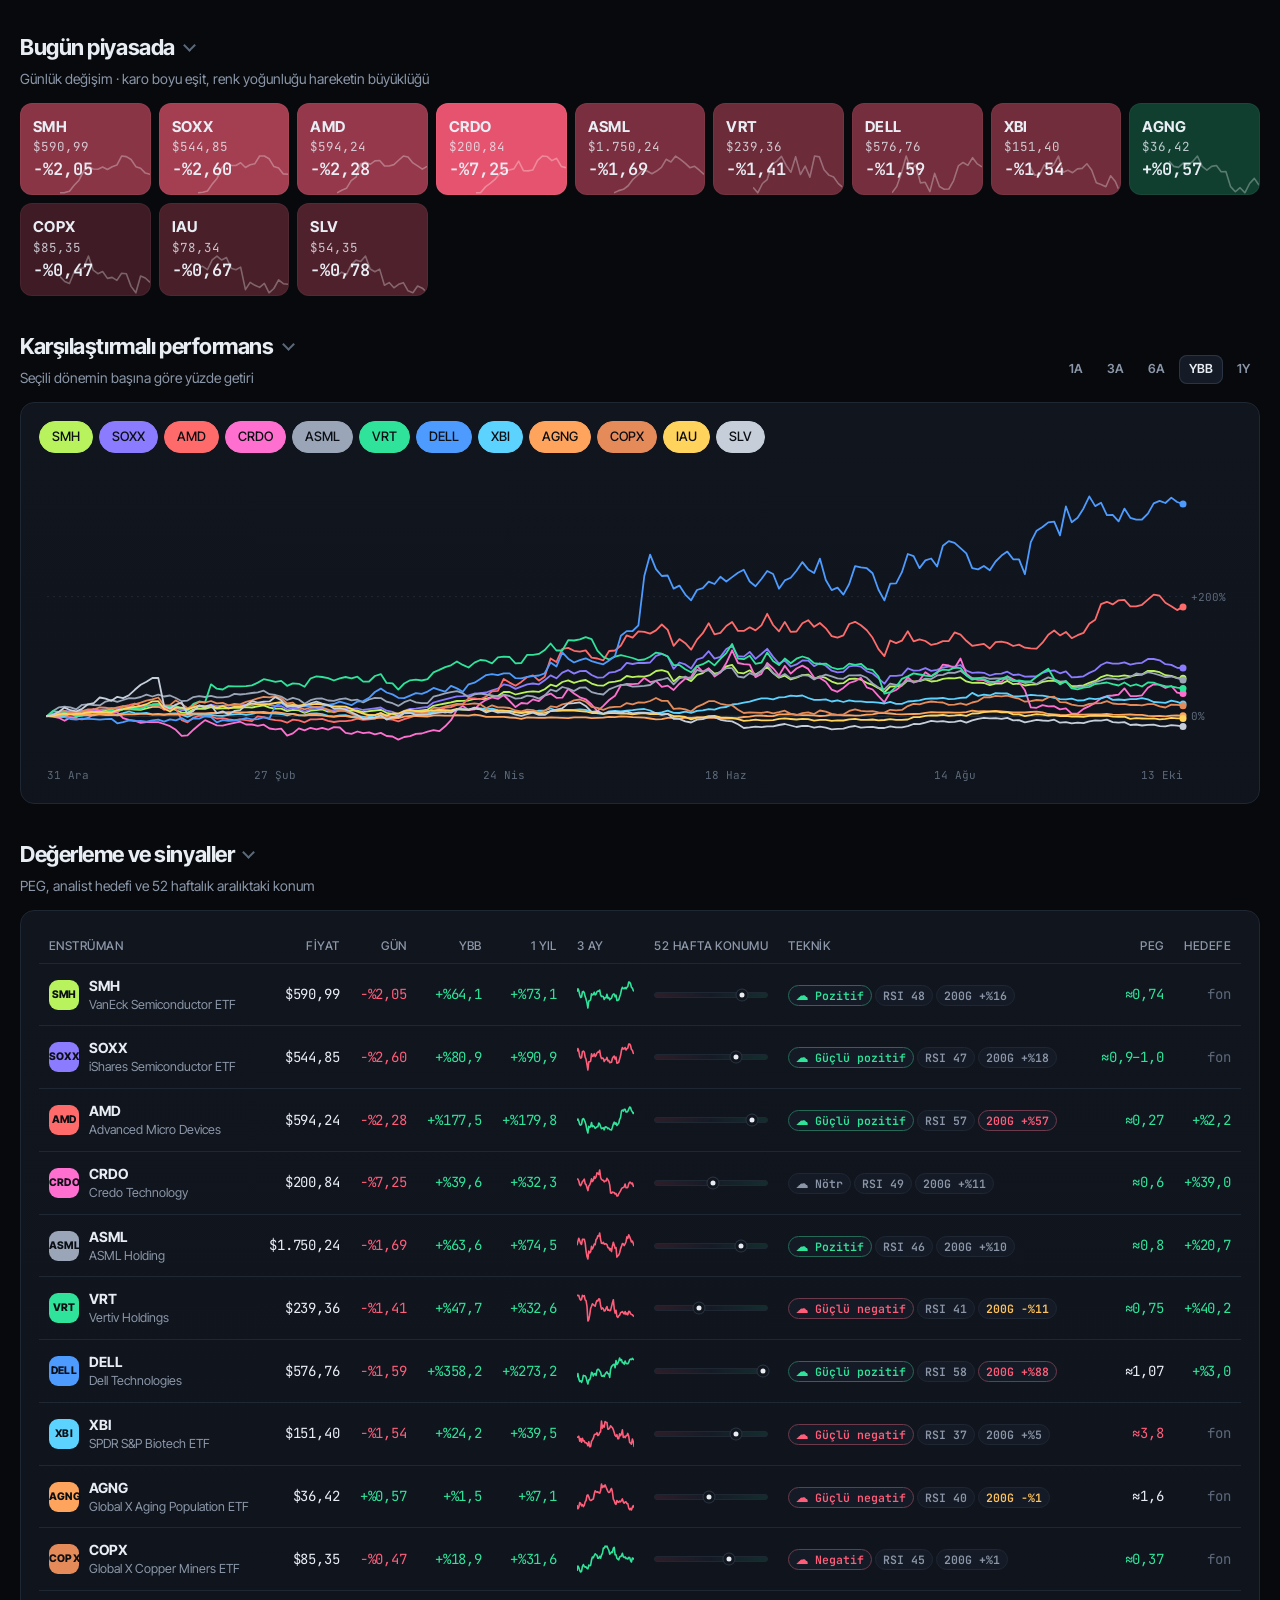
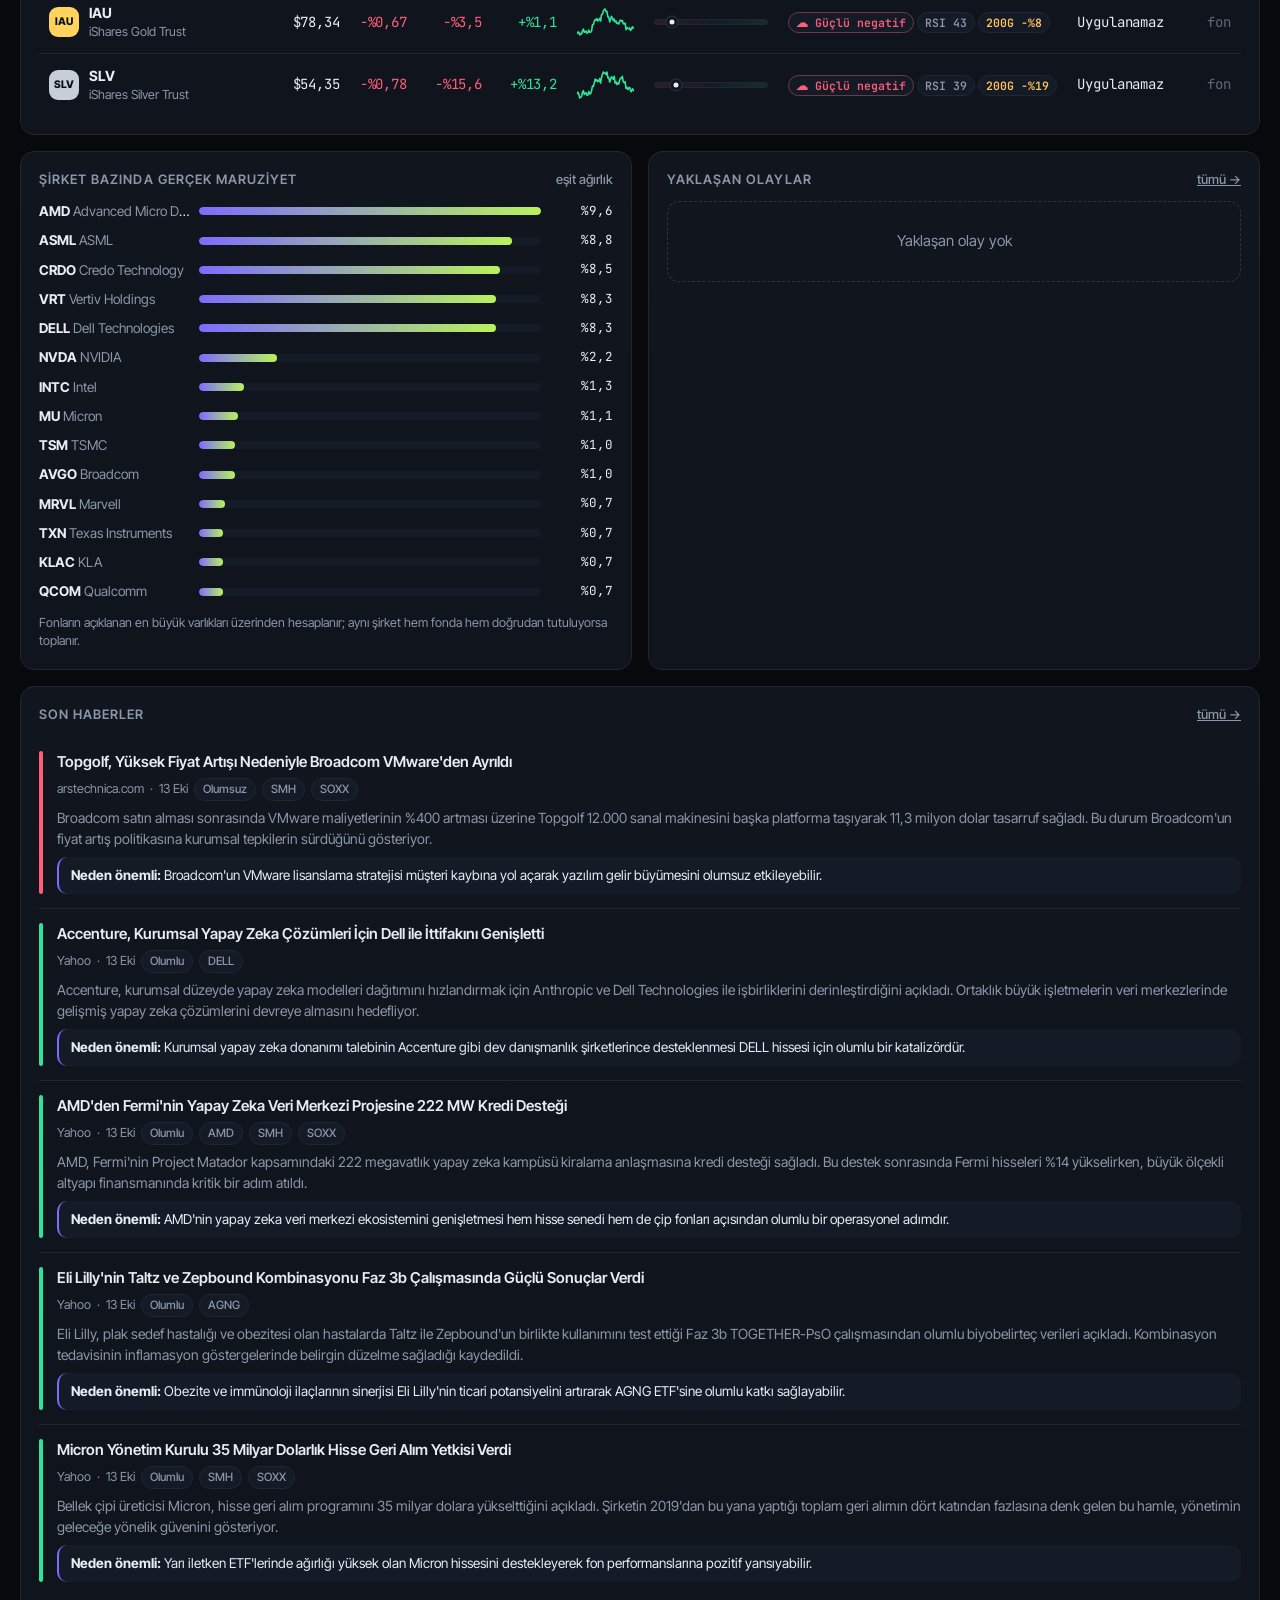
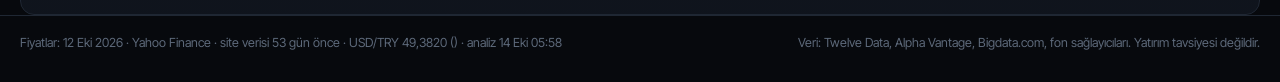
==== commit 3b7c1930: "Geçmiş haber ve olaylarda beklenti → gerçekleşen ve takip edilen ETF/hisselerin tepkisi - tools/buil" ====
--- a/index.html
+++ b/index.html
@@ -16,7 +16,7 @@
 <link rel="preconnect" href="https://fonts.googleapis.com">
 <link rel="preconnect" href="https://fonts.gstatic.com" crossorigin>
 <link href="https://fonts.googleapis.com/css2?family=Inter+Tight:wght@400;500;600;700;800&family=JetBrains+Mono:wght@400;500;600&display=swap" rel="stylesheet">
-<link rel="stylesheet" href="style.css?v=21">
+<link rel="stylesheet" href="style.css?v=22">
 </head>
 <body>
 <div id="bgfx" aria-hidden="true"></div>
@@ -85,6 +85,6 @@
 <script src="karne.js?v=4"></script>
 <script src="agirlik.js?v=2"></script>
 <script src="fikir.js?v=5"></script>
-<script src="app.js?v=25"></script>
+<script src="app.js?v=26"></script>
 </body>
 </html>
--- a/style.css
+++ b/style.css
@@ -184,6 +184,9 @@
 .ev .dt span{font-size:11px;color:var(--muted);text-transform:uppercase;letter-spacing:.06em}
 .ev .ti{font-weight:600}
 .ev .no{color:var(--muted);font-size:13px}
+.oc{margin-top:8px;font-size:13px;padding:8px 12px;border-radius:10px;background:var(--panel2);border-left:2px solid var(--line2);line-height:1.55}
+.oc>div{margin-top:2px}.oc .up{color:var(--up)}.oc .down{color:var(--down)}
+.ocm{display:flex;flex-wrap:wrap;gap:6px;align-items:center;margin-top:6px}.ocm .tag i{font-style:normal}
 .ev .in{font:12px var(--mono);color:var(--accent);white-space:nowrap}
 .imp{display:inline-flex;gap:2px;margin-left:6px;vertical-align:middle}
 .imp i{width:5px;height:5px;border-radius:50%;background:var(--line2)}
